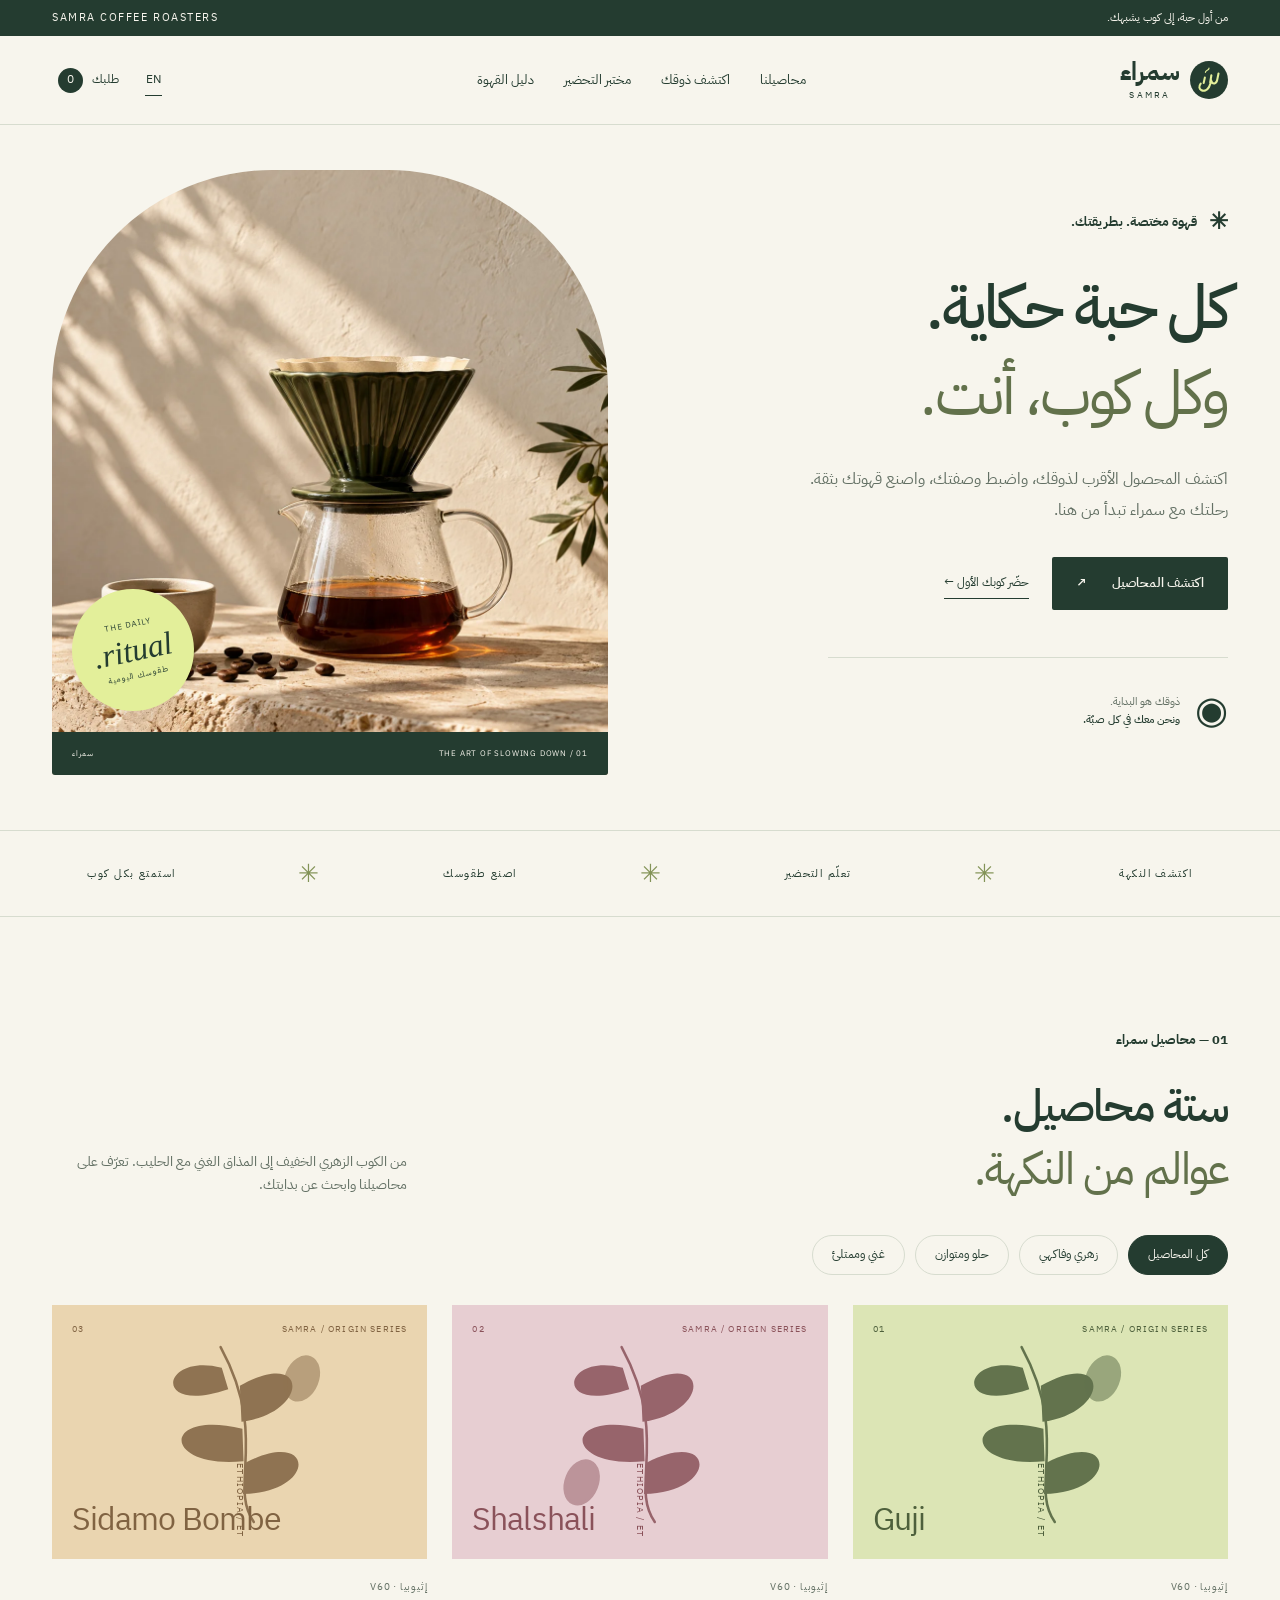
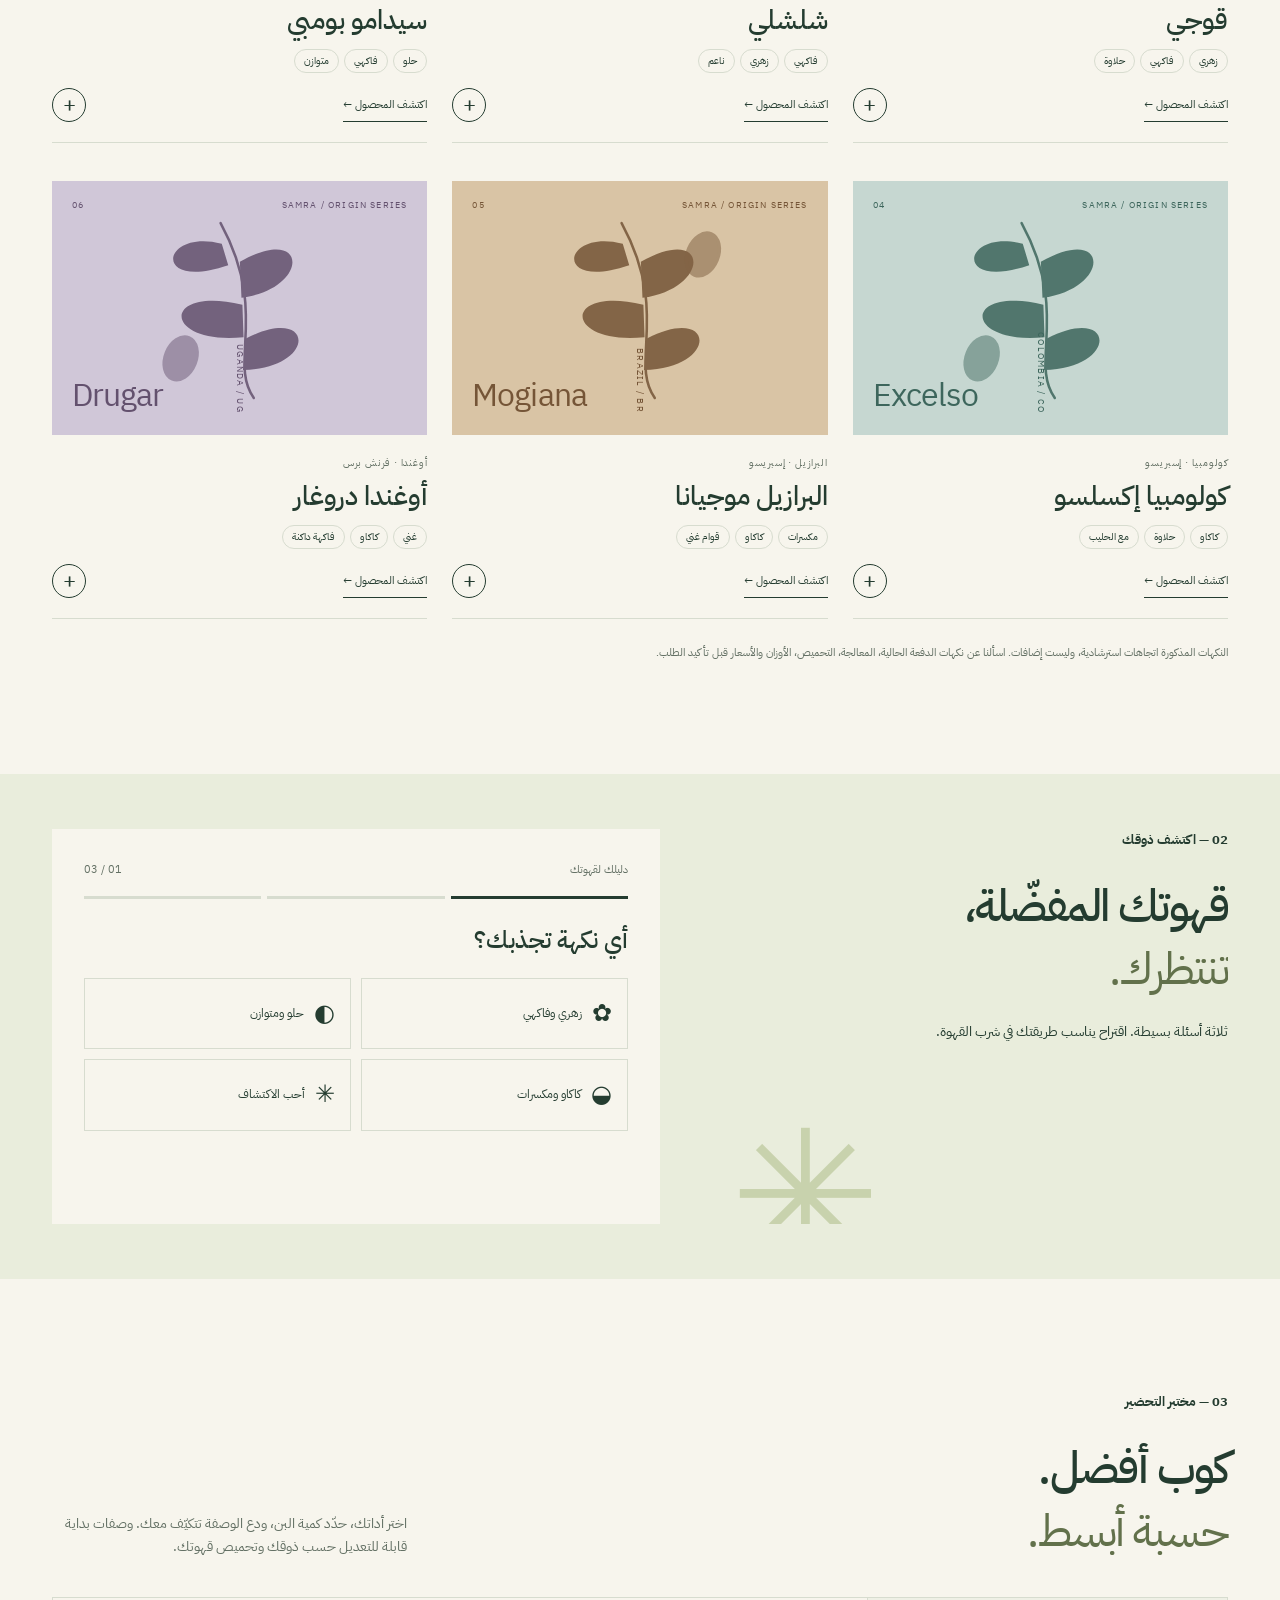
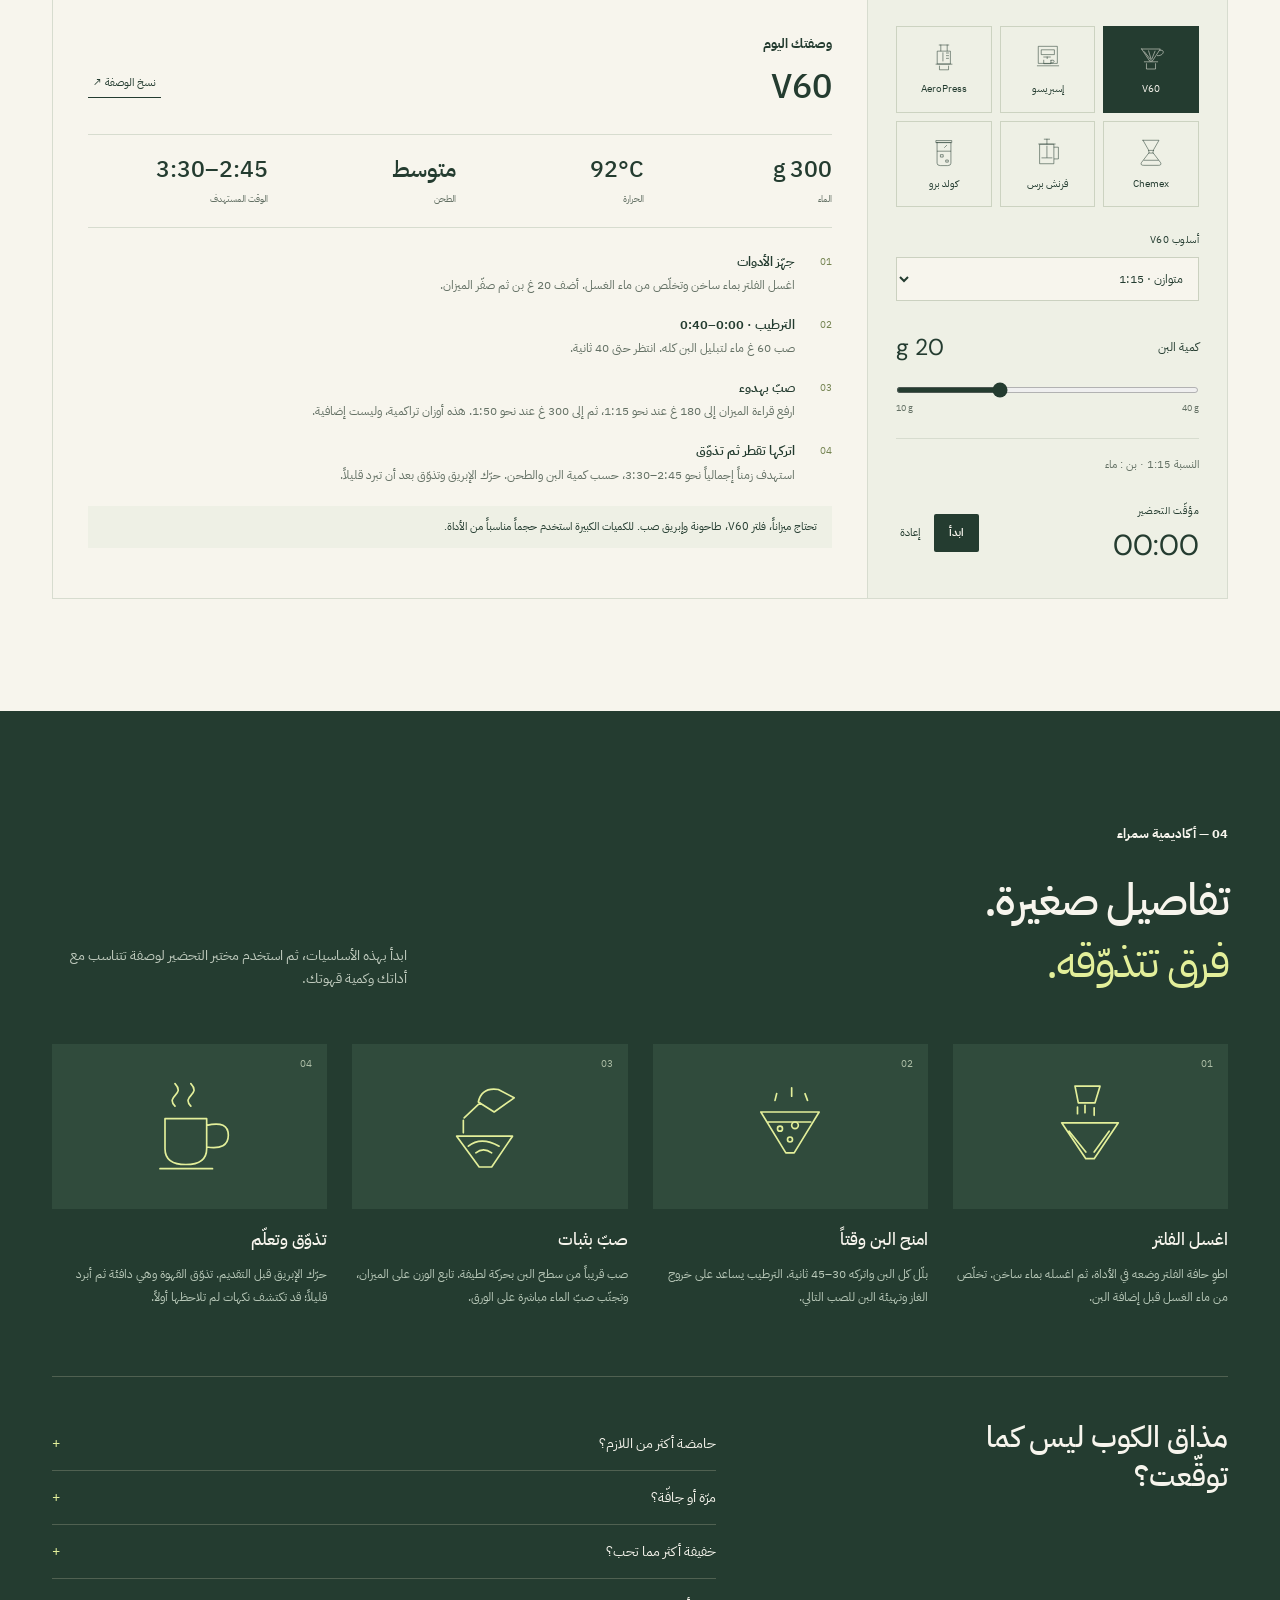
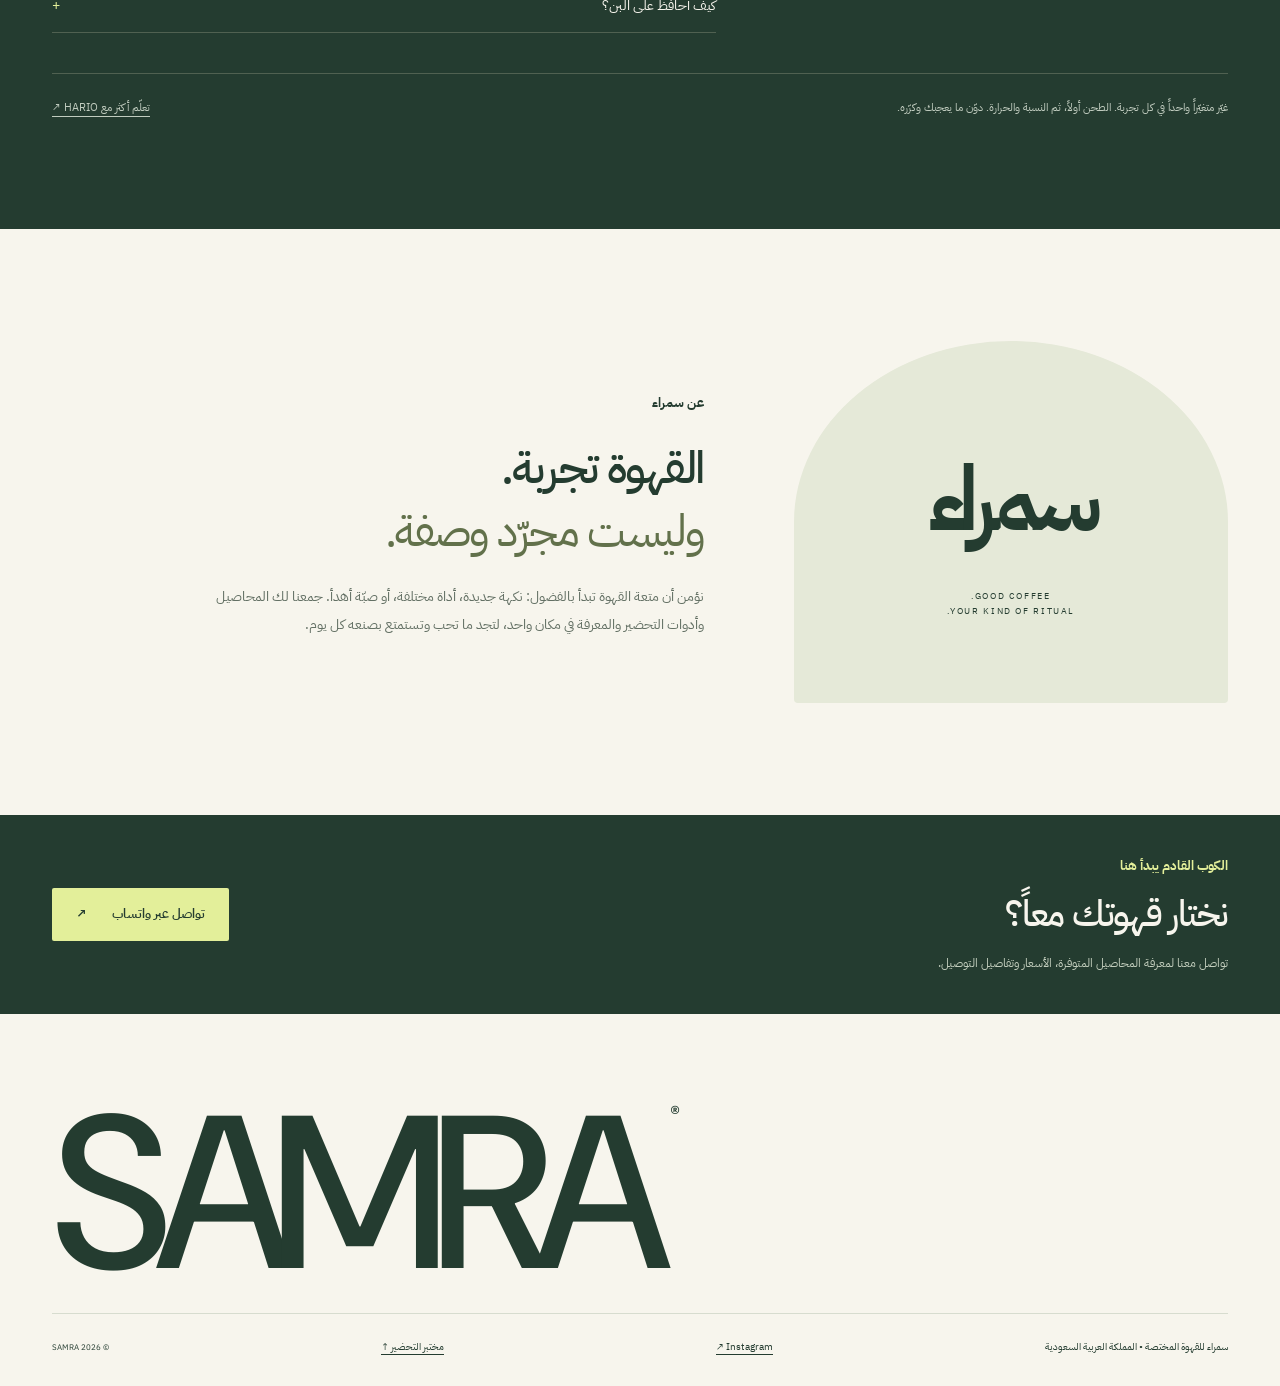
==== index.html @ c4445b1e "Rebuild SAMRA with bilingual discovery, complete brew lab and WhatsApp ordering" ====
<!doctype html>
<html lang="ar" dir="rtl">
<head>
<meta charset="utf-8"><meta name="viewport" content="width=device-width, initial-scale=1">
<meta name="theme-color" content="#243c30"><meta name="description" content="سمراء — اكتشف قهوتك، اضبط وصفتك وتعلّم التحضير. SAMRA specialty coffee, a personal brew lab and coffee discovery guide.">
<title>سمراء | SAMRA — Coffee, made yours.</title>
<link rel="icon" href="assets/mark.svg" type="image/svg+xml">
<link rel="preconnect" href="https://fonts.googleapis.com"><link rel="preconnect" href="https://fonts.gstatic.com" crossorigin>
<link href="https://fonts.googleapis.com/css2?family=DM+Sans:wght@400;500;600;700&family=IBM+Plex+Sans+Arabic:wght@400;500;600;700&family=Playfair+Display:ital,wght@0,500;0,600;1,500&display=swap" rel="stylesheet">
<link rel="stylesheet" href="style.css">
<script defer src="script.js"></script>
</head>
<body>
<a class="skip" href="#main" data-ar="انتقل للمحتوى" data-en="Skip to content">انتقل للمحتوى</a>
<div class="announcement"><span data-ar="من أول حبة، إلى كوب يشبهك." data-en="From the first bean to a cup that feels like you.">من أول حبة، إلى كوب يشبهك.</span><span class="announcement-end">SAMRA COFFEE ROASTERS</span></div>
<header class="header"><a class="brand" href="#" aria-label="SAMRA home"><img src="assets/mark.svg" width="38" height="38" alt=""><span><b>سمراء</b><small>SAMRA</small></span></a><nav aria-label="Main navigation"><a href="#collection" data-ar="محاصيلنا" data-en="The collection">محاصيلنا</a><a href="#finder" data-ar="اكتشف ذوقك" data-en="Find your coffee">اكتشف ذوقك</a><a href="#brew" data-ar="مختبر التحضير" data-en="Brew lab">مختبر التحضير</a><a href="#academy" data-ar="دليل القهوة" data-en="Coffee academy">دليل القهوة</a></nav><div class="header-actions"><button class="lang" id="language" aria-label="Switch to English">EN</button><button class="bag-button" id="openCart"><span data-ar="طلبك" data-en="Your selection">طلبك</span><span id="cartCount">0</span></button></div></header>
<main id="main">
<section class="hero wrap"><div class="hero-copy"><p class="eyebrow"><span class="spark">✳</span><span data-ar="قهوة مختصة. بطريقتك." data-en="SPECIALTY COFFEE. YOUR WAY.">قهوة مختصة. بطريقتك.</span></p><h1 data-ar="كل حبة حكاية.<br><em>وكل كوب، أنت.</em>" data-en="Every bean, a story.<br><em>Every cup, yours.</em>">كل حبة حكاية.<br><em>وكل كوب، أنت.</em></h1><p class="hero-desc" data-ar="اكتشف المحصول الأقرب لذوقك، واضبط وصفتك، واصنع قهوتك بثقة. رحلتك مع سمراء تبدأ من هنا." data-en="Find the coffee that speaks to you. Dial in your recipe. Make your next cup a little more yours. Welcome to SAMRA.">اكتشف المحصول الأقرب لذوقك، واضبط وصفتك، واصنع قهوتك بثقة. رحلتك مع سمراء تبدأ من هنا.</p><div class="hero-buttons"><a class="button dark" href="#collection"><span data-ar="اكتشف المحاصيل" data-en="Explore the collection">اكتشف المحاصيل</span><span>↗</span></a><a class="text-link" href="#brew" data-ar="حضّر كوبك الأول ←" data-en="Brew a better cup →">حضّر كوبك الأول ←</a></div><div class="hero-bottom"><span class="line-art">◉</span><p data-ar="ذوقك هو البداية.<br><strong>ونحن معك في كل صبّة.</strong>" data-en="Your taste is the starting point.<br><strong>We’re here for every pour.</strong>">ذوقك هو البداية.<br><strong>ونحن معك في كل صبّة.</strong></p></div></div><div class="hero-visual"><img src="assets/hero.webp" alt="A green pour-over dripper, glass coffee server and ceramic cup in warm sunlight" fetchpriority="high"><div class="hero-stamp"><span>THE DAILY</span><b>ritual.</b><span>طقوسك اليومية</span></div><div class="image-caption"><span>01 / THE ART OF SLOWING DOWN</span><span>سمراء</span></div></div></section>
<div class="values"><span data-ar="اكتشف النكهة" data-en="DISCOVER YOUR FLAVOUR">اكتشف النكهة</span><i>✳</i><span data-ar="تعلّم التحضير" data-en="LEARN THE CRAFT">تعلّم التحضير</span><i>✳</i><span data-ar="اصنع طقوسك" data-en="MAKE IT A RITUAL">اصنع طقوسك</span><i>✳</i><span data-ar="استمتع بكل كوب" data-en="ENJOY EVERY CUP">استمتع بكل كوب</span></div>
<section id="collection" class="section wrap"><div class="section-heading"><div><p class="eyebrow" data-ar="01 — محاصيل سمراء" data-en="01 — THE SAMRA COLLECTION">01 — محاصيل سمراء</p><h2 data-ar="ستة محاصيل.<br><em>عوالم من النكهة.</em>" data-en="Six coffees.<br><em>A world of flavour.</em>">ستة محاصيل.<br><em>عوالم من النكهة.</em></h2></div><p data-ar="من الكوب الزهري الخفيف إلى المذاق الغني مع الحليب. تعرّف على محاصيلنا وابحث عن بدايتك." data-en="From a delicate floral filter to a rich cup with milk. Explore the collection and find your starting point.">من الكوب الزهري الخفيف إلى المذاق الغني مع الحليب. تعرّف على محاصيلنا وابحث عن بدايتك.</p></div><div class="filter-row" id="filters" role="group" aria-label="Filter coffees"></div><div class="coffee-grid" id="coffeeGrid"></div><p class="collection-note" data-ar="النكهات المذكورة اتجاهات استرشادية، وليست إضافات. اسألنا عن نكهات الدفعة الحالية، المعالجة، التحميص، الأوزان والأسعار قبل تأكيد الطلب." data-en="Flavour profiles are a starting guide, not added ingredients. Ask us about the current lot’s tasting notes, process, roast, sizes and prices before confirming your order.">النكهات المذكورة اتجاهات استرشادية، وليست إضافات. اسألنا عن نكهات الدفعة الحالية، المعالجة، التحميص، الأوزان والأسعار قبل تأكيد الطلب.</p></section>
<section id="finder" class="finder wrap"><div class="finder-intro"><p class="eyebrow" data-ar="02 — اكتشف ذوقك" data-en="02 — FIND YOUR COFFEE">02 — اكتشف ذوقك</p><h2 data-ar="قهوتك المفضّلة،<br><em>تنتظرك.</em>" data-en="Your next favourite<br><em>is in here.</em>">قهوتك المفضّلة،<br><em>تنتظرك.</em></h2><p data-ar="ثلاثة أسئلة بسيطة. اقتراح يناسب طريقتك في شرب القهوة." data-en="Three small questions. A coffee suggestion for the way you like to drink.">ثلاثة أسئلة بسيطة. اقتراح يناسب طريقتك في شرب القهوة.</p><div class="finder-flower" aria-hidden="true">✳</div></div><div class="quiz" id="quiz"></div></section>
<section id="brew" class="section wrap"><div class="section-heading"><div><p class="eyebrow" data-ar="03 — مختبر التحضير" data-en="03 — YOUR PERSONAL BREW LAB">03 — مختبر التحضير</p><h2 data-ar="كوب أفضل.<br><em>حسبة أبسط.</em>" data-en="A better cup.<br><em>Less guesswork.</em>">كوب أفضل.<br><em>حسبة أبسط.</em></h2></div><p data-ar="اختر أداتك، حدّد كمية البن، ودع الوصفة تتكيّف معك. وصفات بداية قابلة للتعديل حسب ذوقك وتحميص قهوتك." data-en="Choose your brewer, set your dose, and let the recipe follow. These are starting recipes: adjust to your taste and roast.">اختر أداتك، حدّد كمية البن، ودع الوصفة تتكيّف معك. وصفات بداية قابلة للتعديل حسب ذوقك وتحميص قهوتك.</p></div><div class="brew-shell"><div class="brew-controls"><div class="method-grid" id="methods" role="group" aria-label="Brewing methods"></div><div id="styleControl"><label class="control-label" for="brewStyle" data-ar="أسلوب V60" data-en="V60 style">أسلوب V60</label><select id="brewStyle"></select></div><div class="dose-heading"><label for="dose" data-ar="كمية البن" data-en="Coffee dose">كمية البن</label><output id="doseValue" for="dose">20 g</output></div><input id="dose" type="range" min="10" max="40" step="1" value="20"><div class="range-labels"><span id="doseMin">10 g</span><span id="doseMax">40 g</span></div><div class="ratio-note" id="ratioNote"></div><div class="timer-panel"><div><span class="control-label" data-ar="مؤقّت التحضير" data-en="BREW TIMER">مؤقّت التحضير</span><output id="timer" dir="ltr">00:00</output></div><button id="timerToggle" class="button dark small" data-ar="ابدأ" data-en="Start">ابدأ</button><button id="timerReset" class="reset" data-ar="إعادة" data-en="Reset">إعادة</button></div></div><div class="brew-recipe"><div class="recipe-heading"><div><p class="eyebrow" data-ar="وصفتك اليوم" data-en="TODAY’S RECIPE">وصفتك اليوم</p><h3 id="recipeTitle"></h3></div><button class="copy-button" id="copyRecipe" data-ar="نسخ الوصفة ↗" data-en="Copy recipe ↗">نسخ الوصفة ↗</button></div><div class="metrics" id="metrics" aria-live="polite"></div><ol class="recipe-steps" id="recipeSteps"></ol><p id="recipeTip" class="recipe-tip"></p></div></div></section>
<section id="academy" class="academy"><div class="wrap section"><div class="section-heading"><div><p class="eyebrow" data-ar="04 — أكاديمية سمراء" data-en="04 — THE COFFEE ACADEMY">04 — أكاديمية سمراء</p><h2 data-ar="تفاصيل صغيرة.<br><em>فرق تتذوّقه.</em>" data-en="Small details.<br><em>A difference you taste.</em>">تفاصيل صغيرة.<br><em>فرق تتذوّقه.</em></h2></div><p data-ar="ابدأ بهذه الأساسيات، ثم استخدم مختبر التحضير لوصفة تتناسب مع أداتك وكمية قهوتك." data-en="Start with these fundamentals. Then use the brew lab for a recipe that matches your brewer and dose.">ابدأ بهذه الأساسيات، ثم استخدم مختبر التحضير لوصفة تتناسب مع أداتك وكمية قهوتك.</p></div><div class="lesson-grid" id="lessons"></div><div class="taste-fix"><h3 data-ar="مذاق الكوب ليس كما توقّعت؟" data-en="Cup not quite right?">مذاق الكوب ليس كما توقّعت؟</h3><div id="troubleshooting"></div></div><div class="academy-bottom"><p data-ar="غيّر متغيّراً واحداً في كل تجربة. الطحن أولاً، ثم النسبة والحرارة. دوّن ما يعجبك وكرّره." data-en="Change one variable at a time. Start with grind, then ratio and temperature. Note what you enjoy, and repeat it.">غيّر متغيّراً واحداً في كل تجربة. الطحن أولاً، ثم النسبة والحرارة. دوّن ما يعجبك وكرّره.</p><a href="https://www.hario-usa.com/pages/recipes-and-guides" target="_blank" rel="noopener noreferrer" data-ar="تعلّم أكثر مع HARIO ↗" data-en="Learn more with HARIO ↗">تعلّم أكثر مع HARIO ↗</a></div></div></section>
<section class="story section wrap"><div class="story-mark"><span>سمراء</span><small>GOOD COFFEE.<br>YOUR KIND OF RITUAL.</small></div><div><p class="eyebrow" data-ar="عن سمراء" data-en="THE SAMRA APPROACH">عن سمراء</p><h2 data-ar="القهوة تجربة.<br><em>وليست مجرّد وصفة.</em>" data-en="Good coffee is personal.<br><em>So make it yours.</em>">القهوة تجربة.<br><em>وليست مجرّد وصفة.</em></h2><p data-ar="نؤمن أن متعة القهوة تبدأ بالفضول: نكهة جديدة، أداة مختلفة، أو صبّة أهدأ. جمعنا لك المحاصيل وأدوات التحضير والمعرفة في مكان واحد، لتجد ما تحب وتستمتع بصنعه كل يوم." data-en="Coffee gets interesting when you get curious. A new flavour. A different brewer. A slower pour. SAMRA brings the collection, the recipes and the know-how together, so you can discover what you love and enjoy making it every day.">نؤمن أن متعة القهوة تبدأ بالفضول: نكهة جديدة، أداة مختلفة، أو صبّة أهدأ. جمعنا لك المحاصيل وأدوات التحضير والمعرفة في مكان واحد، لتجد ما تحب وتستمتع بصنعه كل يوم.</p></div></section>
<section class="order-banner wrap"><div><p class="eyebrow" data-ar="الكوب القادم يبدأ هنا" data-en="YOUR NEXT CUP STARTS HERE">الكوب القادم يبدأ هنا</p><h2 data-ar="نختار قهوتك معاً؟" data-en="Let’s find your coffee.">نختار قهوتك معاً؟</h2><p data-ar="تواصل معنا لمعرفة المحاصيل المتوفرة، الأسعار وتفاصيل التوصيل." data-en="Talk to us for current availability, prices and delivery details.">تواصل معنا لمعرفة المحاصيل المتوفرة، الأسعار وتفاصيل التوصيل.</p></div><a class="button lime" id="contactWhatsApp" target="_blank" rel="noopener noreferrer"><span data-ar="تواصل عبر واتساب" data-en="Talk to us on WhatsApp">تواصل عبر واتساب</span><span>↗</span></a></section>
</main>
<footer class="wrap"><a class="footer-wordmark" href="#">SAMRA<span>®</span></a><div class="footer-bottom"><p data-ar="سمراء للقهوة المختصة • المملكة العربية السعودية" data-en="SAMRA Specialty Coffee • Saudi Arabia">سمراء للقهوة المختصة • المملكة العربية السعودية</p><a href="https://www.instagram.com/roastery.ksa/" target="_blank" rel="noopener noreferrer">Instagram ↗</a><a href="#brew" data-ar="مختبر التحضير ↑" data-en="Back to brew lab ↑">مختبر التحضير ↑</a><small>© <span id="year"></span> SAMRA</small></div></footer>
<dialog id="coffeeDialog"><button class="close-dialog" data-close="coffeeDialog" aria-label="Close">×</button><div id="coffeeDetail"></div></dialog>
<dialog id="cartDialog"><button class="close-dialog" data-close="cartDialog" aria-label="Close">×</button><p class="eyebrow" data-ar="من اختيارك إلى كوبك" data-en="FROM YOUR SELECTION TO YOUR CUP">من اختيارك إلى كوبك</p><h2 data-ar="اختياراتك" data-en="Your selection">اختياراتك</h2><div id="cartItems"></div><p class="cart-note" data-ar="هذه قائمة استفسار وليست عملية دفع. نؤكّد معك الوزن والسعر والتوفّر عبر واتساب قبل الطلب." data-en="This is an enquiry list, not a checkout. We’ll confirm pack size, price and availability with you on WhatsApp before you order.">هذه قائمة استفسار وليست عملية دفع. نؤكّد معك الوزن والسعر والتوفّر عبر واتساب قبل الطلب.</p><a id="sendOrder" class="button dark" target="_blank" rel="noopener noreferrer" data-ar="أرسل اختياراتك عبر واتساب ↗" data-en="Send your selection on WhatsApp ↗">أرسل اختياراتك عبر واتساب ↗</a></dialog>
<div id="toast" role="status" aria-live="polite"></div>
<noscript><p style="padding:30px">فعّل JavaScript لاستخدام دليل المحاصيل ومختبر التحضير. Enable JavaScript for the collection and brew lab. <a href="https://wa.me/966599721275">WhatsApp</a></p></noscript>
</body></html>
---- style.css ----
:root{--ink:#243c30;--paper:#f7f5ed;--muted:#637064;--line:#d7dccf;--lime:#e3ef9a;--serif:'Playfair Display',Georgia,serif;--body:'DM Sans','IBM Plex Sans Arabic',sans-serif}*{box-sizing:border-box}html{scroll-behavior:smooth;scroll-padding-top:105px}body{margin:0;background:var(--paper);color:var(--ink);font-family:var(--body);line-height:1.65}html[lang=ar]{--body:'IBM Plex Sans Arabic','DM Sans',sans-serif;--serif:'IBM Plex Sans Arabic',serif}button,input,select{font:inherit}button,a,input,select{touch-action:manipulation}a{color:inherit;text-decoration:none}button{cursor:pointer}button:disabled{cursor:default;opacity:.45}button,select{color:inherit}a:focus-visible,button:focus-visible,input:focus-visible,select:focus-visible,summary:focus-visible{outline:3px solid #ae663d;outline-offset:5px}button{border:0}img{max-width:100%;display:block}h1,h2,h3,p{margin-top:0}h1,h2{font-family:var(--serif);font-weight:500;letter-spacing:-.045em;line-height:1.15}html[lang=ar] h1,html[lang=ar] h2{letter-spacing:-.035em;line-height:1.4}h1{font-size:clamp(42px,4.8vw,76px);margin-bottom:28px}h2{font-size:clamp(34px,3.5vw,52px);margin-bottom:20px}h3{font-size:25px;line-height:1.3;font-weight:500}em{font-weight:400}html[lang=ar] em{font-style:normal;color:#62714b}button,a,summary{ -webkit-tap-highlight-color:transparent}.wrap{max-width:1320px;margin-inline:auto;padding-inline:52px}.section{padding-top:112px;padding-bottom:112px}.eyebrow{font-size:11px;letter-spacing:.12em;font-weight:700;margin-bottom:24px;display:flex;align-items:center;gap:12px}html[lang=ar] .eyebrow{letter-spacing:0;font-size:13px}.announcement{background:var(--ink);color:var(--paper);padding:9px 52px;font-size:11px;display:flex;justify-content:space-between}.announcement-end{letter-spacing:.14em}.header{position:sticky;top:0;background:rgba(247,245,237,.96);backdrop-filter:blur(14px);z-index:20;min-height:89px;padding:12px 52px;display:flex;justify-content:space-between;align-items:center;border-bottom:1px solid var(--line);gap:25px}.brand{display:flex;align-items:center;gap:10px}.brand b{font-size:25px;line-height:1.1;font-family:'IBM Plex Sans Arabic',sans-serif}.brand small{display:block;font-size:9px;letter-spacing:.25em;text-align:center}.header nav{display:flex;gap:30px;font-size:13px}.header nav a:hover{text-decoration:underline;text-underline-offset:7px}.header-actions{display:flex;align-items:center;gap:20px}.lang{background:none;font-size:12px;border-bottom:1px solid;padding:5px 1px}.bag-button{background:transparent;display:flex;gap:9px;align-items:center;font-size:12px}.bag-button span:last-child{display:grid;place-items:center;background:var(--ink);color:var(--paper);height:25px;min-width:25px;border-radius:50%}.hero{display:grid;grid-template-columns:1fr 1fr;gap:64px;padding-top:45px;padding-bottom:55px;align-items:center}.hero-copy{padding-block:25px}.spark{font-size:23px}.hero-desc{font-size:16px;color:var(--muted);max-width:440px;line-height:1.9;margin-bottom:32px}.hero-buttons{display:flex;align-items:center;gap:23px;flex-wrap:wrap}.button{display:inline-flex;align-items:center;justify-content:center;gap:25px;padding:16px 24px;border-radius:2px;font-size:13px;font-weight:600;line-height:1.6;transition:background .2s,transform .2s}.button:hover{transform:translateY(-2px)}.dark{background:var(--ink);color:var(--paper)}.dark:hover{background:#40553a}.lime{background:var(--lime);color:var(--ink)}.text-link{font-size:12px;border-bottom:1px solid var(--ink);padding-block:5px}.hero-bottom{display:flex;gap:15px;align-items:center;margin-top:47px;padding-top:22px;border-top:1px solid var(--line);max-width:400px}.hero-bottom p{font-size:11px;color:var(--muted);margin:0}.hero-bottom strong{font-weight:500;color:var(--ink)}.line-art{font-size:38px}.hero-visual{position:relative;height:605px;background:#d9d7c9;border-radius:220px 220px 3px 3px;overflow:hidden}.hero-visual>img{width:100%;height:100%;object-fit:cover}.hero-stamp{position:absolute;bottom:64px;inset-inline-end:20px;border-radius:50%;background:var(--lime);width:122px;height:122px;display:flex;flex-direction:column;align-items:center;justify-content:center;transform:rotate(-12deg);color:var(--ink);box-shadow:0 5px 20px #0001}.hero-stamp span{font-size:8px;letter-spacing:.12em}.hero-stamp b{font:italic 32px var(--serif)}html[lang=ar] .hero-stamp b{font-family:Georgia,serif}.image-caption{position:absolute;bottom:0;left:0;right:0;padding:15px 20px;background:var(--ink);color:var(--paper);display:flex;justify-content:space-between;font-size:8px;letter-spacing:.1em}.values{display:flex;justify-content:space-around;align-items:center;gap:18px;border-block:1px solid var(--line);padding:22px 35px;font-size:11px;letter-spacing:.13em}.values i{font-size:25px;font-style:normal;color:#839357}.section-heading{display:flex;justify-content:space-between;align-items:flex-end;gap:60px;margin-bottom:35px}.section-heading h2{margin-bottom:0}.section-heading>p{max-width:355px;font-size:14px;color:var(--muted);margin-bottom:4px}.filter-row{display:flex;gap:10px;flex-wrap:wrap;margin-bottom:30px}.filter-row button{background:transparent;border:1px solid var(--line);border-radius:30px;padding:9px 19px;font-size:12px}.filter-row button.active{background:var(--ink);border-color:var(--ink);color:var(--paper)}.coffee-grid{display:grid;grid-template-columns:repeat(3,1fr);gap:38px 25px}.coffee-card{min-width:0}.coffee-art{height:254px;position:relative;background:var(--tone);color:var(--art-ink);overflow:hidden;display:flex;align-items:center;justify-content:center;cursor:pointer;width:100%;border:0;text-align:start}.coffee-art:hover .origin-art{transform:rotate(-8deg) scale(1.06)}.art-top{position:absolute;top:17px;inset-inline:20px;display:flex;justify-content:space-between;font-size:9px;letter-spacing:.13em}.art-bottom{position:absolute;bottom:13px;inset-inline:20px;font-size:32px;font-family:var(--serif);letter-spacing:-.03em}.origin-art{height:205px;width:205px;transition:transform .3s;transform:rotate(-8deg);opacity:.85}.art-country{position:absolute;bottom:22px;inset-inline-end:20px;font-size:9px;writing-mode:vertical-rl;letter-spacing:.14em}.coffee-info{padding:20px 0;border-bottom:1px solid var(--line)}.coffee-origin{font-size:10px;letter-spacing:.08em;color:var(--muted);margin-bottom:7px}.coffee-info h3{font-family:var(--serif);margin-bottom:11px;font-size:27px}.flavour-tags{display:flex;flex-wrap:wrap;gap:5px;margin-bottom:15px}.flavour-tags span{font-size:10px;border:1px solid var(--line);padding:3px 9px;border-radius:20px}.coffee-actions{display:flex;justify-content:space-between;align-items:center;gap:10px}.detail-link{font-size:11px;background:none;padding:7px 0;border-bottom:1px solid var(--ink)}.add-button{border:1px solid var(--ink);background:transparent;border-radius:50%;width:34px;height:34px;font-size:22px;display:grid;place-items:center;line-height:1}.add-button:hover{background:var(--ink);color:var(--paper)}.collection-note{max-width:850px;margin:25px 0 0;font-size:11px;color:var(--muted)}.finder{display:grid;grid-template-columns:.9fr 1.1fr;gap:70px;background:#e9eddc;padding-block:55px;position:relative}.finder-intro{position:relative;overflow:hidden}.finder-intro>p:not(.eyebrow){font-size:14px;max-width:310px}.finder-flower{font-size:180px;line-height:1;color:#c8d2ad;position:absolute;bottom:-65px;inset-inline-end:0;z-index:0}.quiz{background:var(--paper);padding:32px;min-height:395px;position:relative}.quiz-top{display:flex;justify-content:space-between;color:var(--muted);font-size:11px;margin-bottom:16px}.quiz-progress{display:flex;gap:6px;margin-bottom:26px}.quiz-progress span{height:3px;flex:1;background:var(--line)}.quiz-progress .done{background:var(--ink)}.quiz h3{font-size:24px;max-width:350px;margin-bottom:22px}.quiz-options{display:grid;grid-template-columns:1fr 1fr;gap:10px}.quiz-option{display:flex;align-items:center;gap:10px;padding:15px;text-align:start;border:1px solid var(--line);background:none;font-size:12px;min-height:65px}.quiz-option:hover{background:var(--lime);border-color:var(--ink)}.quiz-option .symbol{font-size:24px}.quiz-back{background:none;padding:12px 0 0;font-size:11px;text-decoration:underline}.quiz-result p{font-size:13px}.quiz-result h3{font:36px var(--serif);margin-bottom:15px}.result-label{font-size:10px;color:var(--muted);letter-spacing:.1em}.quiz-result .button{margin-bottom:8px}.brew-shell{display:grid;grid-template-columns:360px 1fr;border:1px solid var(--line)}.brew-controls{padding:28px;background:#eef0e5;border-inline-end:1px solid var(--line)}.method-grid{display:grid;grid-template-columns:repeat(3,1fr);gap:8px;margin-bottom:25px}.method{display:flex;flex-direction:column;align-items:center;gap:8px;background:transparent;border:1px solid #ccd3c1;padding:14px 4px;font-size:10px}.method svg{width:32px;height:32px}.method.active{background:var(--ink);color:var(--paper);border-color:var(--ink)}select{width:100%;background:var(--paper);padding:11px;border:1px solid #cbd1c0;font-size:12px;border-radius:0}label.control-label{display:block;margin-bottom:8px}.control-label{font-size:10px;letter-spacing:.05em}.dose-heading{display:flex;justify-content:space-between;margin-top:28px;font-size:12px;align-items:center}.dose-heading output{font-size:23px;font-family:'DM Sans',sans-serif}.range-labels{display:flex;justify-content:space-between;font-size:9px;color:var(--muted);direction:ltr}input[type=range]{width:100%;accent-color:var(--ink);margin:20px 0 7px;direction:ltr;height:6px}.ratio-note{font-size:11px;color:var(--muted);margin-top:22px;padding-top:17px;border-top:1px solid var(--line)}.timer-panel{display:flex;gap:10px;align-items:center;margin-top:22px}.timer-panel>div{margin-inline-end:auto}.timer-panel output{font-size:29px;display:block;font-family:'DM Sans',sans-serif;font-variant-numeric:tabular-nums}.small{padding:10px 15px;font-size:11px}.reset{background:none;font-size:11px;padding:4px}.brew-recipe{padding:35px}.recipe-heading{display:flex;align-items:center;justify-content:space-between;gap:10px}.recipe-heading .eyebrow{margin-bottom:10px}.recipe-heading h3{font-size:34px;font-family:var(--serif);margin-bottom:25px}.copy-button{background:none;font-size:11px;border-bottom:1px solid;padding:5px;white-space:nowrap}.metrics{display:grid;grid-template-columns:repeat(4,1fr);padding:20px 0;border-block:1px solid var(--line);gap:8px}.metric b{display:block;font-weight:500;font-size:23px;line-height:1.3}.metric small{font-size:9px;color:var(--muted);display:block;margin-top:7px}.recipe-steps{list-style:none;padding:0;margin:23px 0 0;counter-reset:step}.recipe-steps li{display:flex;gap:13px;margin-bottom:18px;font-size:12px;align-items:start}.recipe-steps li:before{counter-increment:step;content:counter(step,decimal-leading-zero);font-size:10px;min-width:24px;padding-top:3px;color:#748351}.recipe-steps strong{display:block;font-weight:600;margin-bottom:4px;font-size:13px}.recipe-steps p{margin:0;color:var(--muted)}.recipe-tip{background:#eef0e5;font-size:11px;padding:12px 15px;margin:20px 0 0}.academy{background:var(--ink);color:var(--paper)}.academy em,html[lang=ar] .academy em{color:var(--lime)}.academy .section-heading>p{color:#c1ccbf}.lesson-grid{display:grid;grid-template-columns:repeat(4,1fr);gap:25px;margin-top:50px;margin-bottom:55px}.lesson .illustration{height:165px;background:#304b3c;margin-bottom:20px;display:grid;place-items:center;position:relative}.lesson .illustration svg{width:100px;height:100px;stroke:var(--lime)}.lesson .illustration span{position:absolute;top:12px;inset-inline-start:15px;font-size:10px;color:#adbea6}.lesson h3{font-size:17px;margin-bottom:12px}.lesson p{font-size:12px;color:#b9c9b9;line-height:1.9}.taste-fix{display:grid;grid-template-columns:.8fr 1.2fr;gap:70px;border-top:1px solid #506151;padding-top:40px}.taste-fix h3{font-family:var(--serif);font-size:30px;max-width:250px}.taste-fix details{border-bottom:1px solid #506151}.taste-fix summary{padding:15px 0;font-size:14px;cursor:pointer;list-style:none;display:flex;justify-content:space-between;gap:15px}.taste-fix summary:after{content:'+';color:var(--lime)}.taste-fix details[open] summary:after{content:'−'}.taste-fix details p{font-size:12px;color:#c5d2c0;padding-bottom:13px;max-width:500px}.academy-bottom{border-top:1px solid #506151;padding-top:25px;display:flex;gap:40px;justify-content:space-between;margin-top:40px;align-items:center;font-size:11px;color:#c1ccbf}.academy-bottom p{max-width:600px;margin:0}.academy-bottom a{white-space:nowrap;text-decoration:underline;text-underline-offset:5px}.story{display:grid;grid-template-columns:.8fr 1.2fr;gap:90px;align-items:center}.story-mark{background:#e5e9d8;aspect-ratio:1.2;display:flex;flex-direction:column;align-items:center;justify-content:center;border-radius:50% 50% 4px 4px}.story-mark>span{font-size:90px;font-family:'IBM Plex Sans Arabic';font-weight:600;letter-spacing:-9px;margin-bottom:15px}.story-mark small{font-size:9px;letter-spacing:.18em;text-align:center}.story>div>p:not(.eyebrow){font-size:14px;max-width:520px;color:var(--muted);line-height:2}.order-banner{padding-block:40px;background:var(--ink);color:var(--paper);display:flex;align-items:center;justify-content:space-between;gap:35px}.order-banner .eyebrow{color:var(--lime);margin-bottom:12px}.order-banner h2{font-size:36px;margin-bottom:15px}.order-banner p:not(.eyebrow){font-size:12px;margin:0;color:#c3cebd}.order-banner .button{flex-shrink:0}footer{padding-top:60px}.footer-wordmark{font-family:'DM Sans',sans-serif;display:block;font-size:clamp(90px,17vw,220px);line-height:1.1;font-weight:500;letter-spacing:-.075em;position:relative;border-bottom:1px solid var(--line);direction:ltr}.footer-wordmark span{font-size:20px;vertical-align:top;display:inline-block;margin:28px 0 0 15px;letter-spacing:0}.footer-bottom{display:flex;justify-content:space-between;gap:20px;font-size:10px;align-items:center;padding:25px 0 30px}.footer-bottom p{margin:0}.footer-bottom a{text-decoration:underline;text-underline-offset:4px}.skip{position:fixed;top:-100px;background:var(--lime);padding:10px;z-index:100}.skip:focus{top:0}dialog{background:var(--paper);color:var(--ink);padding:45px;border:0;max-width:660px;width:calc(100% - 32px);max-height:90vh;overflow:auto}dialog::backdrop{background:#11281edd;backdrop-filter:blur(5px)}.close-dialog{position:absolute;top:12px;inset-inline-end:15px;font-size:28px;background:none;width:34px;height:34px}.detail-art{height:180px;margin:-45px -45px 30px;background:var(--tone);display:flex;align-items:center;justify-content:center;overflow:hidden;color:var(--art-ink)}.detail-art svg{width:230px;height:230px}.detail-description{font-size:14px;color:var(--muted)}.detail-facts{display:grid;grid-template-columns:1fr 1fr;gap:20px;border-block:1px solid var(--line);padding:18px 0;margin:20px 0}.detail-facts small{display:block;color:var(--muted);font-size:10px}.detail-facts b{font-size:13px;font-weight:500}.detail-actions{display:flex;gap:10px;flex-wrap:wrap}.cart-item{padding:20px 0;border-bottom:1px solid var(--line)}.cart-item-top{display:flex;justify-content:space-between;gap:10px;margin-bottom:12px}.cart-item h3{margin:0;font-size:19px}.remove-item{font-size:11px;text-decoration:underline;background:none}.cart-options{display:grid;grid-template-columns:1fr 100px;gap:15px}.cart-options label{font-size:10px;display:block}.cart-options input{width:100%;padding:11px;background:var(--paper);border:1px solid var(--line);font-size:12px}.cart-note{font-size:12px;color:var(--muted);margin:24px 0}.empty-cart{padding:30px 0;font-size:14px;color:var(--muted)}#toast{position:fixed;bottom:25px;left:50%;transform:translate(-50%,20px);padding:13px 25px;background:var(--ink);color:white;font-size:13px;opacity:0;transition:.2s;pointer-events:none;z-index:80;max-width:90%;text-align:center;box-shadow:0 6px 24px #0002}#toast.show{opacity:1;transform:translate(-50%,0)}[hidden]{display:none!important}
@media(min-width:1450px){.header,.announcement{padding-inline:calc((100vw - 1216px)/2)}}
@media(max-width:1050px){.wrap{padding-inline:32px}.header{padding-inline:25px;gap:15px}.header nav{gap:16px;font-size:11px}.header-actions{gap:12px}.hero{gap:35px}.hero-visual{height:520px}.hero-buttons{gap:16px}.brew-shell{grid-template-columns:300px 1fr}.brew-controls,.brew-recipe{padding:25px}.metrics{grid-template-columns:repeat(2,1fr);row-gap:20px}.finder{gap:35px}.story{gap:50px}}
@media(max-width:760px){html{scroll-padding-top:120px}.wrap{padding-inline:22px}.announcement{padding:8px 22px;justify-content:center;font-size:10px}.announcement-end{display:none}.header{padding:10px 20px;flex-wrap:wrap;gap:8px}.header nav{order:3;width:100%;justify-content:space-between;border-top:1px solid var(--line);padding-top:8px;font-size:10px;gap:8px}.brand img{width:30px;height:30px}.brand b{font-size:20px}.brand small{font-size:7px}.header-actions{margin-inline-start:auto}.hero{grid-template-columns:1fr;gap:25px;padding-top:32px;padding-bottom:35px}.hero-copy{padding:0}h1{font-size:46px;max-width:550px;margin-bottom:20px}.hero-desc{font-size:14px;max-width:480px;margin-bottom:25px}.hero .eyebrow{margin-bottom:20px}.hero-bottom{display:none}.hero-visual{height:430px;border-radius:180px 180px 3px 3px}.hero-visual>img{object-position:center 57%}.hero-stamp{width:105px;height:105px;bottom:53px}.values{padding:18px 20px;gap:12px;flex-wrap:wrap;font-size:9px;letter-spacing:.04em}.values span{white-space:nowrap}.values span:last-child,.values i:last-of-type{display:none}.values i{font-size:19px}.section{padding-block:65px}.section-heading{display:block;margin-bottom:27px}.section-heading h2{font-size:36px;margin-bottom:20px}.section-heading>p{max-width:470px;font-size:13px}.eyebrow{margin-bottom:16px}.coffee-grid{grid-template-columns:repeat(2,1fr);gap:27px 16px}.coffee-art{height:210px}.art-top{inset-inline:12px;top:12px;font-size:8px}.origin-art{width:155px;height:155px}.art-bottom{inset-inline:12px;font-size:25px}.art-country{inset-inline-end:10px;font-size:7px}.coffee-info h3{font-size:22px}.coffee-origin{font-size:9px}.flavour-tags{gap:4px}.flavour-tags span{font-size:9px;padding:2px 6px}.coffee-info{padding-top:15px}.coffee-actions{gap:5px}.detail-link{font-size:10px}.add-button{width:29px;height:29px;font-size:19px}.filter-row{gap:6px}.filter-row button{font-size:10px;padding:7px 13px}.finder{grid-template-columns:1fr;gap:25px;padding-block:36px}.finder-intro h2{font-size:36px}.finder-intro p:not(.eyebrow){max-width:80%;font-size:13px}.finder-flower{font-size:125px;bottom:0;opacity:.7}.quiz{padding:25px;min-height:340px}.quiz-options{gap:8px}.quiz-option{padding:12px;font-size:11px}.brew-shell{grid-template-columns:1fr}.brew-controls{border-inline-end:0;border-bottom:1px solid var(--line);padding:22px}.method-grid{grid-template-columns:repeat(3,1fr)}.method{flex-direction:row;justify-content:center;padding:11px 5px;gap:5px}.method svg{width:24px;height:24px}.brew-recipe{padding:25px 22px}.recipe-heading h3{font-size:28px}.metrics{grid-template-columns:repeat(4,1fr)}.metric b{font-size:19px}.metric small{font-size:9px}.recipe-steps li{font-size:12px}.lesson-grid{grid-template-columns:repeat(2,1fr);gap:23px 18px;margin-top:30px}.lesson .illustration{height:145px}.lesson h3{font-size:16px}.lesson p{font-size:11px}.taste-fix{grid-template-columns:1fr;gap:8px}.taste-fix h3{max-width:100%;font-size:26px}.academy-bottom{display:block}.academy-bottom a{display:inline-block;margin-top:15px}.story{grid-template-columns:1fr;gap:32px}.story-mark{max-width:340px;width:100%;margin:auto;aspect-ratio:1.4}.story-mark>span{font-size:80px}.story h2{font-size:34px}.order-banner{display:block;padding-block:35px}.order-banner h2{font-size:32px}.order-banner .button{margin-top:25px}.footer-bottom{flex-wrap:wrap;justify-content:start;gap:16px 24px}.footer-bottom p{width:100%}.footer-wordmark span{font-size:13px;margin:12px 0 0 9px}.footer-wordmark{font-size:21vw}.hero-buttons .button{padding:14px 20px;font-size:12px}.text-link{font-size:11px}dialog{padding:30px 23px}.detail-art{margin:-30px -23px 25px}.cart-options{grid-template-columns:1fr 75px}}
@media(max-width:370px){.wrap{padding-inline:17px}.coffee-art{height:180px}.origin-art{width:135px;height:135px}.art-bottom{font-size:21px}.coffee-info h3{font-size:20px}.metrics{grid-template-columns:repeat(2,1fr)}h1{font-size:40px}}
@media(prefers-reduced-motion:reduce){html{scroll-behavior:auto}*,*:before,*:after{transition:none!important;animation:none!important}}
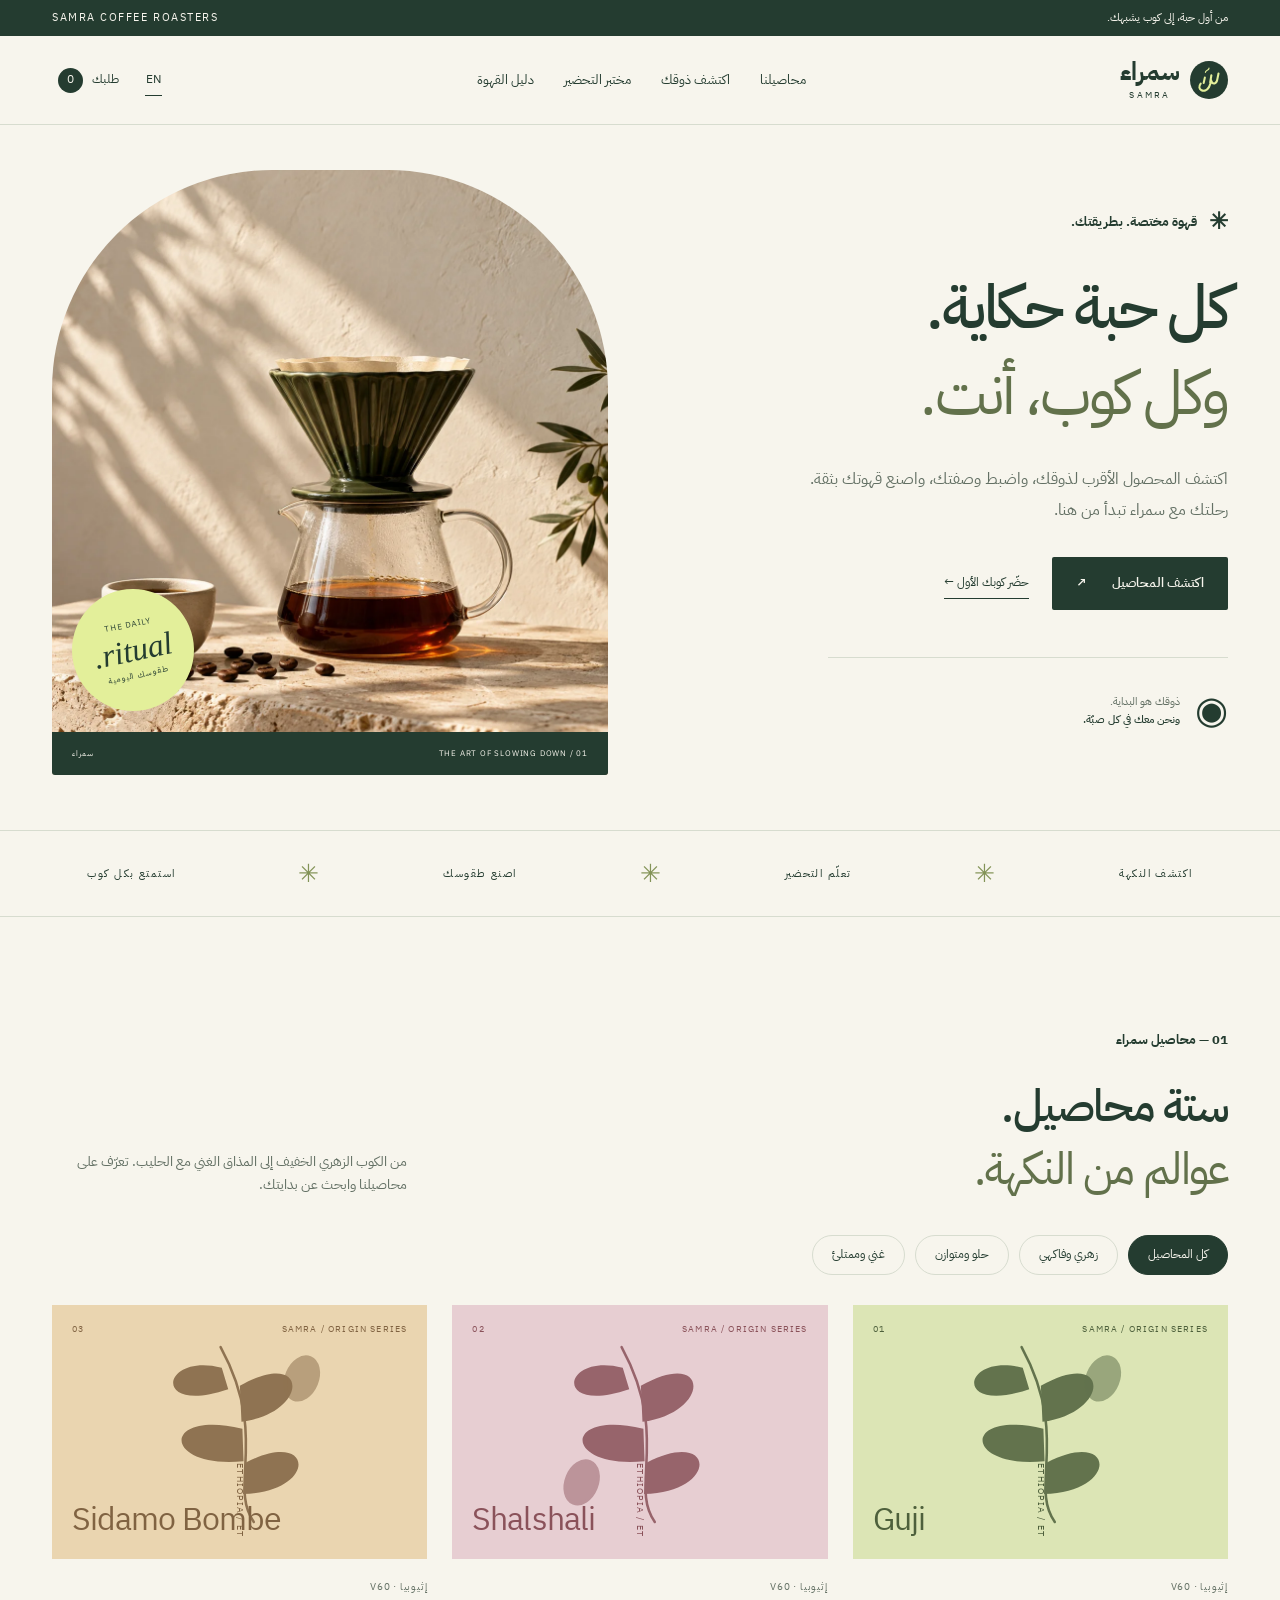
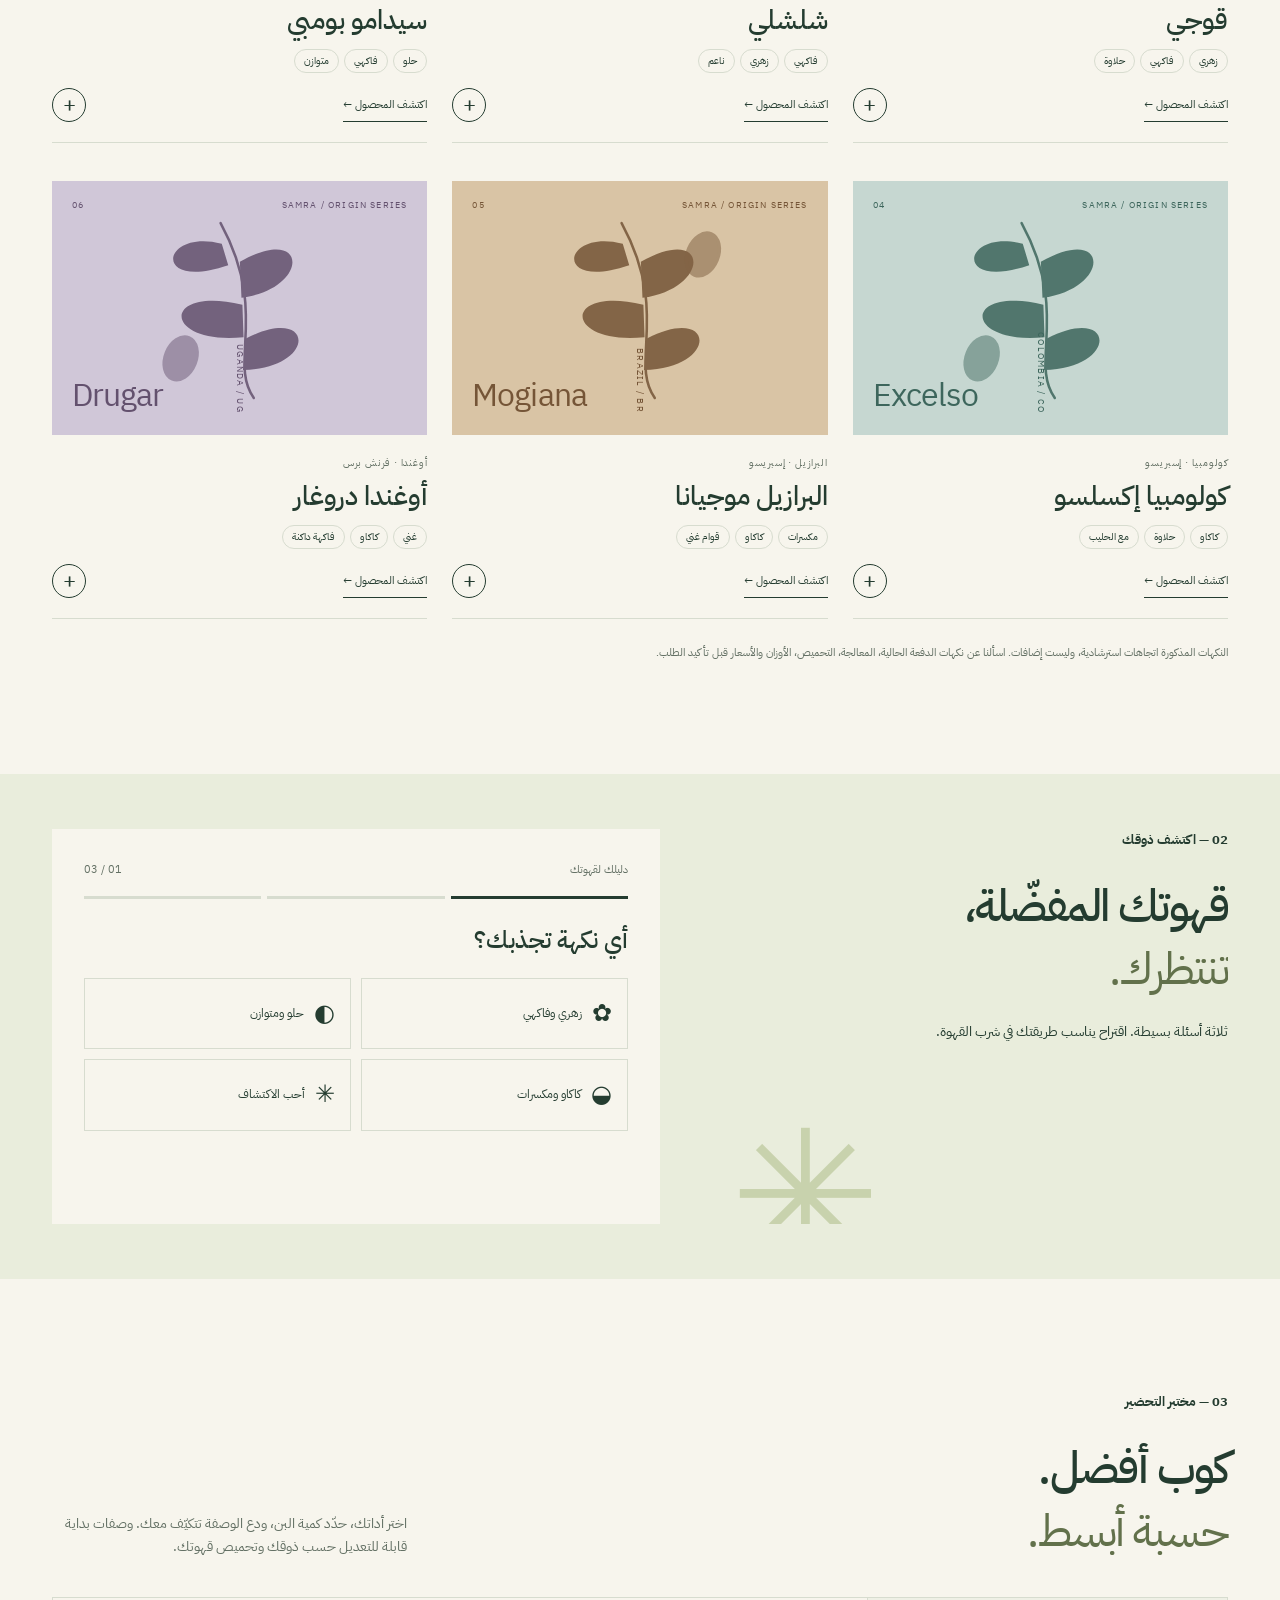
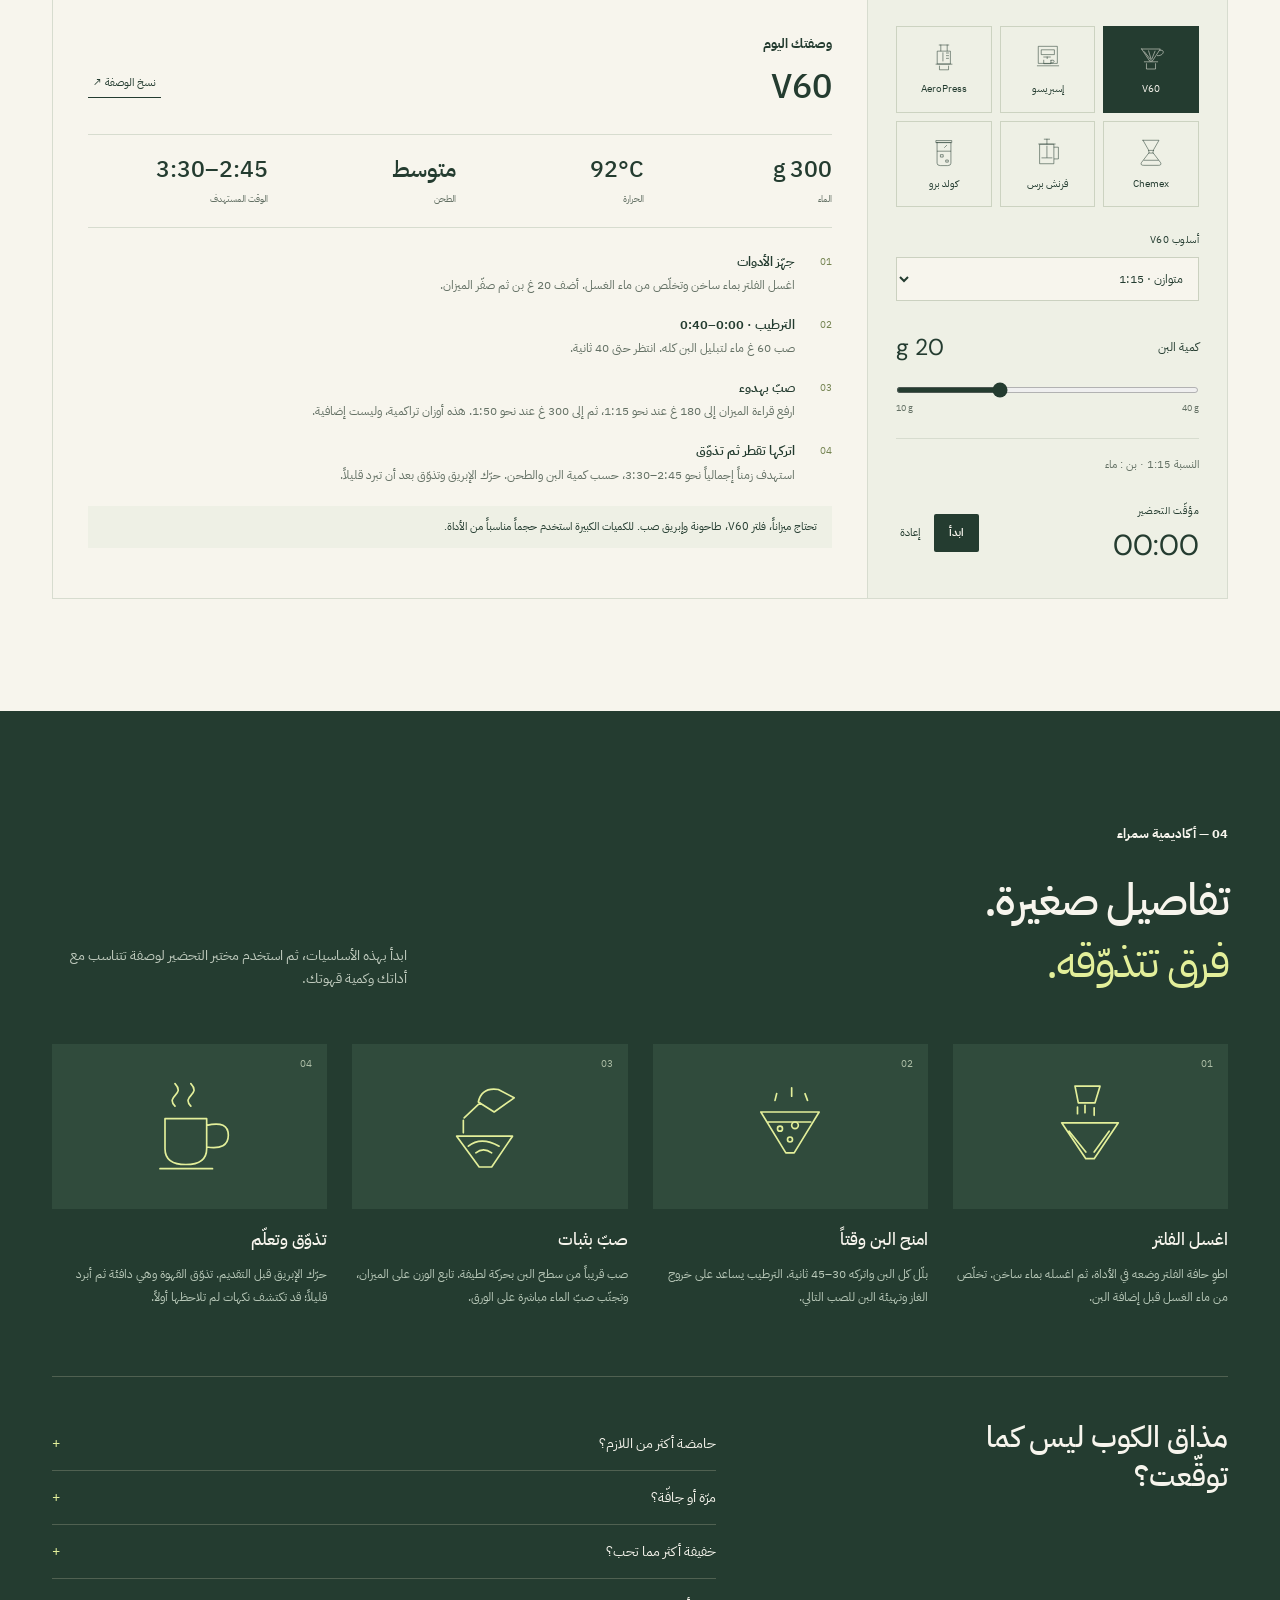
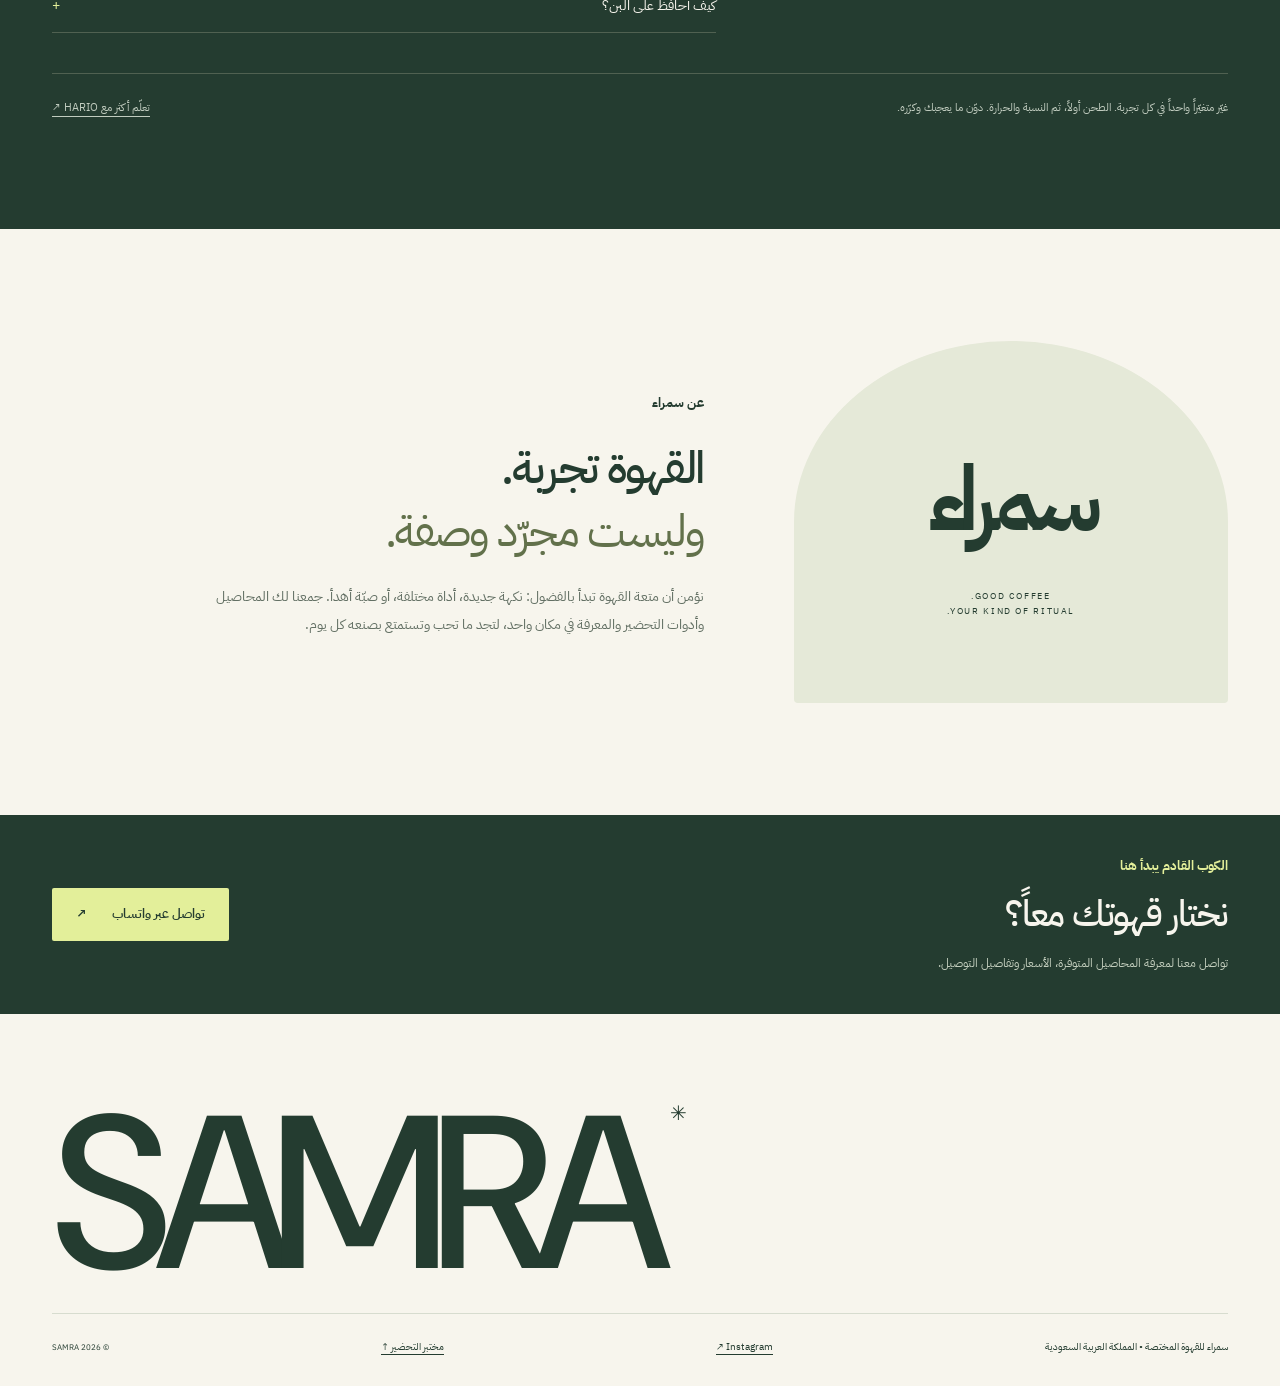
==== commit ad255ba3: "Update enquiry quantities immediately while editing" ====
--- a/index.html
+++ b/index.html
@@ -24,7 +24,7 @@
 <section class="story section wrap"><div class="story-mark"><span>سمراء</span><small>GOOD COFFEE.<br>YOUR KIND OF RITUAL.</small></div><div><p class="eyebrow" data-ar="عن سمراء" data-en="THE SAMRA APPROACH">عن سمراء</p><h2 data-ar="القهوة تجربة.<br><em>وليست مجرّد وصفة.</em>" data-en="Good coffee is personal.<br><em>So make it yours.</em>">القهوة تجربة.<br><em>وليست مجرّد وصفة.</em></h2><p data-ar="نؤمن أن متعة القهوة تبدأ بالفضول: نكهة جديدة، أداة مختلفة، أو صبّة أهدأ. جمعنا لك المحاصيل وأدوات التحضير والمعرفة في مكان واحد، لتجد ما تحب وتستمتع بصنعه كل يوم." data-en="Coffee gets interesting when you get curious. A new flavour. A different brewer. A slower pour. SAMRA brings the collection, the recipes and the know-how together, so you can discover what you love and enjoy making it every day.">نؤمن أن متعة القهوة تبدأ بالفضول: نكهة جديدة، أداة مختلفة، أو صبّة أهدأ. جمعنا لك المحاصيل وأدوات التحضير والمعرفة في مكان واحد، لتجد ما تحب وتستمتع بصنعه كل يوم.</p></div></section>
 <section class="order-banner wrap"><div><p class="eyebrow" data-ar="الكوب القادم يبدأ هنا" data-en="YOUR NEXT CUP STARTS HERE">الكوب القادم يبدأ هنا</p><h2 data-ar="نختار قهوتك معاً؟" data-en="Let’s find your coffee.">نختار قهوتك معاً؟</h2><p data-ar="تواصل معنا لمعرفة المحاصيل المتوفرة، الأسعار وتفاصيل التوصيل." data-en="Talk to us for current availability, prices and delivery details.">تواصل معنا لمعرفة المحاصيل المتوفرة، الأسعار وتفاصيل التوصيل.</p></div><a class="button lime" id="contactWhatsApp" target="_blank" rel="noopener noreferrer"><span data-ar="تواصل عبر واتساب" data-en="Talk to us on WhatsApp">تواصل عبر واتساب</span><span>↗</span></a></section>
 </main>
-<footer class="wrap"><a class="footer-wordmark" href="#">SAMRA<span>®</span></a><div class="footer-bottom"><p data-ar="سمراء للقهوة المختصة • المملكة العربية السعودية" data-en="SAMRA Specialty Coffee • Saudi Arabia">سمراء للقهوة المختصة • المملكة العربية السعودية</p><a href="https://www.instagram.com/roastery.ksa/" target="_blank" rel="noopener noreferrer">Instagram ↗</a><a href="#brew" data-ar="مختبر التحضير ↑" data-en="Back to brew lab ↑">مختبر التحضير ↑</a><small>© <span id="year"></span> SAMRA</small></div></footer>
+<footer class="wrap"><a class="footer-wordmark" href="#">SAMRA<span>✳</span></a><div class="footer-bottom"><p data-ar="سمراء للقهوة المختصة • المملكة العربية السعودية" data-en="SAMRA Specialty Coffee • Saudi Arabia">سمراء للقهوة المختصة • المملكة العربية السعودية</p><a href="https://www.instagram.com/roastery.ksa/" target="_blank" rel="noopener noreferrer">Instagram ↗</a><a href="#brew" data-ar="مختبر التحضير ↑" data-en="Back to brew lab ↑">مختبر التحضير ↑</a><small>© <span id="year"></span> SAMRA</small></div></footer>
 <dialog id="coffeeDialog"><button class="close-dialog" data-close="coffeeDialog" aria-label="Close">×</button><div id="coffeeDetail"></div></dialog>
 <dialog id="cartDialog"><button class="close-dialog" data-close="cartDialog" aria-label="Close">×</button><p class="eyebrow" data-ar="من اختيارك إلى كوبك" data-en="FROM YOUR SELECTION TO YOUR CUP">من اختيارك إلى كوبك</p><h2 data-ar="اختياراتك" data-en="Your selection">اختياراتك</h2><div id="cartItems"></div><p class="cart-note" data-ar="هذه قائمة استفسار وليست عملية دفع. نؤكّد معك الوزن والسعر والتوفّر عبر واتساب قبل الطلب." data-en="This is an enquiry list, not a checkout. We’ll confirm pack size, price and availability with you on WhatsApp before you order.">هذه قائمة استفسار وليست عملية دفع. نؤكّد معك الوزن والسعر والتوفّر عبر واتساب قبل الطلب.</p><a id="sendOrder" class="button dark" target="_blank" rel="noopener noreferrer" data-ar="أرسل اختياراتك عبر واتساب ↗" data-en="Send your selection on WhatsApp ↗">أرسل اختياراتك عبر واتساب ↗</a></dialog>
 <div id="toast" role="status" aria-live="polite"></div>
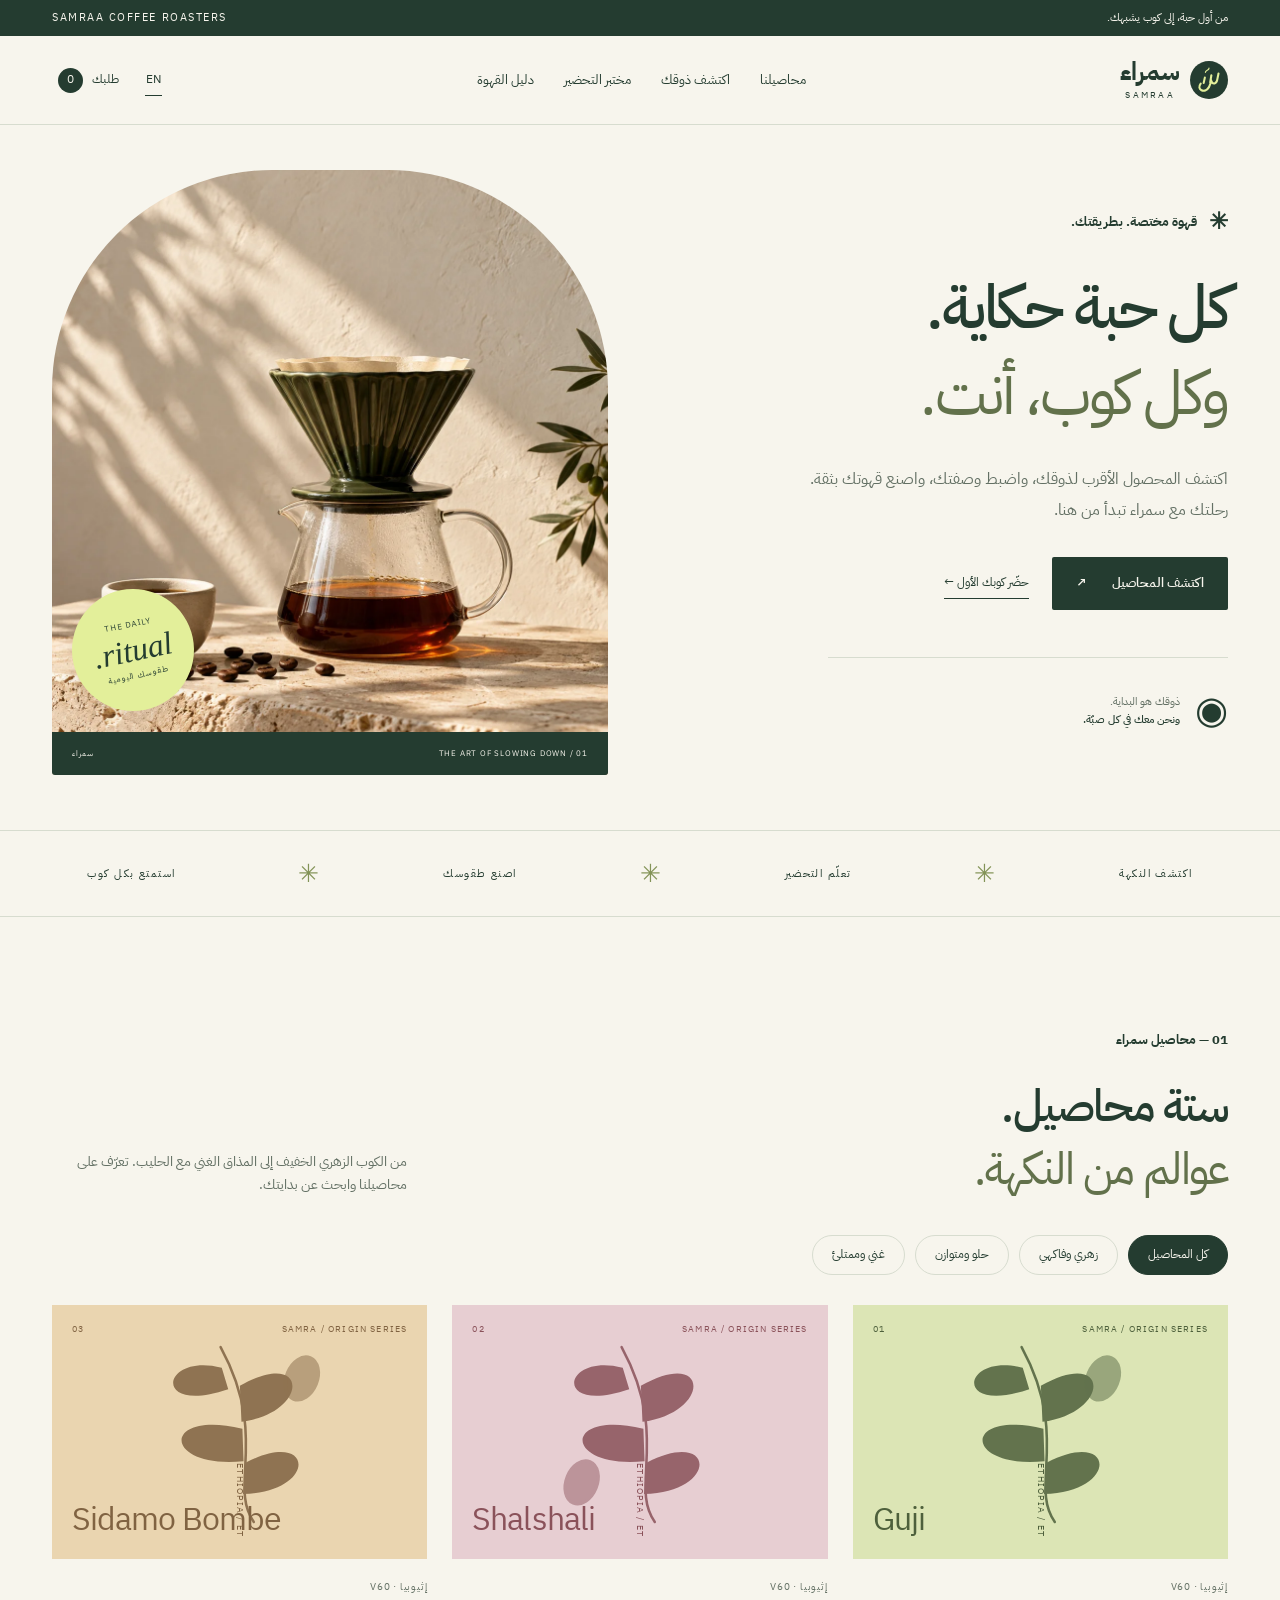
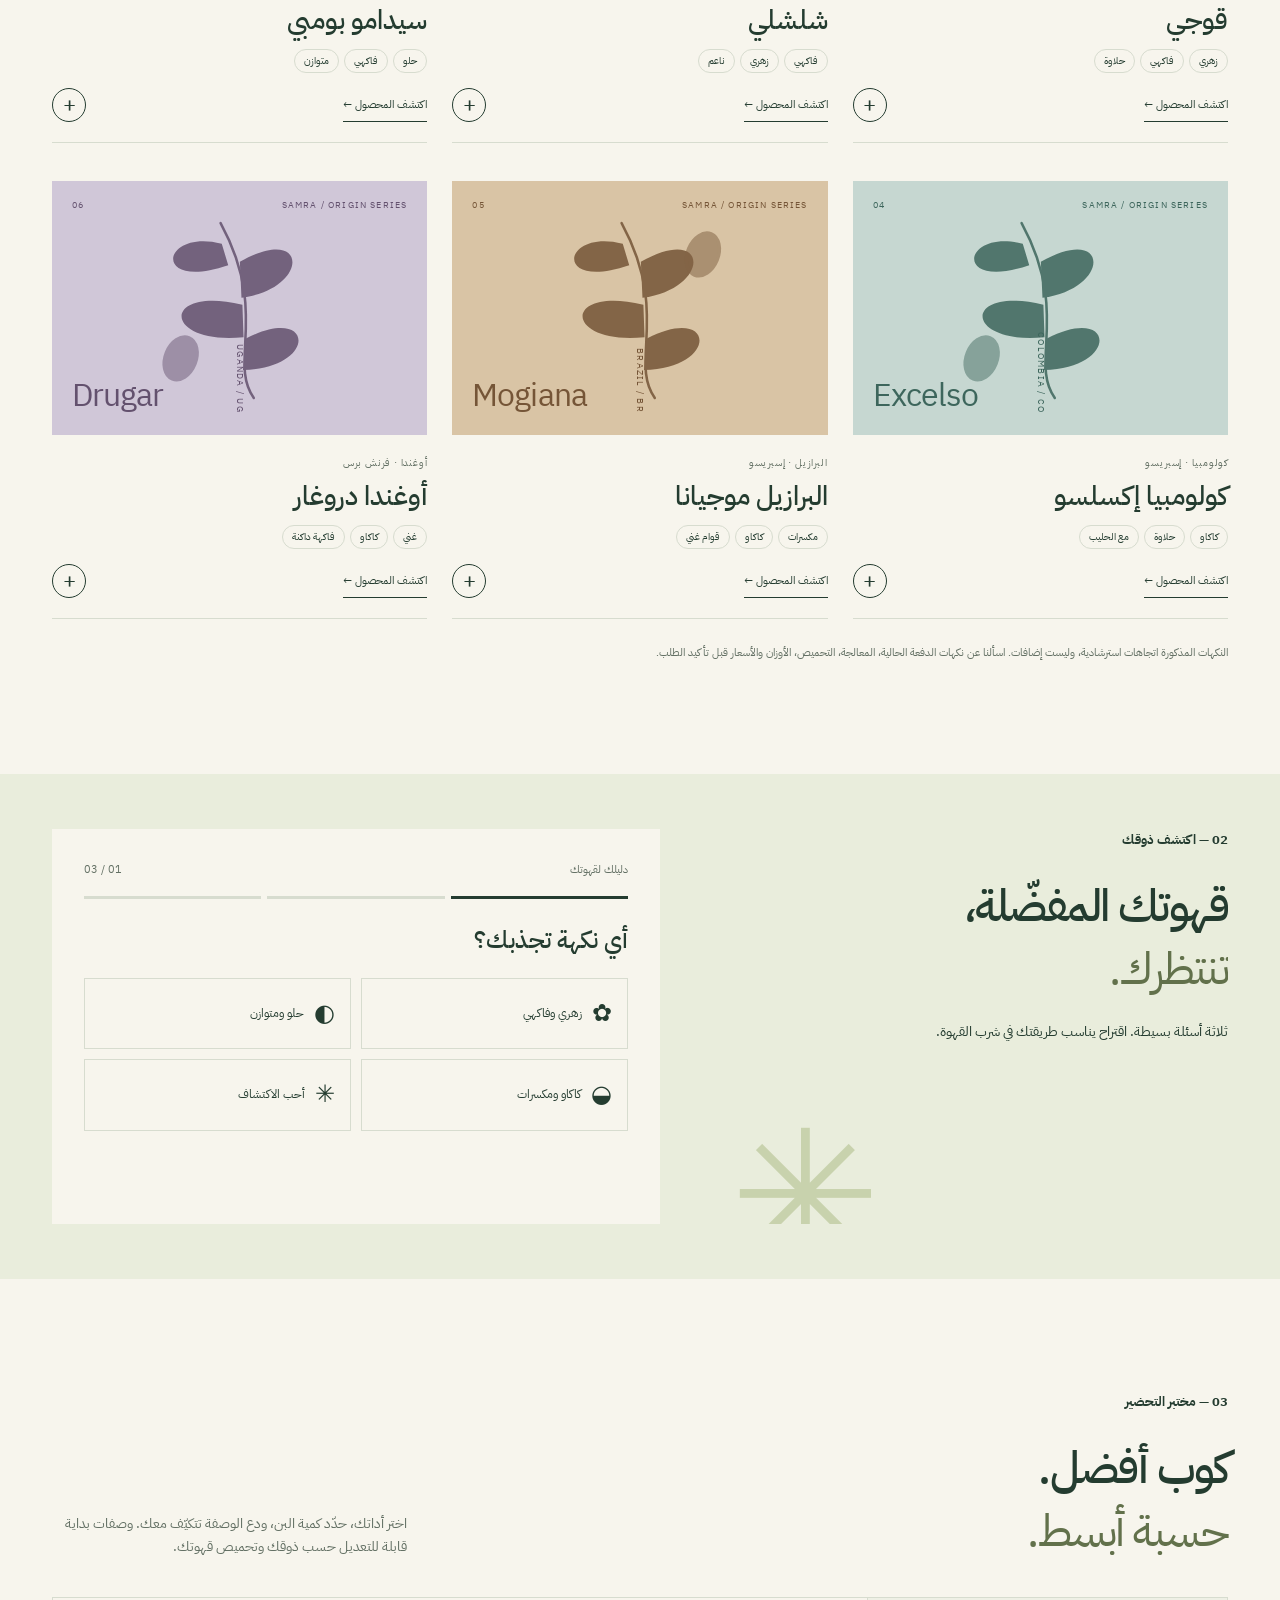
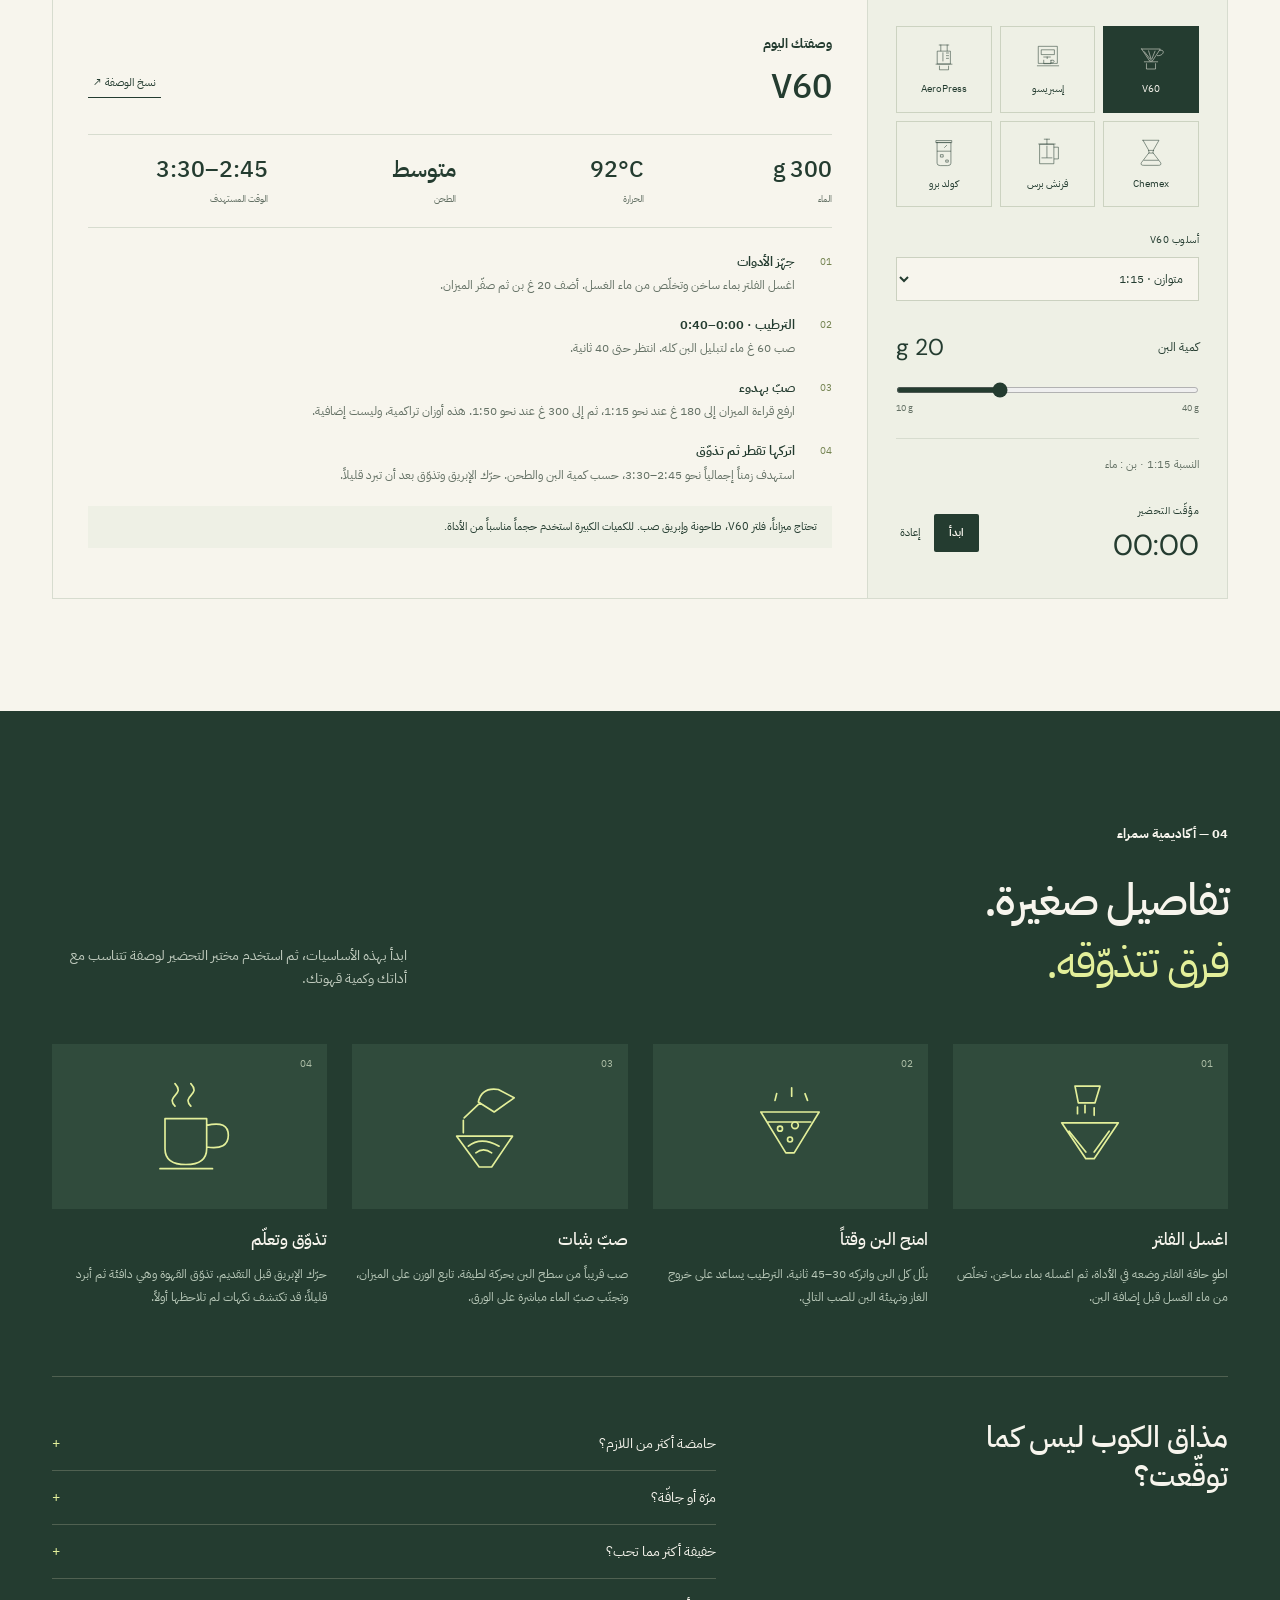
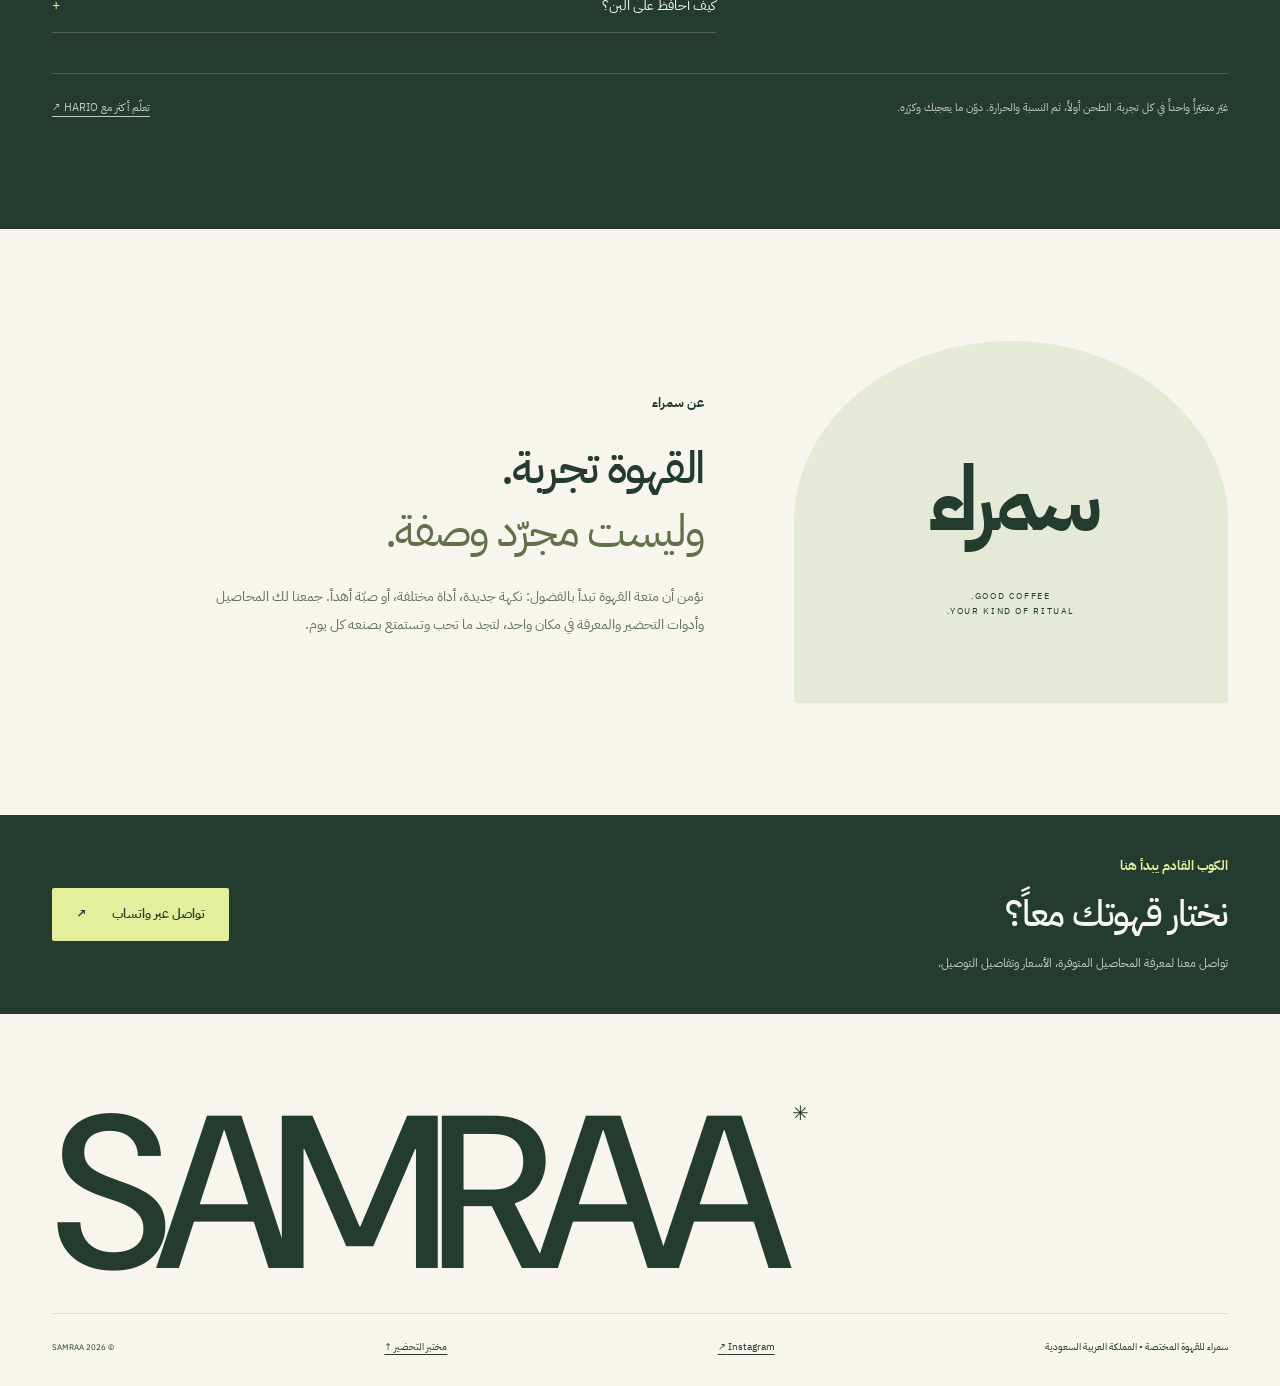
==== commit c1abd1e3: "Correct brand spelling to Samraa (سمراء)" ====
--- a/index.html
+++ b/index.html
@@ -2,29 +2,29 @@
 <html lang="ar" dir="rtl">
 <head>
 <meta charset="utf-8"><meta name="viewport" content="width=device-width, initial-scale=1">
-<meta name="theme-color" content="#243c30"><meta name="description" content="سمراء — اكتشف قهوتك، اضبط وصفتك وتعلّم التحضير. SAMRA specialty coffee, a personal brew lab and coffee discovery guide.">
-<title>سمراء | SAMRA — Coffee, made yours.</title>
+<meta name="theme-color" content="#243c30"><meta name="description" content="سمراء — اكتشف قهوتك، اضبط وصفتك وتعلّم التحضير. SAMRAA specialty coffee, a personal brew lab and coffee discovery guide.">
+<title>سمراء | SAMRAA — Coffee, made yours.</title>
 <link rel="icon" href="assets/mark.svg" type="image/svg+xml">
 <link rel="preconnect" href="https://fonts.googleapis.com"><link rel="preconnect" href="https://fonts.gstatic.com" crossorigin>
 <link href="https://fonts.googleapis.com/css2?family=DM+Sans:wght@400;500;600;700&family=IBM+Plex+Sans+Arabic:wght@400;500;600;700&family=Playfair+Display:ital,wght@0,500;0,600;1,500&display=swap" rel="stylesheet">
-<link rel="stylesheet" href="style.css">
-<script defer src="script.js"></script>
+<link rel="stylesheet" href="style.css?v=20260926">
+<script defer src="script.js?v=68d6874"></script>
 </head>
 <body>
 <a class="skip" href="#main" data-ar="انتقل للمحتوى" data-en="Skip to content">انتقل للمحتوى</a>
-<div class="announcement"><span data-ar="من أول حبة، إلى كوب يشبهك." data-en="From the first bean to a cup that feels like you.">من أول حبة، إلى كوب يشبهك.</span><span class="announcement-end">SAMRA COFFEE ROASTERS</span></div>
-<header class="header"><a class="brand" href="#" aria-label="SAMRA home"><img src="assets/mark.svg" width="38" height="38" alt=""><span><b>سمراء</b><small>SAMRA</small></span></a><nav aria-label="Main navigation"><a href="#collection" data-ar="محاصيلنا" data-en="The collection">محاصيلنا</a><a href="#finder" data-ar="اكتشف ذوقك" data-en="Find your coffee">اكتشف ذوقك</a><a href="#brew" data-ar="مختبر التحضير" data-en="Brew lab">مختبر التحضير</a><a href="#academy" data-ar="دليل القهوة" data-en="Coffee academy">دليل القهوة</a></nav><div class="header-actions"><button class="lang" id="language" aria-label="Switch to English">EN</button><button class="bag-button" id="openCart"><span data-ar="طلبك" data-en="Your selection">طلبك</span><span id="cartCount">0</span></button></div></header>
+<div class="announcement"><span data-ar="من أول حبة، إلى كوب يشبهك." data-en="From the first bean to a cup that feels like you.">من أول حبة، إلى كوب يشبهك.</span><span class="announcement-end">SAMRAA COFFEE ROASTERS</span></div>
+<header class="header"><a class="brand" href="#" aria-label="SAMRAA home"><img src="assets/mark.svg" width="38" height="38" alt=""><span><b>سمراء</b><small>SAMRAA</small></span></a><nav aria-label="Main navigation"><a href="#collection" data-ar="محاصيلنا" data-en="The collection">محاصيلنا</a><a href="#finder" data-ar="اكتشف ذوقك" data-en="Find your coffee">اكتشف ذوقك</a><a href="#brew" data-ar="مختبر التحضير" data-en="Brew lab">مختبر التحضير</a><a href="#academy" data-ar="دليل القهوة" data-en="Coffee academy">دليل القهوة</a></nav><div class="header-actions"><button class="lang" id="language" aria-label="Switch to English">EN</button><button class="bag-button" id="openCart"><span data-ar="طلبك" data-en="Your selection">طلبك</span><span id="cartCount">0</span></button></div></header>
 <main id="main">
-<section class="hero wrap"><div class="hero-copy"><p class="eyebrow"><span class="spark">✳</span><span data-ar="قهوة مختصة. بطريقتك." data-en="SPECIALTY COFFEE. YOUR WAY.">قهوة مختصة. بطريقتك.</span></p><h1 data-ar="كل حبة حكاية.<br><em>وكل كوب، أنت.</em>" data-en="Every bean, a story.<br><em>Every cup, yours.</em>">كل حبة حكاية.<br><em>وكل كوب، أنت.</em></h1><p class="hero-desc" data-ar="اكتشف المحصول الأقرب لذوقك، واضبط وصفتك، واصنع قهوتك بثقة. رحلتك مع سمراء تبدأ من هنا." data-en="Find the coffee that speaks to you. Dial in your recipe. Make your next cup a little more yours. Welcome to SAMRA.">اكتشف المحصول الأقرب لذوقك، واضبط وصفتك، واصنع قهوتك بثقة. رحلتك مع سمراء تبدأ من هنا.</p><div class="hero-buttons"><a class="button dark" href="#collection"><span data-ar="اكتشف المحاصيل" data-en="Explore the collection">اكتشف المحاصيل</span><span>↗</span></a><a class="text-link" href="#brew" data-ar="حضّر كوبك الأول ←" data-en="Brew a better cup →">حضّر كوبك الأول ←</a></div><div class="hero-bottom"><span class="line-art">◉</span><p data-ar="ذوقك هو البداية.<br><strong>ونحن معك في كل صبّة.</strong>" data-en="Your taste is the starting point.<br><strong>We’re here for every pour.</strong>">ذوقك هو البداية.<br><strong>ونحن معك في كل صبّة.</strong></p></div></div><div class="hero-visual"><img src="assets/hero.webp" alt="A green pour-over dripper, glass coffee server and ceramic cup in warm sunlight" fetchpriority="high"><div class="hero-stamp"><span>THE DAILY</span><b>ritual.</b><span>طقوسك اليومية</span></div><div class="image-caption"><span>01 / THE ART OF SLOWING DOWN</span><span>سمراء</span></div></div></section>
+<section class="hero wrap"><div class="hero-copy"><p class="eyebrow"><span class="spark">✳</span><span data-ar="قهوة مختصة. بطريقتك." data-en="SPECIALTY COFFEE. YOUR WAY.">قهوة مختصة. بطريقتك.</span></p><h1 data-ar="كل حبة حكاية.<br><em>وكل كوب، أنت.</em>" data-en="Every bean, a story.<br><em>Every cup, yours.</em>">كل حبة حكاية.<br><em>وكل كوب، أنت.</em></h1><p class="hero-desc" data-ar="اكتشف المحصول الأقرب لذوقك، واضبط وصفتك، واصنع قهوتك بثقة. رحلتك مع سمراء تبدأ من هنا." data-en="Find the coffee that speaks to you. Dial in your recipe. Make your next cup a little more yours. Welcome to SAMRAA.">اكتشف المحصول الأقرب لذوقك، واضبط وصفتك، واصنع قهوتك بثقة. رحلتك مع سمراء تبدأ من هنا.</p><div class="hero-buttons"><a class="button dark" href="#collection"><span data-ar="اكتشف المحاصيل" data-en="Explore the collection">اكتشف المحاصيل</span><span>↗</span></a><a class="text-link" href="#brew" data-ar="حضّر كوبك الأول ←" data-en="Brew a better cup →">حضّر كوبك الأول ←</a></div><div class="hero-bottom"><span class="line-art">◉</span><p data-ar="ذوقك هو البداية.<br><strong>ونحن معك في كل صبّة.</strong>" data-en="Your taste is the starting point.<br><strong>We’re here for every pour.</strong>">ذوقك هو البداية.<br><strong>ونحن معك في كل صبّة.</strong></p></div></div><div class="hero-visual"><img src="assets/hero.webp" alt="A green pour-over dripper, glass coffee server and ceramic cup in warm sunlight" fetchpriority="high"><div class="hero-stamp"><span>THE DAILY</span><b>ritual.</b><span>طقوسك اليومية</span></div><div class="image-caption"><span>01 / THE ART OF SLOWING DOWN</span><span>سمراء</span></div></div></section>
 <div class="values"><span data-ar="اكتشف النكهة" data-en="DISCOVER YOUR FLAVOUR">اكتشف النكهة</span><i>✳</i><span data-ar="تعلّم التحضير" data-en="LEARN THE CRAFT">تعلّم التحضير</span><i>✳</i><span data-ar="اصنع طقوسك" data-en="MAKE IT A RITUAL">اصنع طقوسك</span><i>✳</i><span data-ar="استمتع بكل كوب" data-en="ENJOY EVERY CUP">استمتع بكل كوب</span></div>
-<section id="collection" class="section wrap"><div class="section-heading"><div><p class="eyebrow" data-ar="01 — محاصيل سمراء" data-en="01 — THE SAMRA COLLECTION">01 — محاصيل سمراء</p><h2 data-ar="ستة محاصيل.<br><em>عوالم من النكهة.</em>" data-en="Six coffees.<br><em>A world of flavour.</em>">ستة محاصيل.<br><em>عوالم من النكهة.</em></h2></div><p data-ar="من الكوب الزهري الخفيف إلى المذاق الغني مع الحليب. تعرّف على محاصيلنا وابحث عن بدايتك." data-en="From a delicate floral filter to a rich cup with milk. Explore the collection and find your starting point.">من الكوب الزهري الخفيف إلى المذاق الغني مع الحليب. تعرّف على محاصيلنا وابحث عن بدايتك.</p></div><div class="filter-row" id="filters" role="group" aria-label="Filter coffees"></div><div class="coffee-grid" id="coffeeGrid"></div><p class="collection-note" data-ar="النكهات المذكورة اتجاهات استرشادية، وليست إضافات. اسألنا عن نكهات الدفعة الحالية، المعالجة، التحميص، الأوزان والأسعار قبل تأكيد الطلب." data-en="Flavour profiles are a starting guide, not added ingredients. Ask us about the current lot’s tasting notes, process, roast, sizes and prices before confirming your order.">النكهات المذكورة اتجاهات استرشادية، وليست إضافات. اسألنا عن نكهات الدفعة الحالية، المعالجة، التحميص، الأوزان والأسعار قبل تأكيد الطلب.</p></section>
+<section id="collection" class="section wrap"><div class="section-heading"><div><p class="eyebrow" data-ar="01 — محاصيل سمراء" data-en="01 — THE SAMRAA COLLECTION">01 — محاصيل سمراء</p><h2 data-ar="ستة محاصيل.<br><em>عوالم من النكهة.</em>" data-en="Six coffees.<br><em>A world of flavour.</em>">ستة محاصيل.<br><em>عوالم من النكهة.</em></h2></div><p data-ar="من الكوب الزهري الخفيف إلى المذاق الغني مع الحليب. تعرّف على محاصيلنا وابحث عن بدايتك." data-en="From a delicate floral filter to a rich cup with milk. Explore the collection and find your starting point.">من الكوب الزهري الخفيف إلى المذاق الغني مع الحليب. تعرّف على محاصيلنا وابحث عن بدايتك.</p></div><div class="filter-row" id="filters" role="group" aria-label="Filter coffees"></div><div class="coffee-grid" id="coffeeGrid"></div><p class="collection-note" data-ar="النكهات المذكورة اتجاهات استرشادية، وليست إضافات. اسألنا عن نكهات الدفعة الحالية، المعالجة، التحميص، الأوزان والأسعار قبل تأكيد الطلب." data-en="Flavour profiles are a starting guide, not added ingredients. Ask us about the current lot’s tasting notes, process, roast, sizes and prices before confirming your order.">النكهات المذكورة اتجاهات استرشادية، وليست إضافات. اسألنا عن نكهات الدفعة الحالية، المعالجة، التحميص، الأوزان والأسعار قبل تأكيد الطلب.</p></section>
 <section id="finder" class="finder wrap"><div class="finder-intro"><p class="eyebrow" data-ar="02 — اكتشف ذوقك" data-en="02 — FIND YOUR COFFEE">02 — اكتشف ذوقك</p><h2 data-ar="قهوتك المفضّلة،<br><em>تنتظرك.</em>" data-en="Your next favourite<br><em>is in here.</em>">قهوتك المفضّلة،<br><em>تنتظرك.</em></h2><p data-ar="ثلاثة أسئلة بسيطة. اقتراح يناسب طريقتك في شرب القهوة." data-en="Three small questions. A coffee suggestion for the way you like to drink.">ثلاثة أسئلة بسيطة. اقتراح يناسب طريقتك في شرب القهوة.</p><div class="finder-flower" aria-hidden="true">✳</div></div><div class="quiz" id="quiz"></div></section>
 <section id="brew" class="section wrap"><div class="section-heading"><div><p class="eyebrow" data-ar="03 — مختبر التحضير" data-en="03 — YOUR PERSONAL BREW LAB">03 — مختبر التحضير</p><h2 data-ar="كوب أفضل.<br><em>حسبة أبسط.</em>" data-en="A better cup.<br><em>Less guesswork.</em>">كوب أفضل.<br><em>حسبة أبسط.</em></h2></div><p data-ar="اختر أداتك، حدّد كمية البن، ودع الوصفة تتكيّف معك. وصفات بداية قابلة للتعديل حسب ذوقك وتحميص قهوتك." data-en="Choose your brewer, set your dose, and let the recipe follow. These are starting recipes: adjust to your taste and roast.">اختر أداتك، حدّد كمية البن، ودع الوصفة تتكيّف معك. وصفات بداية قابلة للتعديل حسب ذوقك وتحميص قهوتك.</p></div><div class="brew-shell"><div class="brew-controls"><div class="method-grid" id="methods" role="group" aria-label="Brewing methods"></div><div id="styleControl"><label class="control-label" for="brewStyle" data-ar="أسلوب V60" data-en="V60 style">أسلوب V60</label><select id="brewStyle"></select></div><div class="dose-heading"><label for="dose" data-ar="كمية البن" data-en="Coffee dose">كمية البن</label><output id="doseValue" for="dose">20 g</output></div><input id="dose" type="range" min="10" max="40" step="1" value="20"><div class="range-labels"><span id="doseMin">10 g</span><span id="doseMax">40 g</span></div><div class="ratio-note" id="ratioNote"></div><div class="timer-panel"><div><span class="control-label" data-ar="مؤقّت التحضير" data-en="BREW TIMER">مؤقّت التحضير</span><output id="timer" dir="ltr">00:00</output></div><button id="timerToggle" class="button dark small" data-ar="ابدأ" data-en="Start">ابدأ</button><button id="timerReset" class="reset" data-ar="إعادة" data-en="Reset">إعادة</button></div></div><div class="brew-recipe"><div class="recipe-heading"><div><p class="eyebrow" data-ar="وصفتك اليوم" data-en="TODAY’S RECIPE">وصفتك اليوم</p><h3 id="recipeTitle"></h3></div><button class="copy-button" id="copyRecipe" data-ar="نسخ الوصفة ↗" data-en="Copy recipe ↗">نسخ الوصفة ↗</button></div><div class="metrics" id="metrics" aria-live="polite"></div><ol class="recipe-steps" id="recipeSteps"></ol><p id="recipeTip" class="recipe-tip"></p></div></div></section>
 <section id="academy" class="academy"><div class="wrap section"><div class="section-heading"><div><p class="eyebrow" data-ar="04 — أكاديمية سمراء" data-en="04 — THE COFFEE ACADEMY">04 — أكاديمية سمراء</p><h2 data-ar="تفاصيل صغيرة.<br><em>فرق تتذوّقه.</em>" data-en="Small details.<br><em>A difference you taste.</em>">تفاصيل صغيرة.<br><em>فرق تتذوّقه.</em></h2></div><p data-ar="ابدأ بهذه الأساسيات، ثم استخدم مختبر التحضير لوصفة تتناسب مع أداتك وكمية قهوتك." data-en="Start with these fundamentals. Then use the brew lab for a recipe that matches your brewer and dose.">ابدأ بهذه الأساسيات، ثم استخدم مختبر التحضير لوصفة تتناسب مع أداتك وكمية قهوتك.</p></div><div class="lesson-grid" id="lessons"></div><div class="taste-fix"><h3 data-ar="مذاق الكوب ليس كما توقّعت؟" data-en="Cup not quite right?">مذاق الكوب ليس كما توقّعت؟</h3><div id="troubleshooting"></div></div><div class="academy-bottom"><p data-ar="غيّر متغيّراً واحداً في كل تجربة. الطحن أولاً، ثم النسبة والحرارة. دوّن ما يعجبك وكرّره." data-en="Change one variable at a time. Start with grind, then ratio and temperature. Note what you enjoy, and repeat it.">غيّر متغيّراً واحداً في كل تجربة. الطحن أولاً، ثم النسبة والحرارة. دوّن ما يعجبك وكرّره.</p><a href="https://www.hario-usa.com/pages/recipes-and-guides" target="_blank" rel="noopener noreferrer" data-ar="تعلّم أكثر مع HARIO ↗" data-en="Learn more with HARIO ↗">تعلّم أكثر مع HARIO ↗</a></div></div></section>
-<section class="story section wrap"><div class="story-mark"><span>سمراء</span><small>GOOD COFFEE.<br>YOUR KIND OF RITUAL.</small></div><div><p class="eyebrow" data-ar="عن سمراء" data-en="THE SAMRA APPROACH">عن سمراء</p><h2 data-ar="القهوة تجربة.<br><em>وليست مجرّد وصفة.</em>" data-en="Good coffee is personal.<br><em>So make it yours.</em>">القهوة تجربة.<br><em>وليست مجرّد وصفة.</em></h2><p data-ar="نؤمن أن متعة القهوة تبدأ بالفضول: نكهة جديدة، أداة مختلفة، أو صبّة أهدأ. جمعنا لك المحاصيل وأدوات التحضير والمعرفة في مكان واحد، لتجد ما تحب وتستمتع بصنعه كل يوم." data-en="Coffee gets interesting when you get curious. A new flavour. A different brewer. A slower pour. SAMRA brings the collection, the recipes and the know-how together, so you can discover what you love and enjoy making it every day.">نؤمن أن متعة القهوة تبدأ بالفضول: نكهة جديدة، أداة مختلفة، أو صبّة أهدأ. جمعنا لك المحاصيل وأدوات التحضير والمعرفة في مكان واحد، لتجد ما تحب وتستمتع بصنعه كل يوم.</p></div></section>
+<section class="story section wrap"><div class="story-mark"><span>سمراء</span><small>GOOD COFFEE.<br>YOUR KIND OF RITUAL.</small></div><div><p class="eyebrow" data-ar="عن سمراء" data-en="THE SAMRAA APPROACH">عن سمراء</p><h2 data-ar="القهوة تجربة.<br><em>وليست مجرّد وصفة.</em>" data-en="Good coffee is personal.<br><em>So make it yours.</em>">القهوة تجربة.<br><em>وليست مجرّد وصفة.</em></h2><p data-ar="نؤمن أن متعة القهوة تبدأ بالفضول: نكهة جديدة، أداة مختلفة، أو صبّة أهدأ. جمعنا لك المحاصيل وأدوات التحضير والمعرفة في مكان واحد، لتجد ما تحب وتستمتع بصنعه كل يوم." data-en="Coffee gets interesting when you get curious. A new flavour. A different brewer. A slower pour. SAMRAA brings the collection, the recipes and the know-how together, so you can discover what you love and enjoy making it every day.">نؤمن أن متعة القهوة تبدأ بالفضول: نكهة جديدة، أداة مختلفة، أو صبّة أهدأ. جمعنا لك المحاصيل وأدوات التحضير والمعرفة في مكان واحد، لتجد ما تحب وتستمتع بصنعه كل يوم.</p></div></section>
 <section class="order-banner wrap"><div><p class="eyebrow" data-ar="الكوب القادم يبدأ هنا" data-en="YOUR NEXT CUP STARTS HERE">الكوب القادم يبدأ هنا</p><h2 data-ar="نختار قهوتك معاً؟" data-en="Let’s find your coffee.">نختار قهوتك معاً؟</h2><p data-ar="تواصل معنا لمعرفة المحاصيل المتوفرة، الأسعار وتفاصيل التوصيل." data-en="Talk to us for current availability, prices and delivery details.">تواصل معنا لمعرفة المحاصيل المتوفرة، الأسعار وتفاصيل التوصيل.</p></div><a class="button lime" id="contactWhatsApp" target="_blank" rel="noopener noreferrer"><span data-ar="تواصل عبر واتساب" data-en="Talk to us on WhatsApp">تواصل عبر واتساب</span><span>↗</span></a></section>
 </main>
-<footer class="wrap"><a class="footer-wordmark" href="#">SAMRA<span>✳</span></a><div class="footer-bottom"><p data-ar="سمراء للقهوة المختصة • المملكة العربية السعودية" data-en="SAMRA Specialty Coffee • Saudi Arabia">سمراء للقهوة المختصة • المملكة العربية السعودية</p><a href="https://www.instagram.com/roastery.ksa/" target="_blank" rel="noopener noreferrer">Instagram ↗</a><a href="#brew" data-ar="مختبر التحضير ↑" data-en="Back to brew lab ↑">مختبر التحضير ↑</a><small>© <span id="year"></span> SAMRA</small></div></footer>
+<footer class="wrap"><a class="footer-wordmark" href="#">SAMRAA<span>✳</span></a><div class="footer-bottom"><p data-ar="سمراء للقهوة المختصة • المملكة العربية السعودية" data-en="SAMRAA Specialty Coffee • Saudi Arabia">سمراء للقهوة المختصة • المملكة العربية السعودية</p><a href="https://www.instagram.com/roastery.ksa/" target="_blank" rel="noopener noreferrer">Instagram ↗</a><a href="#brew" data-ar="مختبر التحضير ↑" data-en="Back to brew lab ↑">مختبر التحضير ↑</a><small>© <span id="year"></span> SAMRAA</small></div></footer>
 <dialog id="coffeeDialog"><button class="close-dialog" data-close="coffeeDialog" aria-label="Close">×</button><div id="coffeeDetail"></div></dialog>
 <dialog id="cartDialog"><button class="close-dialog" data-close="cartDialog" aria-label="Close">×</button><p class="eyebrow" data-ar="من اختيارك إلى كوبك" data-en="FROM YOUR SELECTION TO YOUR CUP">من اختيارك إلى كوبك</p><h2 data-ar="اختياراتك" data-en="Your selection">اختياراتك</h2><div id="cartItems"></div><p class="cart-note" data-ar="هذه قائمة استفسار وليست عملية دفع. نؤكّد معك الوزن والسعر والتوفّر عبر واتساب قبل الطلب." data-en="This is an enquiry list, not a checkout. We’ll confirm pack size, price and availability with you on WhatsApp before you order.">هذه قائمة استفسار وليست عملية دفع. نؤكّد معك الوزن والسعر والتوفّر عبر واتساب قبل الطلب.</p><a id="sendOrder" class="button dark" target="_blank" rel="noopener noreferrer" data-ar="أرسل اختياراتك عبر واتساب ↗" data-en="Send your selection on WhatsApp ↗">أرسل اختياراتك عبر واتساب ↗</a></dialog>
 <div id="toast" role="status" aria-live="polite"></div>
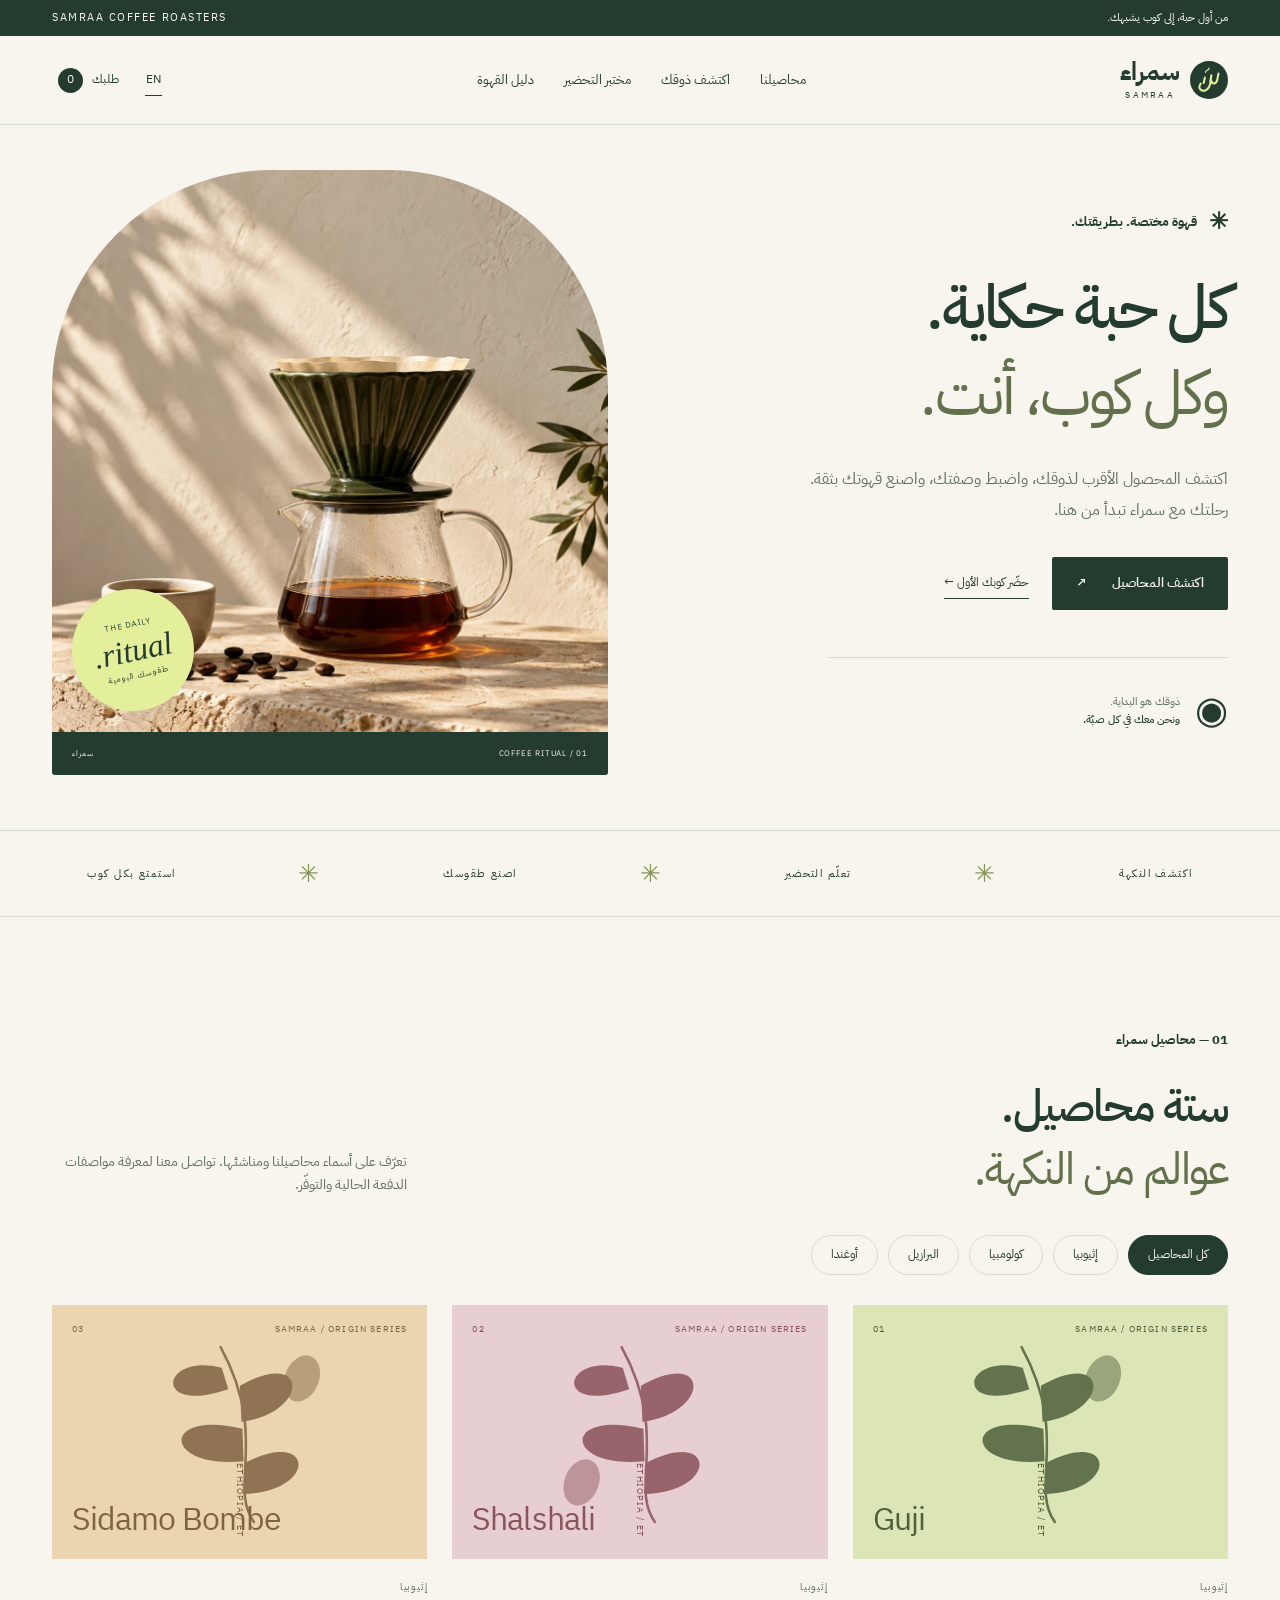
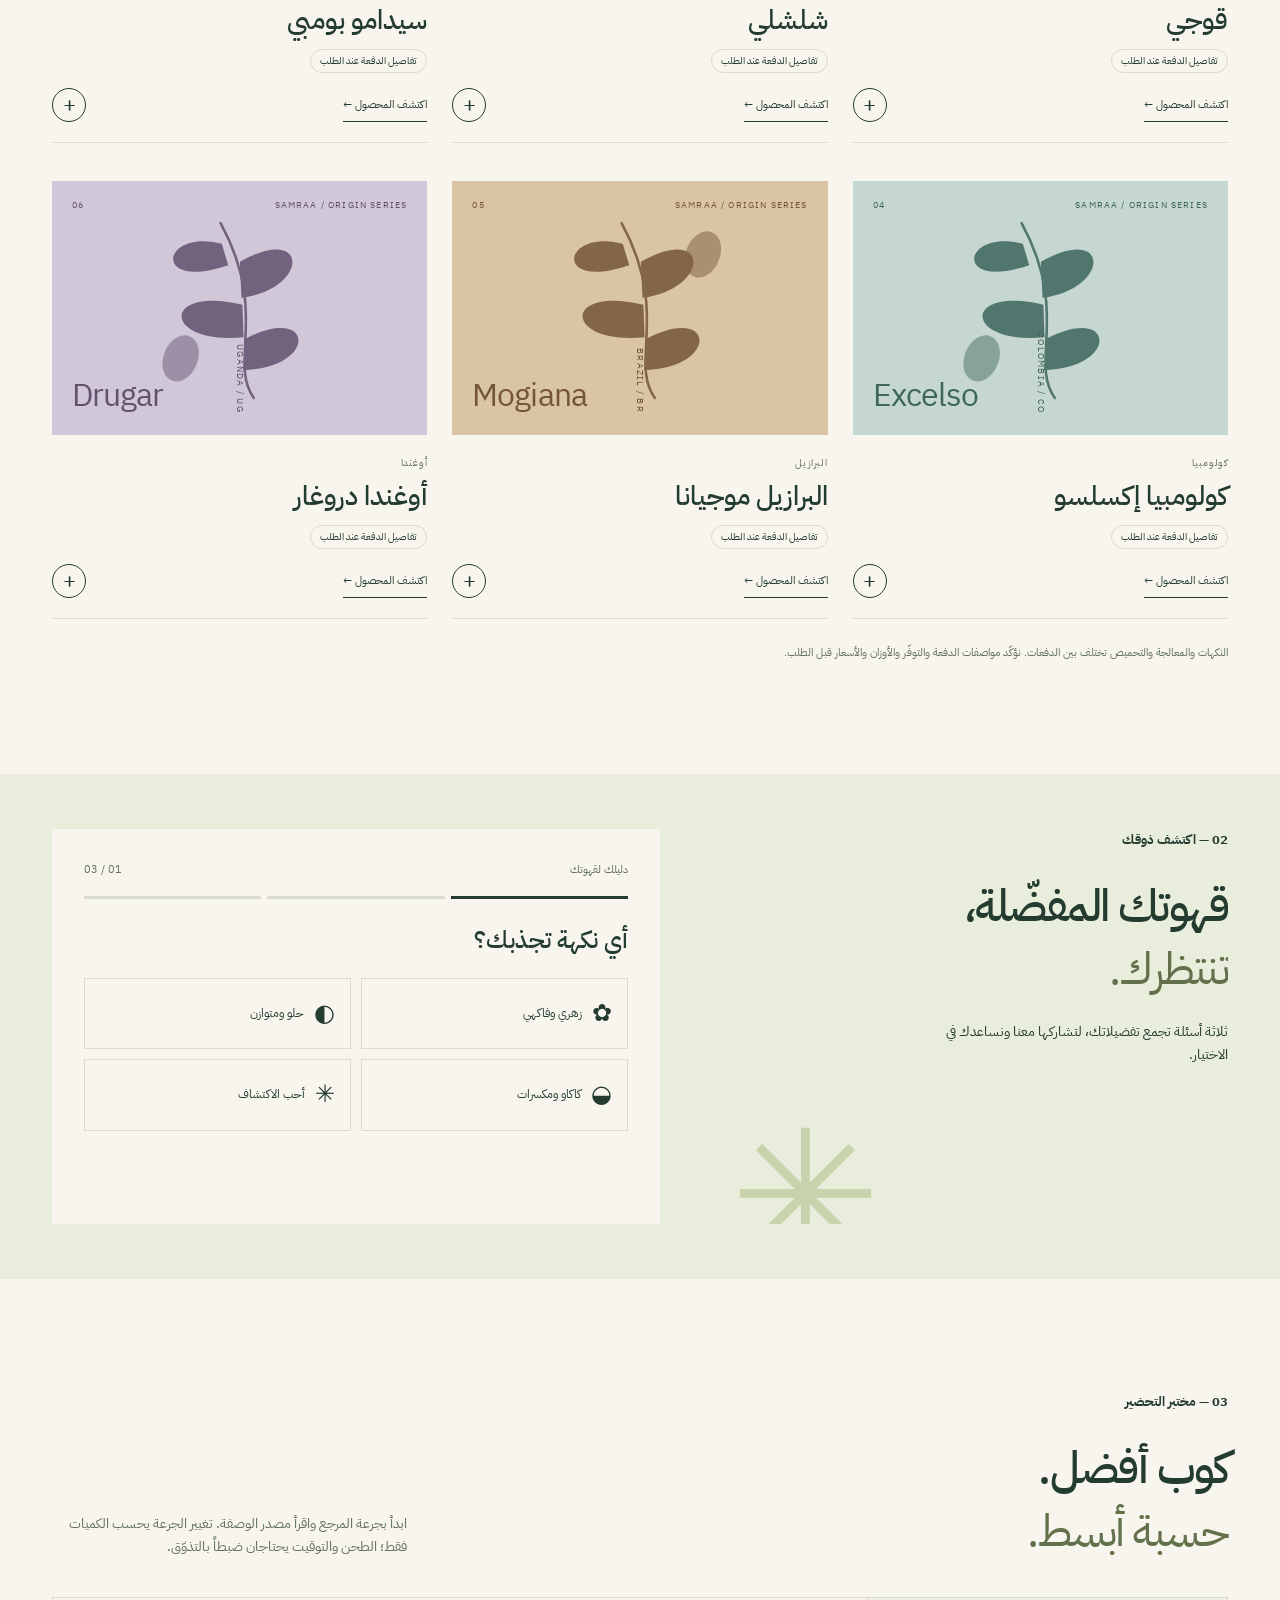
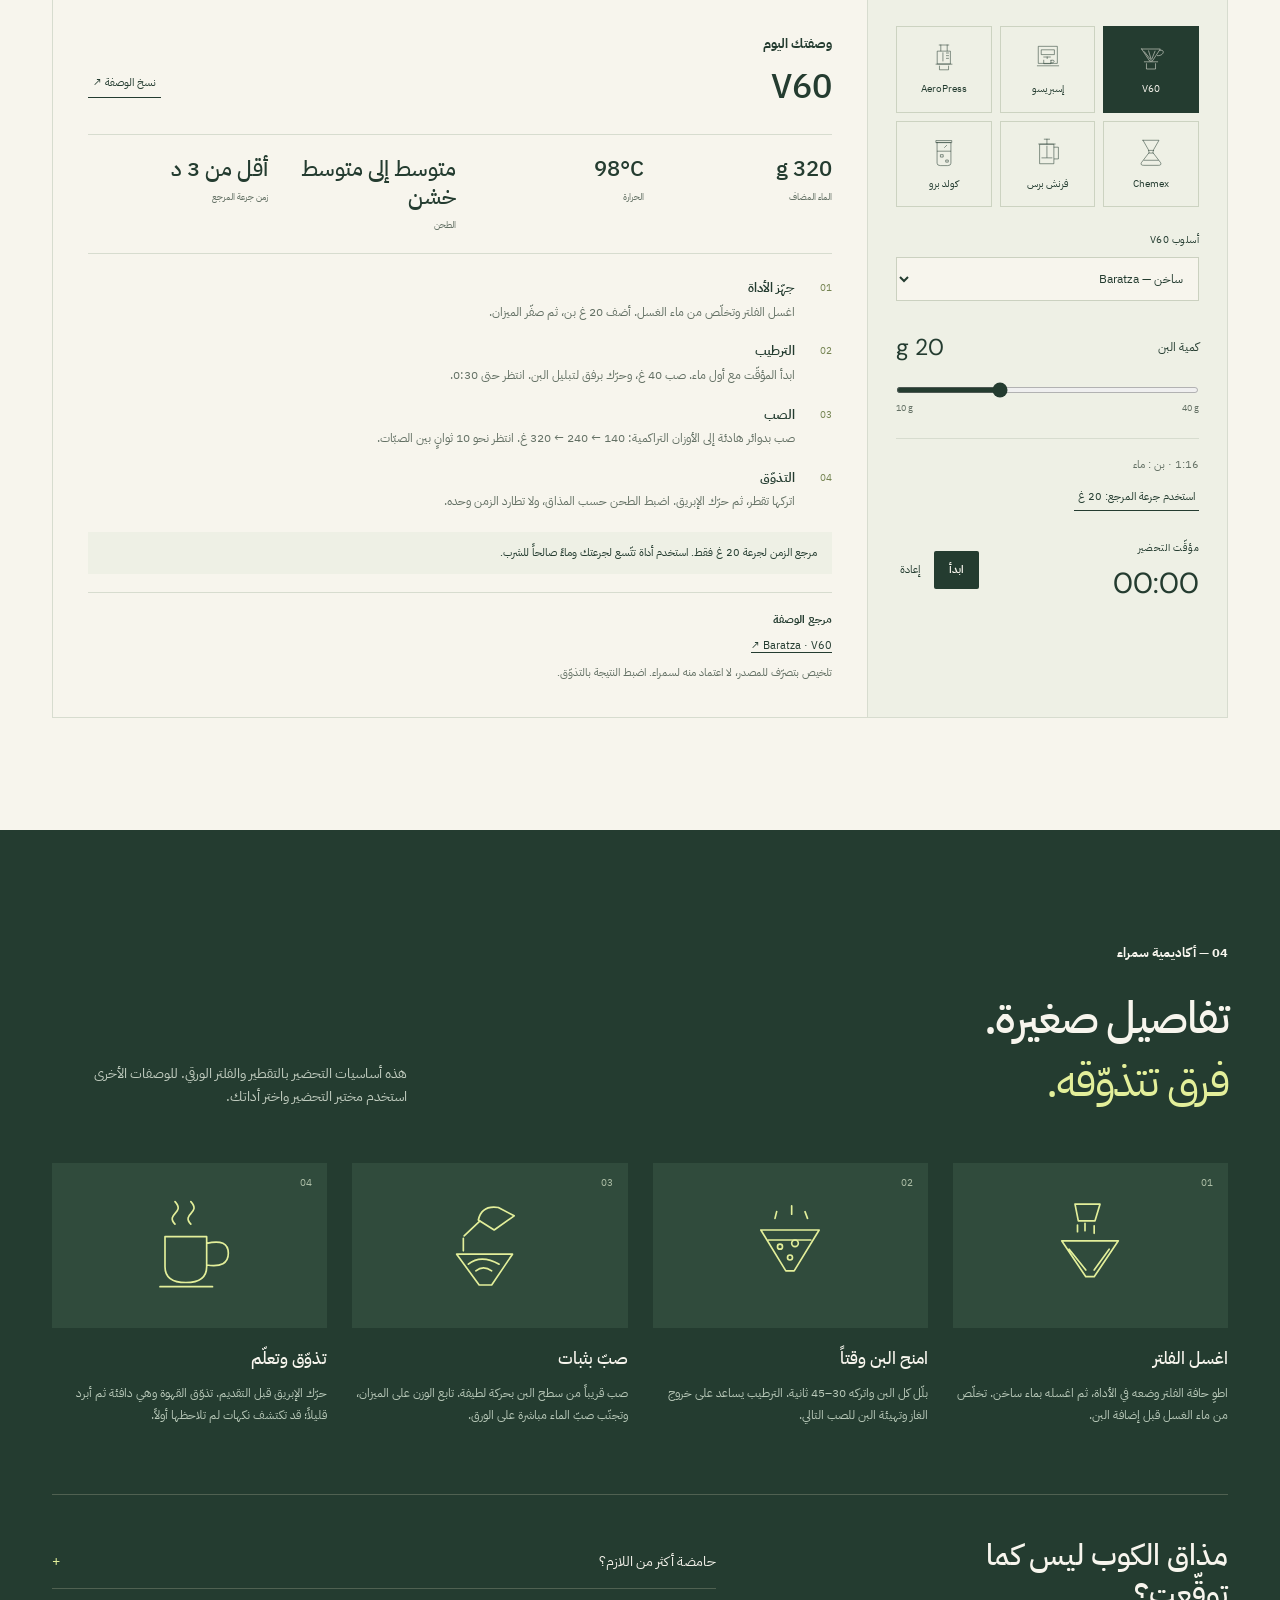
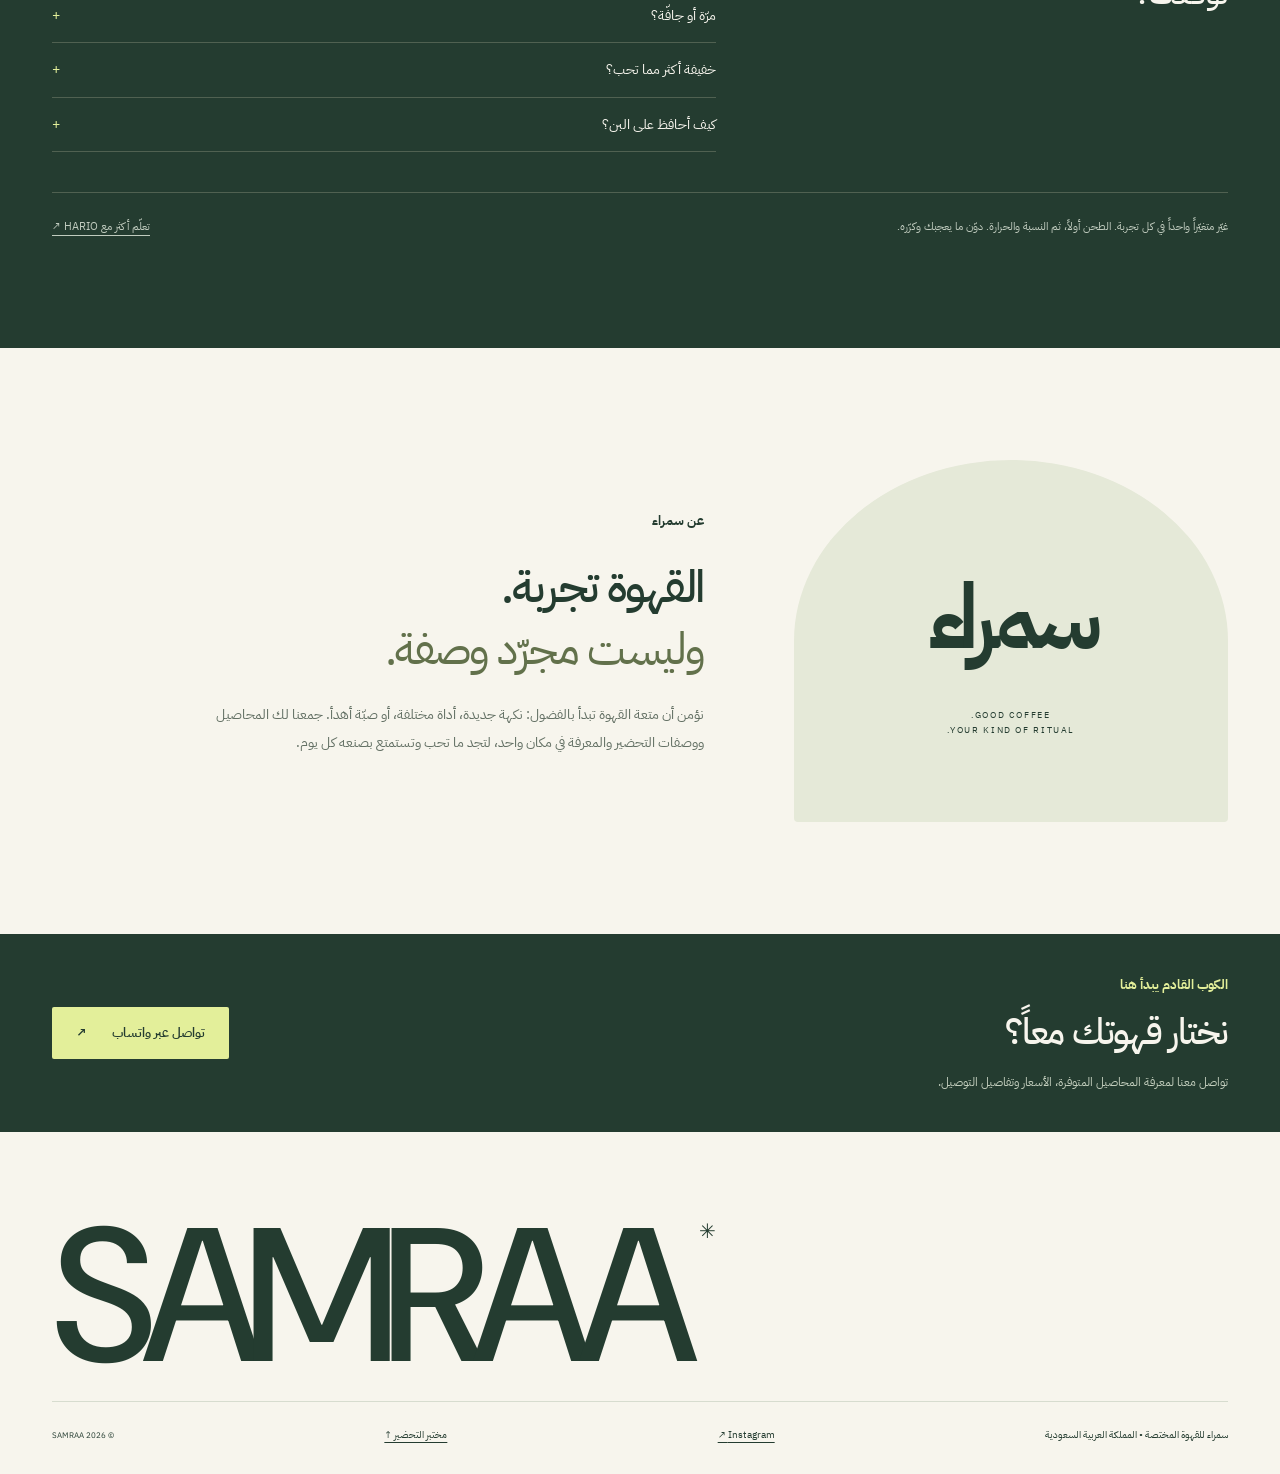
==== commit 9374eb47: "Audit brewing references, correct scaling and remove unverified lot claims" ====
--- a/index.html
+++ b/index.html
@@ -7,26 +7,27 @@
 <link rel="icon" href="assets/mark.svg" type="image/svg+xml">
 <link rel="preconnect" href="https://fonts.googleapis.com"><link rel="preconnect" href="https://fonts.gstatic.com" crossorigin>
 <link href="https://fonts.googleapis.com/css2?family=DM+Sans:wght@400;500;600;700&family=IBM+Plex+Sans+Arabic:wght@400;500;600;700&family=Playfair+Display:ital,wght@0,500;0,600;1,500&display=swap" rel="stylesheet">
-<link rel="stylesheet" href="style.css?v=20260926">
-<script defer src="script.js?v=68d6874"></script>
+<link rel="stylesheet" href="style.css?v=audit-20260927">
+<script defer src="script.js?v=audit-20260927"></script>
 </head>
 <body>
 <a class="skip" href="#main" data-ar="انتقل للمحتوى" data-en="Skip to content">انتقل للمحتوى</a>
 <div class="announcement"><span data-ar="من أول حبة، إلى كوب يشبهك." data-en="From the first bean to a cup that feels like you.">من أول حبة، إلى كوب يشبهك.</span><span class="announcement-end">SAMRAA COFFEE ROASTERS</span></div>
 <header class="header"><a class="brand" href="#" aria-label="SAMRAA home"><img src="assets/mark.svg" width="38" height="38" alt=""><span><b>سمراء</b><small>SAMRAA</small></span></a><nav aria-label="Main navigation"><a href="#collection" data-ar="محاصيلنا" data-en="The collection">محاصيلنا</a><a href="#finder" data-ar="اكتشف ذوقك" data-en="Find your coffee">اكتشف ذوقك</a><a href="#brew" data-ar="مختبر التحضير" data-en="Brew lab">مختبر التحضير</a><a href="#academy" data-ar="دليل القهوة" data-en="Coffee academy">دليل القهوة</a></nav><div class="header-actions"><button class="lang" id="language" aria-label="Switch to English">EN</button><button class="bag-button" id="openCart"><span data-ar="طلبك" data-en="Your selection">طلبك</span><span id="cartCount">0</span></button></div></header>
 <main id="main">
-<section class="hero wrap"><div class="hero-copy"><p class="eyebrow"><span class="spark">✳</span><span data-ar="قهوة مختصة. بطريقتك." data-en="SPECIALTY COFFEE. YOUR WAY.">قهوة مختصة. بطريقتك.</span></p><h1 data-ar="كل حبة حكاية.<br><em>وكل كوب، أنت.</em>" data-en="Every bean, a story.<br><em>Every cup, yours.</em>">كل حبة حكاية.<br><em>وكل كوب، أنت.</em></h1><p class="hero-desc" data-ar="اكتشف المحصول الأقرب لذوقك، واضبط وصفتك، واصنع قهوتك بثقة. رحلتك مع سمراء تبدأ من هنا." data-en="Find the coffee that speaks to you. Dial in your recipe. Make your next cup a little more yours. Welcome to SAMRAA.">اكتشف المحصول الأقرب لذوقك، واضبط وصفتك، واصنع قهوتك بثقة. رحلتك مع سمراء تبدأ من هنا.</p><div class="hero-buttons"><a class="button dark" href="#collection"><span data-ar="اكتشف المحاصيل" data-en="Explore the collection">اكتشف المحاصيل</span><span>↗</span></a><a class="text-link" href="#brew" data-ar="حضّر كوبك الأول ←" data-en="Brew a better cup →">حضّر كوبك الأول ←</a></div><div class="hero-bottom"><span class="line-art">◉</span><p data-ar="ذوقك هو البداية.<br><strong>ونحن معك في كل صبّة.</strong>" data-en="Your taste is the starting point.<br><strong>We’re here for every pour.</strong>">ذوقك هو البداية.<br><strong>ونحن معك في كل صبّة.</strong></p></div></div><div class="hero-visual"><img src="assets/hero.webp" alt="A green pour-over dripper, glass coffee server and ceramic cup in warm sunlight" fetchpriority="high"><div class="hero-stamp"><span>THE DAILY</span><b>ritual.</b><span>طقوسك اليومية</span></div><div class="image-caption"><span>01 / THE ART OF SLOWING DOWN</span><span>سمراء</span></div></div></section>
+<section class="hero wrap"><div class="hero-copy"><p class="eyebrow"><span class="spark">✳</span><span data-ar="قهوة مختصة. بطريقتك." data-en="SPECIALTY COFFEE. YOUR WAY.">قهوة مختصة. بطريقتك.</span></p><h1 data-ar="كل حبة حكاية.<br><em>وكل كوب، أنت.</em>" data-en="Every bean, a story.<br><em>Every cup, yours.</em>">كل حبة حكاية.<br><em>وكل كوب، أنت.</em></h1><p class="hero-desc" data-ar="اكتشف المحصول الأقرب لذوقك، واضبط وصفتك، واصنع قهوتك بثقة. رحلتك مع سمراء تبدأ من هنا." data-en="Find the coffee that speaks to you. Dial in your recipe. Make your next cup a little more yours. Welcome to SAMRAA.">اكتشف المحصول الأقرب لذوقك، واضبط وصفتك، واصنع قهوتك بثقة. رحلتك مع سمراء تبدأ من هنا.</p><div class="hero-buttons"><a class="button dark" href="#collection"><span data-ar="اكتشف المحاصيل" data-en="Explore the collection">اكتشف المحاصيل</span><span>↗</span></a><a class="text-link" href="#brew" data-ar="حضّر كوبك الأول ←" data-en="Brew a better cup →">حضّر كوبك الأول ←</a></div><div class="hero-bottom"><span class="line-art">◉</span><p data-ar="ذوقك هو البداية.<br><strong>ونحن معك في كل صبّة.</strong>" data-en="Your taste is the starting point.<br><strong>We’re here for every pour.</strong>">ذوقك هو البداية.<br><strong>ونحن معك في كل صبّة.</strong></p></div></div><div class="hero-visual"><img src="assets/hero.webp" alt="" data-alt-ar="صورة توضيحية مولّدة: أداة ترشيح خضراء وإبريق قهوة وكوب" data-alt-en="AI-created illustrative coffee still life with a green dripper, server and cup" fetchpriority="high"><div class="hero-stamp"><span>THE DAILY</span><b>ritual.</b><span>طقوسك اليومية</span></div><div class="image-caption"><span>01 / COFFEE RITUAL</span><span>سمراء</span></div></div></section>
 <div class="values"><span data-ar="اكتشف النكهة" data-en="DISCOVER YOUR FLAVOUR">اكتشف النكهة</span><i>✳</i><span data-ar="تعلّم التحضير" data-en="LEARN THE CRAFT">تعلّم التحضير</span><i>✳</i><span data-ar="اصنع طقوسك" data-en="MAKE IT A RITUAL">اصنع طقوسك</span><i>✳</i><span data-ar="استمتع بكل كوب" data-en="ENJOY EVERY CUP">استمتع بكل كوب</span></div>
-<section id="collection" class="section wrap"><div class="section-heading"><div><p class="eyebrow" data-ar="01 — محاصيل سمراء" data-en="01 — THE SAMRAA COLLECTION">01 — محاصيل سمراء</p><h2 data-ar="ستة محاصيل.<br><em>عوالم من النكهة.</em>" data-en="Six coffees.<br><em>A world of flavour.</em>">ستة محاصيل.<br><em>عوالم من النكهة.</em></h2></div><p data-ar="من الكوب الزهري الخفيف إلى المذاق الغني مع الحليب. تعرّف على محاصيلنا وابحث عن بدايتك." data-en="From a delicate floral filter to a rich cup with milk. Explore the collection and find your starting point.">من الكوب الزهري الخفيف إلى المذاق الغني مع الحليب. تعرّف على محاصيلنا وابحث عن بدايتك.</p></div><div class="filter-row" id="filters" role="group" aria-label="Filter coffees"></div><div class="coffee-grid" id="coffeeGrid"></div><p class="collection-note" data-ar="النكهات المذكورة اتجاهات استرشادية، وليست إضافات. اسألنا عن نكهات الدفعة الحالية، المعالجة، التحميص، الأوزان والأسعار قبل تأكيد الطلب." data-en="Flavour profiles are a starting guide, not added ingredients. Ask us about the current lot’s tasting notes, process, roast, sizes and prices before confirming your order.">النكهات المذكورة اتجاهات استرشادية، وليست إضافات. اسألنا عن نكهات الدفعة الحالية، المعالجة، التحميص، الأوزان والأسعار قبل تأكيد الطلب.</p></section>
-<section id="finder" class="finder wrap"><div class="finder-intro"><p class="eyebrow" data-ar="02 — اكتشف ذوقك" data-en="02 — FIND YOUR COFFEE">02 — اكتشف ذوقك</p><h2 data-ar="قهوتك المفضّلة،<br><em>تنتظرك.</em>" data-en="Your next favourite<br><em>is in here.</em>">قهوتك المفضّلة،<br><em>تنتظرك.</em></h2><p data-ar="ثلاثة أسئلة بسيطة. اقتراح يناسب طريقتك في شرب القهوة." data-en="Three small questions. A coffee suggestion for the way you like to drink.">ثلاثة أسئلة بسيطة. اقتراح يناسب طريقتك في شرب القهوة.</p><div class="finder-flower" aria-hidden="true">✳</div></div><div class="quiz" id="quiz"></div></section>
-<section id="brew" class="section wrap"><div class="section-heading"><div><p class="eyebrow" data-ar="03 — مختبر التحضير" data-en="03 — YOUR PERSONAL BREW LAB">03 — مختبر التحضير</p><h2 data-ar="كوب أفضل.<br><em>حسبة أبسط.</em>" data-en="A better cup.<br><em>Less guesswork.</em>">كوب أفضل.<br><em>حسبة أبسط.</em></h2></div><p data-ar="اختر أداتك، حدّد كمية البن، ودع الوصفة تتكيّف معك. وصفات بداية قابلة للتعديل حسب ذوقك وتحميص قهوتك." data-en="Choose your brewer, set your dose, and let the recipe follow. These are starting recipes: adjust to your taste and roast.">اختر أداتك، حدّد كمية البن، ودع الوصفة تتكيّف معك. وصفات بداية قابلة للتعديل حسب ذوقك وتحميص قهوتك.</p></div><div class="brew-shell"><div class="brew-controls"><div class="method-grid" id="methods" role="group" aria-label="Brewing methods"></div><div id="styleControl"><label class="control-label" for="brewStyle" data-ar="أسلوب V60" data-en="V60 style">أسلوب V60</label><select id="brewStyle"></select></div><div class="dose-heading"><label for="dose" data-ar="كمية البن" data-en="Coffee dose">كمية البن</label><output id="doseValue" for="dose">20 g</output></div><input id="dose" type="range" min="10" max="40" step="1" value="20"><div class="range-labels"><span id="doseMin">10 g</span><span id="doseMax">40 g</span></div><div class="ratio-note" id="ratioNote"></div><div class="timer-panel"><div><span class="control-label" data-ar="مؤقّت التحضير" data-en="BREW TIMER">مؤقّت التحضير</span><output id="timer" dir="ltr">00:00</output></div><button id="timerToggle" class="button dark small" data-ar="ابدأ" data-en="Start">ابدأ</button><button id="timerReset" class="reset" data-ar="إعادة" data-en="Reset">إعادة</button></div></div><div class="brew-recipe"><div class="recipe-heading"><div><p class="eyebrow" data-ar="وصفتك اليوم" data-en="TODAY’S RECIPE">وصفتك اليوم</p><h3 id="recipeTitle"></h3></div><button class="copy-button" id="copyRecipe" data-ar="نسخ الوصفة ↗" data-en="Copy recipe ↗">نسخ الوصفة ↗</button></div><div class="metrics" id="metrics" aria-live="polite"></div><ol class="recipe-steps" id="recipeSteps"></ol><p id="recipeTip" class="recipe-tip"></p></div></div></section>
-<section id="academy" class="academy"><div class="wrap section"><div class="section-heading"><div><p class="eyebrow" data-ar="04 — أكاديمية سمراء" data-en="04 — THE COFFEE ACADEMY">04 — أكاديمية سمراء</p><h2 data-ar="تفاصيل صغيرة.<br><em>فرق تتذوّقه.</em>" data-en="Small details.<br><em>A difference you taste.</em>">تفاصيل صغيرة.<br><em>فرق تتذوّقه.</em></h2></div><p data-ar="ابدأ بهذه الأساسيات، ثم استخدم مختبر التحضير لوصفة تتناسب مع أداتك وكمية قهوتك." data-en="Start with these fundamentals. Then use the brew lab for a recipe that matches your brewer and dose.">ابدأ بهذه الأساسيات، ثم استخدم مختبر التحضير لوصفة تتناسب مع أداتك وكمية قهوتك.</p></div><div class="lesson-grid" id="lessons"></div><div class="taste-fix"><h3 data-ar="مذاق الكوب ليس كما توقّعت؟" data-en="Cup not quite right?">مذاق الكوب ليس كما توقّعت؟</h3><div id="troubleshooting"></div></div><div class="academy-bottom"><p data-ar="غيّر متغيّراً واحداً في كل تجربة. الطحن أولاً، ثم النسبة والحرارة. دوّن ما يعجبك وكرّره." data-en="Change one variable at a time. Start with grind, then ratio and temperature. Note what you enjoy, and repeat it.">غيّر متغيّراً واحداً في كل تجربة. الطحن أولاً، ثم النسبة والحرارة. دوّن ما يعجبك وكرّره.</p><a href="https://www.hario-usa.com/pages/recipes-and-guides" target="_blank" rel="noopener noreferrer" data-ar="تعلّم أكثر مع HARIO ↗" data-en="Learn more with HARIO ↗">تعلّم أكثر مع HARIO ↗</a></div></div></section>
-<section class="story section wrap"><div class="story-mark"><span>سمراء</span><small>GOOD COFFEE.<br>YOUR KIND OF RITUAL.</small></div><div><p class="eyebrow" data-ar="عن سمراء" data-en="THE SAMRAA APPROACH">عن سمراء</p><h2 data-ar="القهوة تجربة.<br><em>وليست مجرّد وصفة.</em>" data-en="Good coffee is personal.<br><em>So make it yours.</em>">القهوة تجربة.<br><em>وليست مجرّد وصفة.</em></h2><p data-ar="نؤمن أن متعة القهوة تبدأ بالفضول: نكهة جديدة، أداة مختلفة، أو صبّة أهدأ. جمعنا لك المحاصيل وأدوات التحضير والمعرفة في مكان واحد، لتجد ما تحب وتستمتع بصنعه كل يوم." data-en="Coffee gets interesting when you get curious. A new flavour. A different brewer. A slower pour. SAMRAA brings the collection, the recipes and the know-how together, so you can discover what you love and enjoy making it every day.">نؤمن أن متعة القهوة تبدأ بالفضول: نكهة جديدة، أداة مختلفة، أو صبّة أهدأ. جمعنا لك المحاصيل وأدوات التحضير والمعرفة في مكان واحد، لتجد ما تحب وتستمتع بصنعه كل يوم.</p></div></section>
+<section id="collection" class="section wrap"><div class="section-heading"><div><p class="eyebrow" data-ar="01 — محاصيل سمراء" data-en="01 — THE SAMRAA COLLECTION">01 — محاصيل سمراء</p><h2 data-ar="ستة محاصيل.<br><em>عوالم من النكهة.</em>" data-en="Six coffees.<br><em>A world of flavour.</em>">ستة محاصيل.<br><em>عوالم من النكهة.</em></h2></div><p data-ar="تعرّف على أسماء محاصيلنا ومناشئها. تواصل معنا لمعرفة مواصفات الدفعة الحالية والتوفّر." data-en="Explore our coffee names and origins. Contact us for current lot specifications and availability.">تعرّف على أسماء محاصيلنا ومناشئها. تواصل معنا لمعرفة مواصفات الدفعة الحالية والتوفّر.</p></div><div class="filter-row" id="filters" role="group" aria-label="Filter coffees"></div><div class="coffee-grid" id="coffeeGrid"></div><p class="collection-note" data-ar="النكهات والمعالجة والتحميص تختلف بين الدفعات. نؤكّد مواصفات الدفعة والتوفّر والأوزان والأسعار قبل الطلب." data-en="Tasting notes, processing and roasting vary by lot. We confirm current specifications, availability, pack sizes and prices before you order.">النكهات والمعالجة والتحميص تختلف بين الدفعات. نؤكّد مواصفات الدفعة والتوفّر والأوزان والأسعار قبل الطلب.</p></section>
+<section id="finder" class="finder wrap"><div class="finder-intro"><p class="eyebrow" data-ar="02 — اكتشف ذوقك" data-en="02 — FIND YOUR COFFEE">02 — اكتشف ذوقك</p><h2 data-ar="قهوتك المفضّلة،<br><em>تنتظرك.</em>" data-en="Your next favourite<br><em>is in here.</em>">قهوتك المفضّلة،<br><em>تنتظرك.</em></h2><p data-ar="ثلاثة أسئلة تجمع تفضيلاتك، لتشاركها معنا ونساعدك في الاختيار." data-en="Three questions to collect your preferences, so we can help you choose from current lots.">ثلاثة أسئلة تجمع تفضيلاتك، لتشاركها معنا ونساعدك في الاختيار.</p><div class="finder-flower" aria-hidden="true">✳</div></div><div class="quiz" id="quiz"></div></section>
+<section id="brew" class="section wrap"><div class="section-heading"><div><p class="eyebrow" data-ar="03 — مختبر التحضير" data-en="03 — YOUR PERSONAL BREW LAB">03 — مختبر التحضير</p><h2 data-ar="كوب أفضل.<br><em>حسبة أبسط.</em>" data-en="A better cup.<br><em>Less guesswork.</em>">كوب أفضل.<br><em>حسبة أبسط.</em></h2></div><p data-ar="ابدأ بجرعة المرجع واقرأ مصدر الوصفة. تغيير الجرعة يحسب الكميات فقط؛ الطحن والتوقيت يحتاجان ضبطاً بالتذوّق." data-en="Start at the reference dose and read the linked source. Changing dose scales amounts only; grind and timing still need adjustment by taste.">ابدأ بجرعة المرجع واقرأ مصدر الوصفة. تغيير الجرعة يحسب الكميات فقط؛ الطحن والتوقيت يحتاجان ضبطاً بالتذوّق.</p></div><div class="brew-shell"><div class="brew-controls"><div class="method-grid" id="methods" role="group" aria-label="Brewing methods"></div><div id="styleControl"><label class="control-label" for="brewStyle" data-ar="أسلوب V60" data-en="V60 style">أسلوب V60</label><select id="brewStyle"></select></div><div class="dose-heading"><label for="dose" data-ar="كمية البن" data-en="Coffee dose">كمية البن</label><output id="doseValue" for="dose">20 g</output></div><input id="dose" type="range" min="10" max="40" step="1" value="20"><div class="range-labels"><span id="doseMin">10 g</span><span id="doseMax">40 g</span></div><div class="ratio-note" id="ratioNote"></div><button id="referenceDose" class="text-link reset" type="button"></button><div class="timer-panel"><div><span class="control-label" data-ar="مؤقّت التحضير" data-en="BREW TIMER">مؤقّت التحضير</span><output id="timer" dir="ltr">00:00</output></div><button id="timerToggle" class="button dark small" data-ar="ابدأ" data-en="Start">ابدأ</button><button id="timerReset" class="reset" data-ar="إعادة" data-en="Reset">إعادة</button></div></div><div class="brew-recipe"><div class="recipe-heading"><div><p class="eyebrow" data-ar="وصفتك اليوم" data-en="TODAY’S RECIPE">وصفتك اليوم</p><h3 id="recipeTitle"></h3></div><button class="copy-button" id="copyRecipe" data-ar="نسخ الوصفة ↗" data-en="Copy recipe ↗">نسخ الوصفة ↗</button></div><div class="metrics" id="metrics" aria-live="polite"></div><ol class="recipe-steps" id="recipeSteps"></ol><p id="recipeTip" class="recipe-tip"></p><div id="recipeSource" class="recipe-source"></div></div></div></section>
+<section id="academy" class="academy"><div class="wrap section"><div class="section-heading"><div><p class="eyebrow" data-ar="04 — أكاديمية سمراء" data-en="04 — THE COFFEE ACADEMY">04 — أكاديمية سمراء</p><h2 data-ar="تفاصيل صغيرة.<br><em>فرق تتذوّقه.</em>" data-en="Small details.<br><em>A difference you taste.</em>">تفاصيل صغيرة.<br><em>فرق تتذوّقه.</em></h2></div><p data-ar="هذه أساسيات التحضير بالتقطير والفلتر الورقي. للوصفات الأخرى استخدم مختبر التحضير واختر أداتك." data-en="These are paper-filter pour-over basics. For other methods, choose your brewer in the brew lab.">هذه أساسيات التحضير بالتقطير والفلتر الورقي. للوصفات الأخرى استخدم مختبر التحضير واختر أداتك.</p></div><div class="lesson-grid" id="lessons"></div><div class="taste-fix"><h3 data-ar="مذاق الكوب ليس كما توقّعت؟" data-en="Cup not quite right?">مذاق الكوب ليس كما توقّعت؟</h3><div id="troubleshooting"></div></div><div class="academy-bottom"><p data-ar="غيّر متغيّراً واحداً في كل تجربة. الطحن أولاً، ثم النسبة والحرارة. دوّن ما يعجبك وكرّره." data-en="Change one variable at a time. Start with grind, then ratio and temperature. Note what you enjoy, and repeat it.">غيّر متغيّراً واحداً في كل تجربة. الطحن أولاً، ثم النسبة والحرارة. دوّن ما يعجبك وكرّره.</p><a href="https://www.hario-usa.com/pages/recipes-and-guides" target="_blank" rel="noopener noreferrer" data-ar="تعلّم أكثر مع HARIO ↗" data-en="Learn more with HARIO ↗">تعلّم أكثر مع HARIO ↗</a></div></div></section>
+<section class="story section wrap"><div class="story-mark"><span>سمراء</span><small>GOOD COFFEE.<br>YOUR KIND OF RITUAL.</small></div><div><p class="eyebrow" data-ar="عن سمراء" data-en="THE SAMRAA APPROACH">عن سمراء</p><h2 data-ar="القهوة تجربة.<br><em>وليست مجرّد وصفة.</em>" data-en="Good coffee is personal.<br><em>So make it yours.</em>">القهوة تجربة.<br><em>وليست مجرّد وصفة.</em></h2><p data-ar="نؤمن أن متعة القهوة تبدأ بالفضول: نكهة جديدة، أداة مختلفة، أو صبّة أهدأ. جمعنا لك المحاصيل ووصفات التحضير والمعرفة في مكان واحد، لتجد ما تحب وتستمتع بصنعه كل يوم." data-en="Coffee gets interesting when you get curious. A new flavour. A different brewer. A slower pour. SAMRAA brings the collection, the recipes and the know-how together, so you can discover what you love and enjoy making it every day.">نؤمن أن متعة القهوة تبدأ بالفضول: نكهة جديدة، أداة مختلفة، أو صبّة أهدأ. جمعنا لك المحاصيل ووصفات التحضير والمعرفة في مكان واحد، لتجد ما تحب وتستمتع بصنعه كل يوم.</p></div></section>
 <section class="order-banner wrap"><div><p class="eyebrow" data-ar="الكوب القادم يبدأ هنا" data-en="YOUR NEXT CUP STARTS HERE">الكوب القادم يبدأ هنا</p><h2 data-ar="نختار قهوتك معاً؟" data-en="Let’s find your coffee.">نختار قهوتك معاً؟</h2><p data-ar="تواصل معنا لمعرفة المحاصيل المتوفرة، الأسعار وتفاصيل التوصيل." data-en="Talk to us for current availability, prices and delivery details.">تواصل معنا لمعرفة المحاصيل المتوفرة، الأسعار وتفاصيل التوصيل.</p></div><a class="button lime" id="contactWhatsApp" target="_blank" rel="noopener noreferrer"><span data-ar="تواصل عبر واتساب" data-en="Talk to us on WhatsApp">تواصل عبر واتساب</span><span>↗</span></a></section>
 </main>
 <footer class="wrap"><a class="footer-wordmark" href="#">SAMRAA<span>✳</span></a><div class="footer-bottom"><p data-ar="سمراء للقهوة المختصة • المملكة العربية السعودية" data-en="SAMRAA Specialty Coffee • Saudi Arabia">سمراء للقهوة المختصة • المملكة العربية السعودية</p><a href="https://www.instagram.com/roastery.ksa/" target="_blank" rel="noopener noreferrer">Instagram ↗</a><a href="#brew" data-ar="مختبر التحضير ↑" data-en="Back to brew lab ↑">مختبر التحضير ↑</a><small>© <span id="year"></span> SAMRAA</small></div></footer>
-<dialog id="coffeeDialog"><button class="close-dialog" data-close="coffeeDialog" aria-label="Close">×</button><div id="coffeeDetail"></div></dialog>
-<dialog id="cartDialog"><button class="close-dialog" data-close="cartDialog" aria-label="Close">×</button><p class="eyebrow" data-ar="من اختيارك إلى كوبك" data-en="FROM YOUR SELECTION TO YOUR CUP">من اختيارك إلى كوبك</p><h2 data-ar="اختياراتك" data-en="Your selection">اختياراتك</h2><div id="cartItems"></div><p class="cart-note" data-ar="هذه قائمة استفسار وليست عملية دفع. نؤكّد معك الوزن والسعر والتوفّر عبر واتساب قبل الطلب." data-en="This is an enquiry list, not a checkout. We’ll confirm pack size, price and availability with you on WhatsApp before you order.">هذه قائمة استفسار وليست عملية دفع. نؤكّد معك الوزن والسعر والتوفّر عبر واتساب قبل الطلب.</p><a id="sendOrder" class="button dark" target="_blank" rel="noopener noreferrer" data-ar="أرسل اختياراتك عبر واتساب ↗" data-en="Send your selection on WhatsApp ↗">أرسل اختياراتك عبر واتساب ↗</a></dialog>
+<dialog id="coffeeDialog" aria-label="Coffee details"><button class="close-dialog" data-close="coffeeDialog" aria-label="Close">×</button><div id="coffeeDetail"></div></dialog>
+<dialog id="cartDialog" aria-label="Order enquiry"><button class="close-dialog" data-close="cartDialog" aria-label="Close">×</button><p class="eyebrow" data-ar="من اختيارك إلى كوبك" data-en="FROM YOUR SELECTION TO YOUR CUP">من اختيارك إلى كوبك</p><h2 data-ar="اختياراتك" data-en="Your selection">اختياراتك</h2><div id="cartItems"></div><p class="cart-note" data-ar="هذه قائمة استفسار وليست عملية دفع. نؤكّد معك الوزن والسعر والتوفّر عبر واتساب قبل الطلب." data-en="This is an enquiry list, not a checkout. We’ll confirm pack size, price and availability with you on WhatsApp before you order.">هذه قائمة استفسار وليست عملية دفع. نؤكّد معك الوزن والسعر والتوفّر عبر واتساب قبل الطلب.</p><a id="sendOrder" class="button dark" target="_blank" rel="noopener noreferrer" data-ar="أرسل اختياراتك عبر واتساب ↗" data-en="Send your selection on WhatsApp ↗">أرسل اختياراتك عبر واتساب ↗</a></dialog>
 <div id="toast" role="status" aria-live="polite"></div>
 <noscript><p style="padding:30px">فعّل JavaScript لاستخدام دليل المحاصيل ومختبر التحضير. Enable JavaScript for the collection and brew lab. <a href="https://wa.me/966599721275">WhatsApp</a></p></noscript>
 </body></html>
+
--- a/style.css
+++ b/style.css
@@ -4,3 +4,6 @@
 @media(max-width:760px){html{scroll-padding-top:120px}.wrap{padding-inline:22px}.announcement{padding:8px 22px;justify-content:center;font-size:10px}.announcement-end{display:none}.header{padding:10px 20px;flex-wrap:wrap;gap:8px}.header nav{order:3;width:100%;justify-content:space-between;border-top:1px solid var(--line);padding-top:8px;font-size:10px;gap:8px}.brand img{width:30px;height:30px}.brand b{font-size:20px}.brand small{font-size:7px}.header-actions{margin-inline-start:auto}.hero{grid-template-columns:1fr;gap:25px;padding-top:32px;padding-bottom:35px}.hero-copy{padding:0}h1{font-size:46px;max-width:550px;margin-bottom:20px}.hero-desc{font-size:14px;max-width:480px;margin-bottom:25px}.hero .eyebrow{margin-bottom:20px}.hero-bottom{display:none}.hero-visual{height:430px;border-radius:180px 180px 3px 3px}.hero-visual>img{object-position:center 57%}.hero-stamp{width:105px;height:105px;bottom:53px}.values{padding:18px 20px;gap:12px;flex-wrap:wrap;font-size:9px;letter-spacing:.04em}.values span{white-space:nowrap}.values span:last-child,.values i:last-of-type{display:none}.values i{font-size:19px}.section{padding-block:65px}.section-heading{display:block;margin-bottom:27px}.section-heading h2{font-size:36px;margin-bottom:20px}.section-heading>p{max-width:470px;font-size:13px}.eyebrow{margin-bottom:16px}.coffee-grid{grid-template-columns:repeat(2,1fr);gap:27px 16px}.coffee-art{height:210px}.art-top{inset-inline:12px;top:12px;font-size:8px}.origin-art{width:155px;height:155px}.art-bottom{inset-inline:12px;font-size:25px}.art-country{inset-inline-end:10px;font-size:7px}.coffee-info h3{font-size:22px}.coffee-origin{font-size:9px}.flavour-tags{gap:4px}.flavour-tags span{font-size:9px;padding:2px 6px}.coffee-info{padding-top:15px}.coffee-actions{gap:5px}.detail-link{font-size:10px}.add-button{width:29px;height:29px;font-size:19px}.filter-row{gap:6px}.filter-row button{font-size:10px;padding:7px 13px}.finder{grid-template-columns:1fr;gap:25px;padding-block:36px}.finder-intro h2{font-size:36px}.finder-intro p:not(.eyebrow){max-width:80%;font-size:13px}.finder-flower{font-size:125px;bottom:0;opacity:.7}.quiz{padding:25px;min-height:340px}.quiz-options{gap:8px}.quiz-option{padding:12px;font-size:11px}.brew-shell{grid-template-columns:1fr}.brew-controls{border-inline-end:0;border-bottom:1px solid var(--line);padding:22px}.method-grid{grid-template-columns:repeat(3,1fr)}.method{flex-direction:row;justify-content:center;padding:11px 5px;gap:5px}.method svg{width:24px;height:24px}.brew-recipe{padding:25px 22px}.recipe-heading h3{font-size:28px}.metrics{grid-template-columns:repeat(4,1fr)}.metric b{font-size:19px}.metric small{font-size:9px}.recipe-steps li{font-size:12px}.lesson-grid{grid-template-columns:repeat(2,1fr);gap:23px 18px;margin-top:30px}.lesson .illustration{height:145px}.lesson h3{font-size:16px}.lesson p{font-size:11px}.taste-fix{grid-template-columns:1fr;gap:8px}.taste-fix h3{max-width:100%;font-size:26px}.academy-bottom{display:block}.academy-bottom a{display:inline-block;margin-top:15px}.story{grid-template-columns:1fr;gap:32px}.story-mark{max-width:340px;width:100%;margin:auto;aspect-ratio:1.4}.story-mark>span{font-size:80px}.story h2{font-size:34px}.order-banner{display:block;padding-block:35px}.order-banner h2{font-size:32px}.order-banner .button{margin-top:25px}.footer-bottom{flex-wrap:wrap;justify-content:start;gap:16px 24px}.footer-bottom p{width:100%}.footer-wordmark span{font-size:13px;margin:12px 0 0 9px}.footer-wordmark{font-size:21vw}.hero-buttons .button{padding:14px 20px;font-size:12px}.text-link{font-size:11px}dialog{padding:30px 23px}.detail-art{margin:-30px -23px 25px}.cart-options{grid-template-columns:1fr 75px}}
 @media(max-width:370px){.wrap{padding-inline:17px}.coffee-art{height:180px}.origin-art{width:135px;height:135px}.art-bottom{font-size:21px}.coffee-info h3{font-size:20px}.metrics{grid-template-columns:repeat(2,1fr)}h1{font-size:40px}}
 @media(prefers-reduced-motion:reduce){html{scroll-behavior:auto}*,*:before,*:after{transition:none!important;animation:none!important}}
+
+
+.recipe-source{margin-top:18px;padding-top:18px;border-top:1px solid var(--line);font-size:11px;overflow-wrap:anywhere}.recipe-source strong,.recipe-source a{display:block;margin-bottom:8px}.recipe-source a{text-decoration:underline;text-underline-offset:3px}.recipe-source p{color:var(--muted);margin-bottom:0}.metric b{font-size:clamp(15px,1.7vw,22px);overflow-wrap:anywhere}.metric{min-width:0}#referenceDose{font-size:11px;margin-top:10px}.footer-wordmark{font-size:clamp(80px,15vw,190px)}@media(max-width:760px){.footer-wordmark{font-size:18vw}.metrics{grid-template-columns:repeat(2,minmax(0,1fr))}.coffee-art .art-top{letter-spacing:0}.recipe-heading{align-items:start}.quiz-option{min-height:66px}}
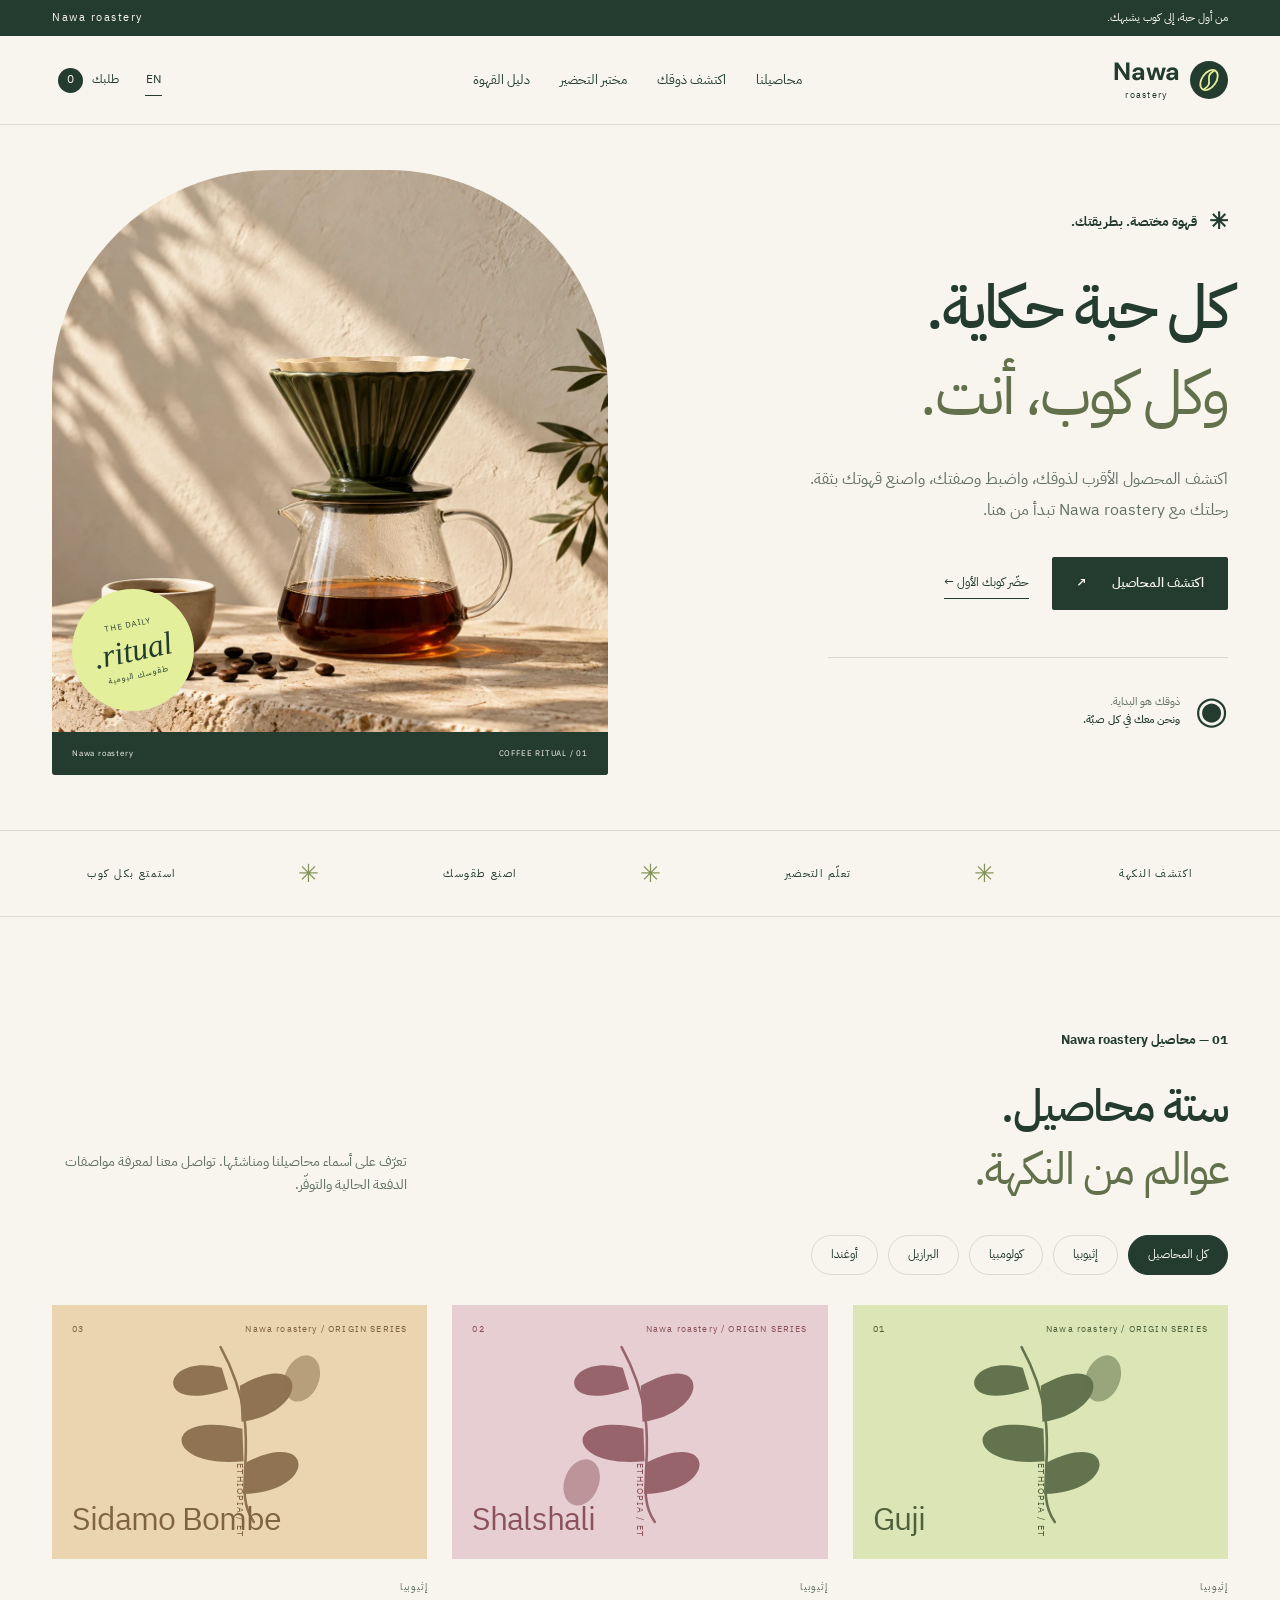
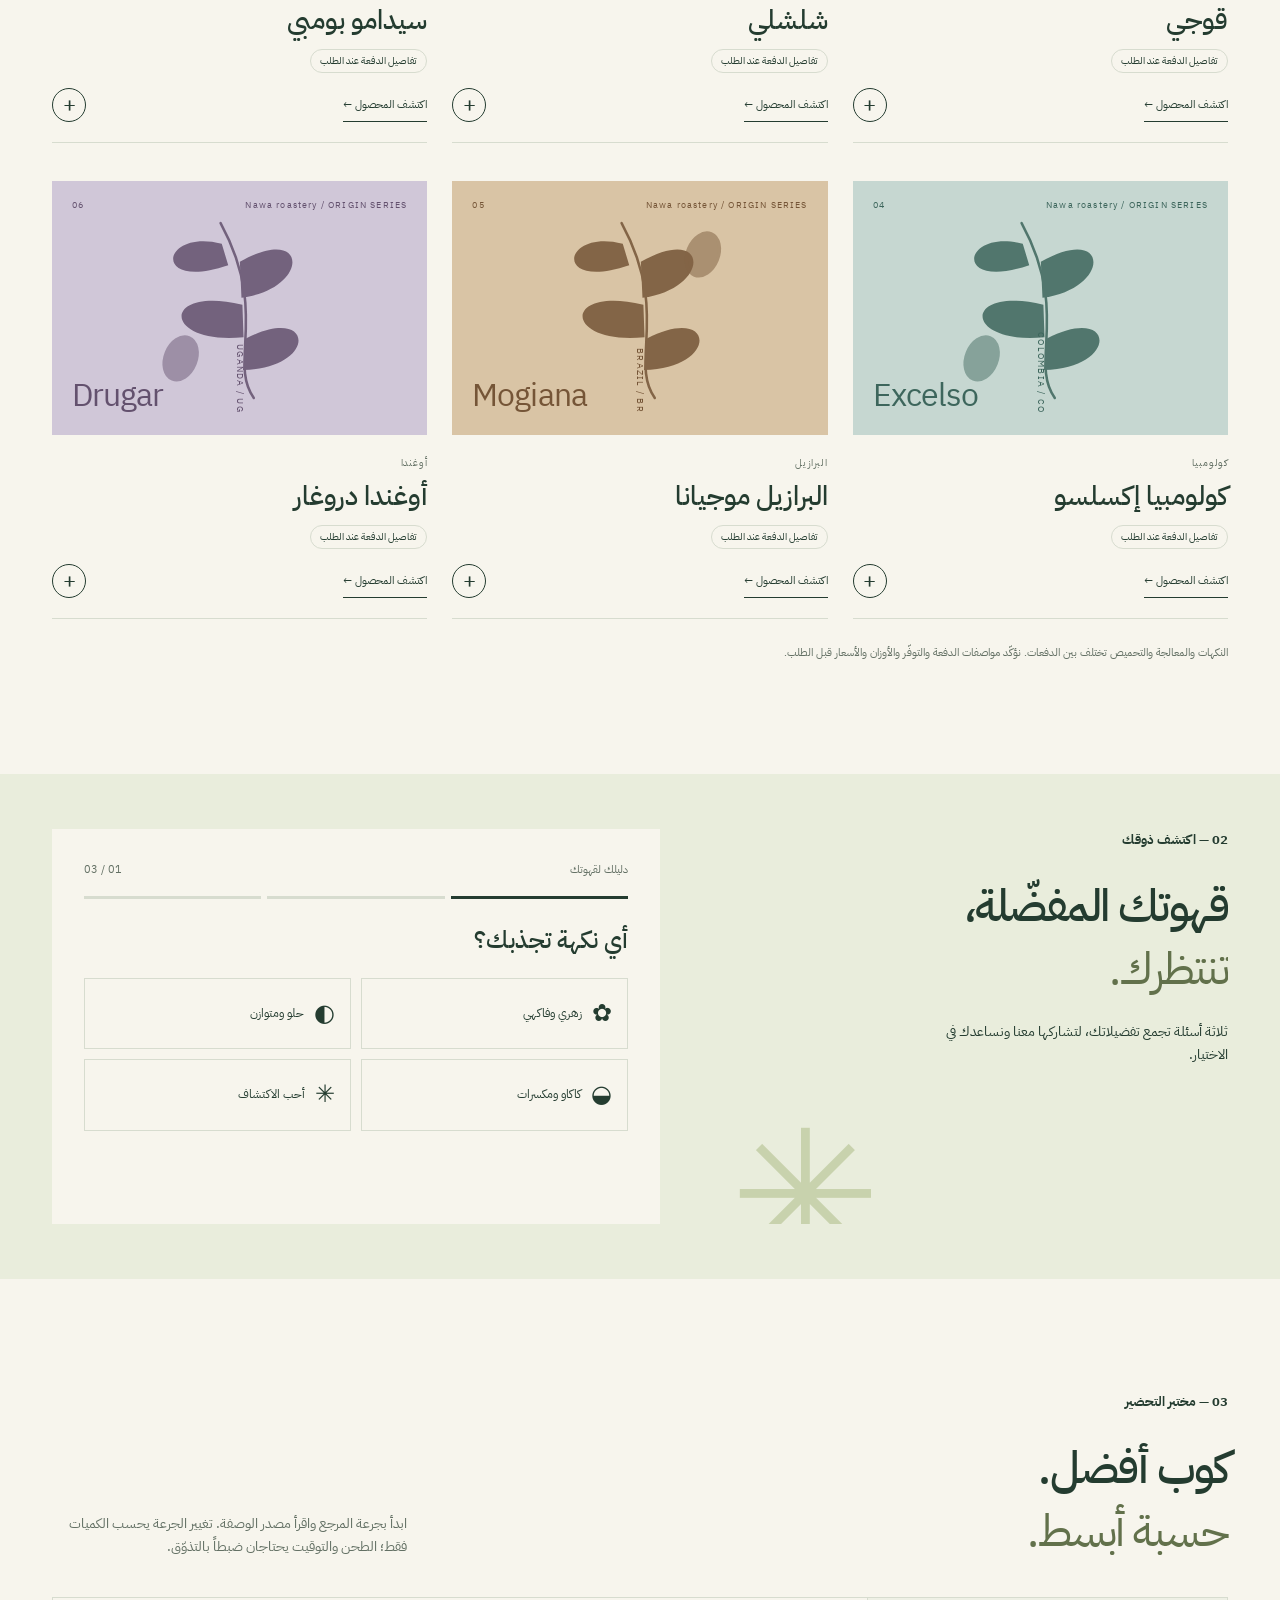
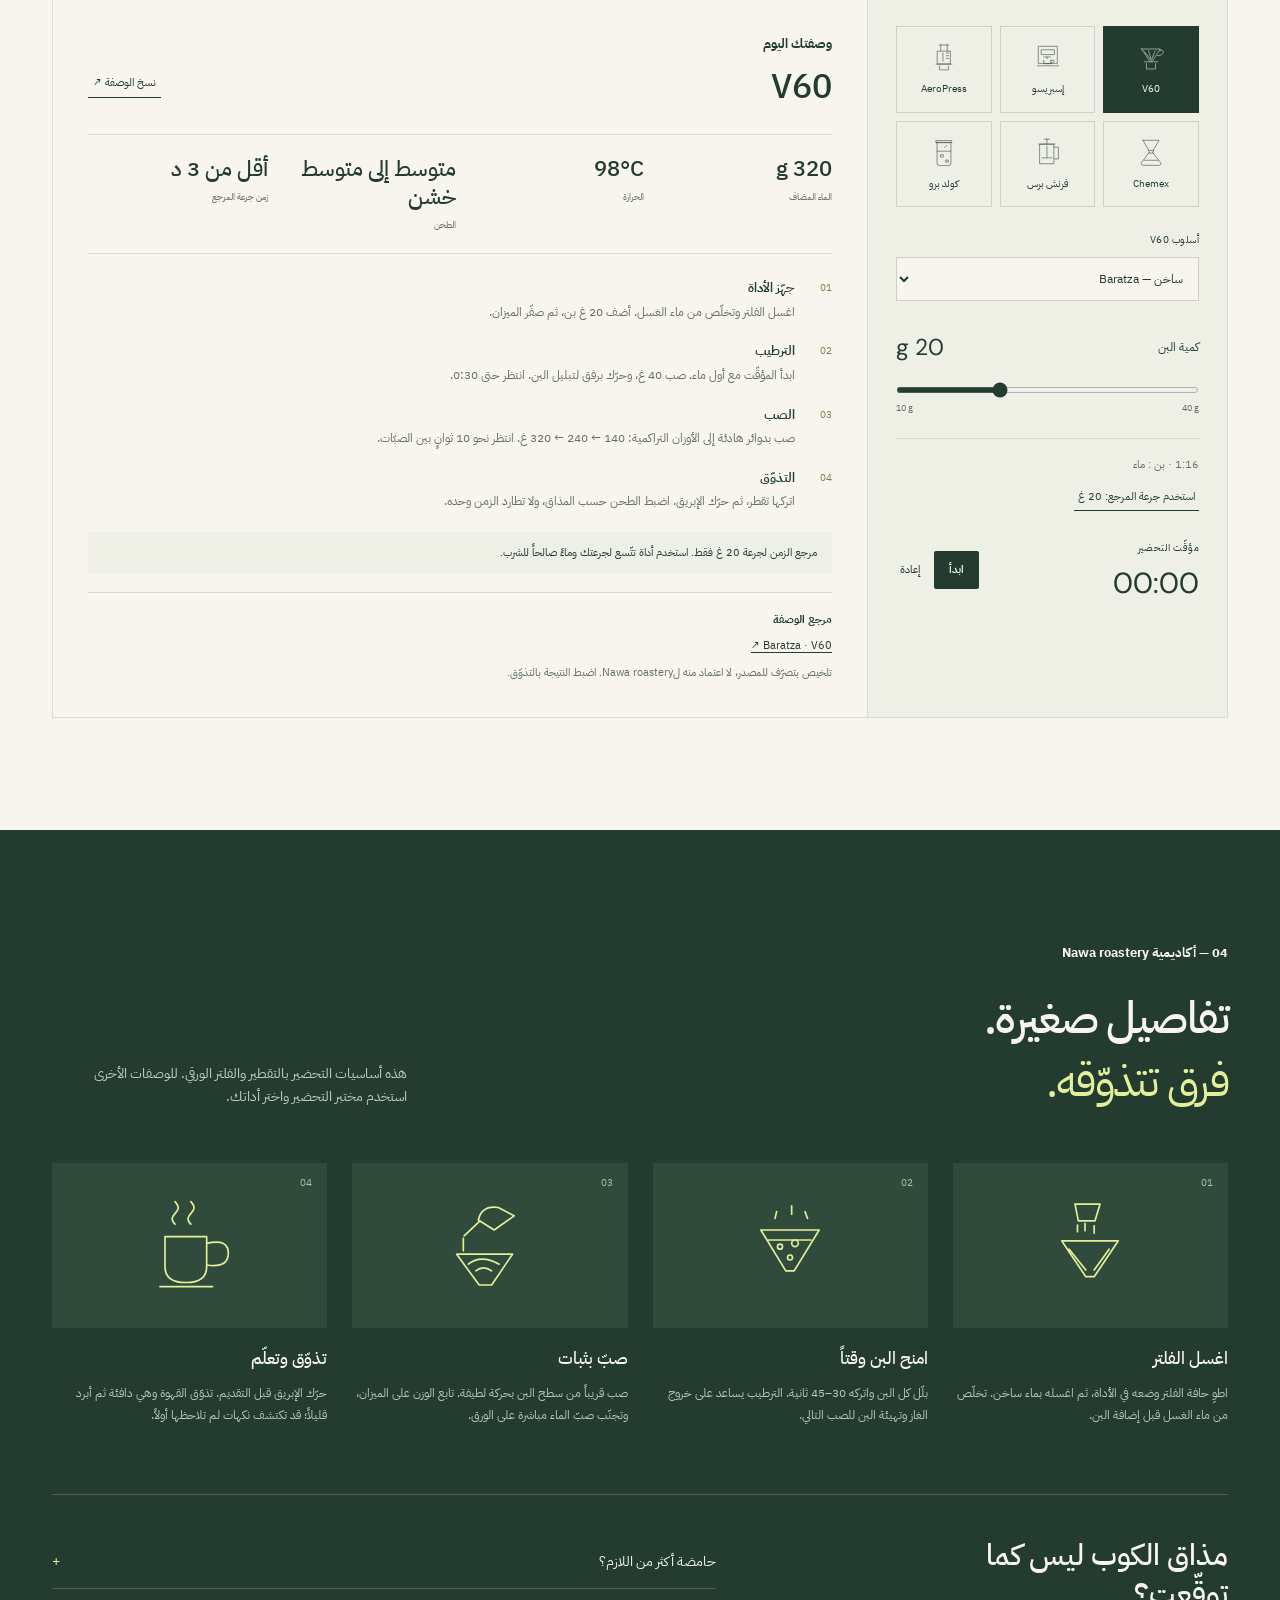
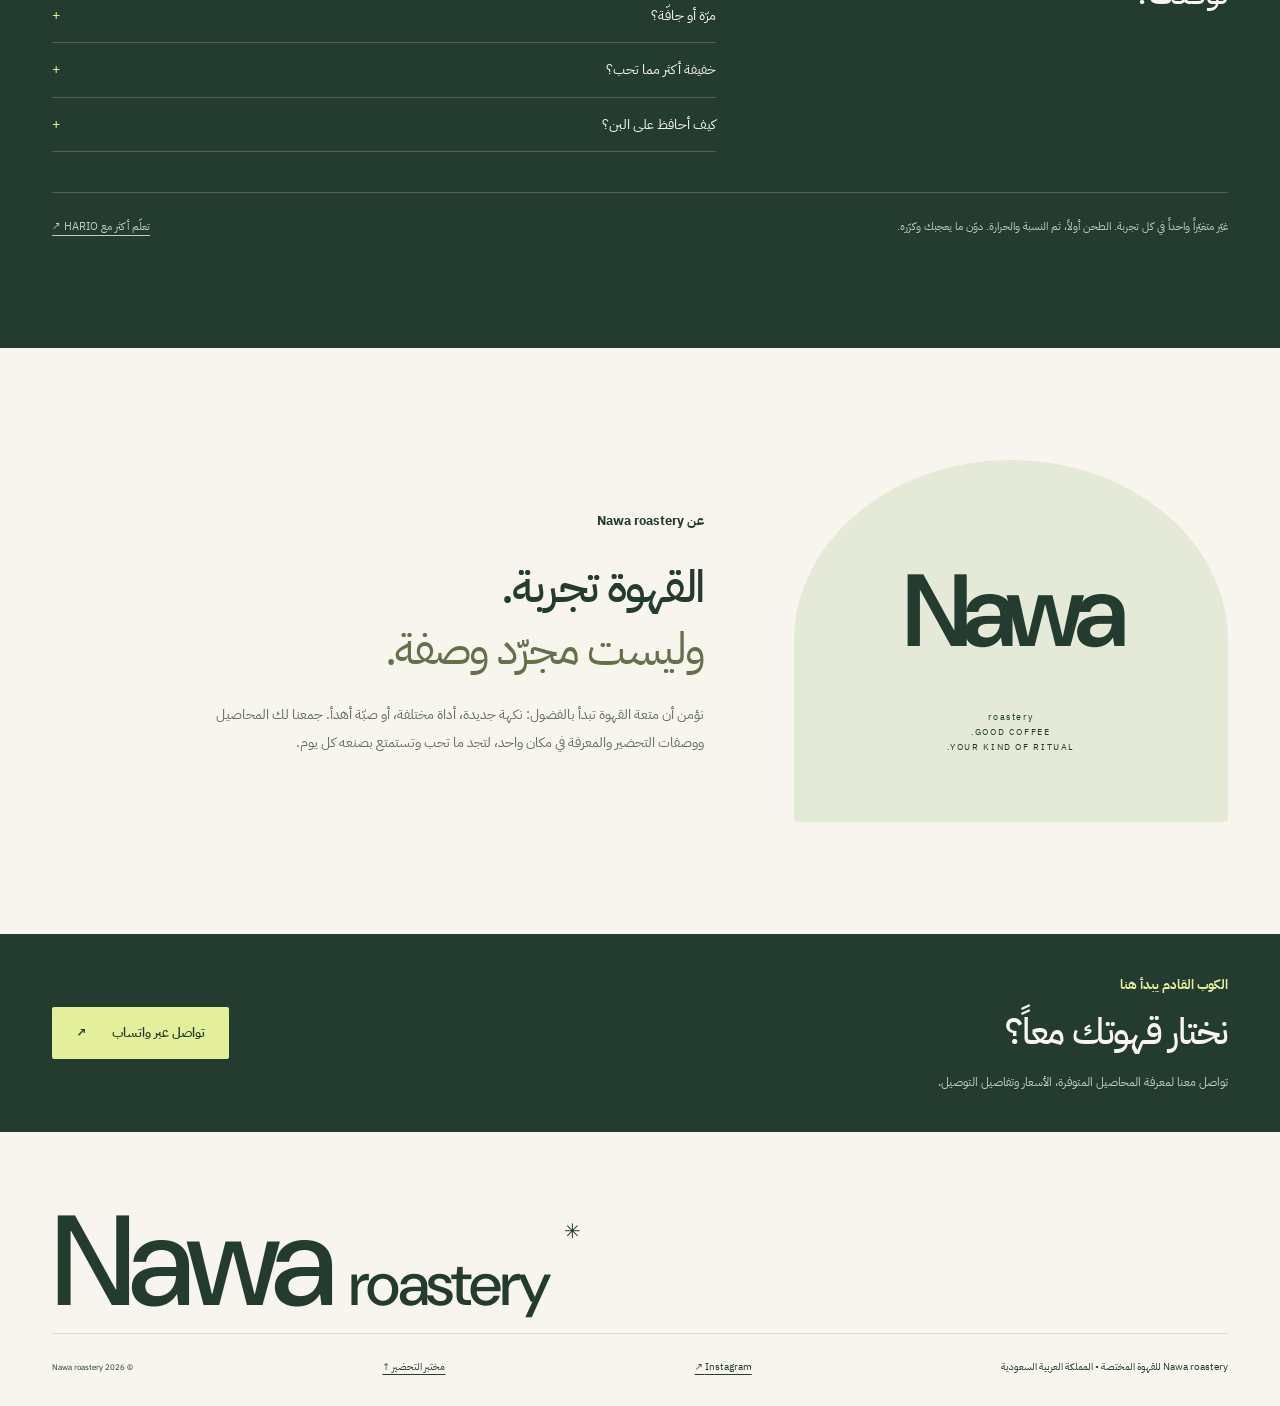
==== commit 51d6df5c: "Rename company website branding to Nawa roastery" ====
--- a/index.html
+++ b/index.html
@@ -2,29 +2,29 @@
 <html lang="ar" dir="rtl">
 <head>
 <meta charset="utf-8"><meta name="viewport" content="width=device-width, initial-scale=1">
-<meta name="theme-color" content="#243c30"><meta name="description" content="سمراء — اكتشف قهوتك، اضبط وصفتك وتعلّم التحضير. SAMRAA specialty coffee, a personal brew lab and coffee discovery guide.">
-<title>سمراء | SAMRAA — Coffee, made yours.</title>
-<link rel="icon" href="assets/mark.svg" type="image/svg+xml">
+<meta name="theme-color" content="#243c30"><meta name="description" content="Nawa roastery — اكتشف قهوتك، اضبط وصفتك وتعلّم التحضير. Nawa roastery specialty coffee, a personal brew lab and coffee discovery guide.">
+<title>Nawa roastery</title>
+<link rel="icon" href="assets/mark.svg?v=nawa" type="image/svg+xml">
 <link rel="preconnect" href="https://fonts.googleapis.com"><link rel="preconnect" href="https://fonts.gstatic.com" crossorigin>
 <link href="https://fonts.googleapis.com/css2?family=DM+Sans:wght@400;500;600;700&family=IBM+Plex+Sans+Arabic:wght@400;500;600;700&family=Playfair+Display:ital,wght@0,500;0,600;1,500&display=swap" rel="stylesheet">
-<link rel="stylesheet" href="style.css?v=audit-20260927">
-<script defer src="script.js?v=audit-20260927"></script>
+<link rel="stylesheet" href="style.css?v=nawa-20260927">
+<script defer src="script.js?v=nawa-20260927"></script>
 </head>
 <body>
 <a class="skip" href="#main" data-ar="انتقل للمحتوى" data-en="Skip to content">انتقل للمحتوى</a>
-<div class="announcement"><span data-ar="من أول حبة، إلى كوب يشبهك." data-en="From the first bean to a cup that feels like you.">من أول حبة، إلى كوب يشبهك.</span><span class="announcement-end">SAMRAA COFFEE ROASTERS</span></div>
-<header class="header"><a class="brand" href="#" aria-label="SAMRAA home"><img src="assets/mark.svg" width="38" height="38" alt=""><span><b>سمراء</b><small>SAMRAA</small></span></a><nav aria-label="Main navigation"><a href="#collection" data-ar="محاصيلنا" data-en="The collection">محاصيلنا</a><a href="#finder" data-ar="اكتشف ذوقك" data-en="Find your coffee">اكتشف ذوقك</a><a href="#brew" data-ar="مختبر التحضير" data-en="Brew lab">مختبر التحضير</a><a href="#academy" data-ar="دليل القهوة" data-en="Coffee academy">دليل القهوة</a></nav><div class="header-actions"><button class="lang" id="language" aria-label="Switch to English">EN</button><button class="bag-button" id="openCart"><span data-ar="طلبك" data-en="Your selection">طلبك</span><span id="cartCount">0</span></button></div></header>
+<div class="announcement"><span data-ar="من أول حبة، إلى كوب يشبهك." data-en="From the first bean to a cup that feels like you.">من أول حبة، إلى كوب يشبهك.</span><span class="announcement-end">Nawa roastery</span></div>
+<header class="header"><a class="brand" href="#" aria-label="Nawa roastery home"><img src="assets/mark.svg?v=nawa" width="38" height="38" alt=""><span dir="ltr"><b>Nawa</b><small>roastery</small></span></a><nav aria-label="Main navigation"><a href="#collection" data-ar="محاصيلنا" data-en="The collection">محاصيلنا</a><a href="#finder" data-ar="اكتشف ذوقك" data-en="Find your coffee">اكتشف ذوقك</a><a href="#brew" data-ar="مختبر التحضير" data-en="Brew lab">مختبر التحضير</a><a href="#academy" data-ar="دليل القهوة" data-en="Coffee academy">دليل القهوة</a></nav><div class="header-actions"><button class="lang" id="language" aria-label="Switch to English">EN</button><button class="bag-button" id="openCart"><span data-ar="طلبك" data-en="Your selection">طلبك</span><span id="cartCount">0</span></button></div></header>
 <main id="main">
-<section class="hero wrap"><div class="hero-copy"><p class="eyebrow"><span class="spark">✳</span><span data-ar="قهوة مختصة. بطريقتك." data-en="SPECIALTY COFFEE. YOUR WAY.">قهوة مختصة. بطريقتك.</span></p><h1 data-ar="كل حبة حكاية.<br><em>وكل كوب، أنت.</em>" data-en="Every bean, a story.<br><em>Every cup, yours.</em>">كل حبة حكاية.<br><em>وكل كوب، أنت.</em></h1><p class="hero-desc" data-ar="اكتشف المحصول الأقرب لذوقك، واضبط وصفتك، واصنع قهوتك بثقة. رحلتك مع سمراء تبدأ من هنا." data-en="Find the coffee that speaks to you. Dial in your recipe. Make your next cup a little more yours. Welcome to SAMRAA.">اكتشف المحصول الأقرب لذوقك، واضبط وصفتك، واصنع قهوتك بثقة. رحلتك مع سمراء تبدأ من هنا.</p><div class="hero-buttons"><a class="button dark" href="#collection"><span data-ar="اكتشف المحاصيل" data-en="Explore the collection">اكتشف المحاصيل</span><span>↗</span></a><a class="text-link" href="#brew" data-ar="حضّر كوبك الأول ←" data-en="Brew a better cup →">حضّر كوبك الأول ←</a></div><div class="hero-bottom"><span class="line-art">◉</span><p data-ar="ذوقك هو البداية.<br><strong>ونحن معك في كل صبّة.</strong>" data-en="Your taste is the starting point.<br><strong>We’re here for every pour.</strong>">ذوقك هو البداية.<br><strong>ونحن معك في كل صبّة.</strong></p></div></div><div class="hero-visual"><img src="assets/hero.webp" alt="" data-alt-ar="صورة توضيحية مولّدة: أداة ترشيح خضراء وإبريق قهوة وكوب" data-alt-en="AI-created illustrative coffee still life with a green dripper, server and cup" fetchpriority="high"><div class="hero-stamp"><span>THE DAILY</span><b>ritual.</b><span>طقوسك اليومية</span></div><div class="image-caption"><span>01 / COFFEE RITUAL</span><span>سمراء</span></div></div></section>
+<section class="hero wrap"><div class="hero-copy"><p class="eyebrow"><span class="spark">✳</span><span data-ar="قهوة مختصة. بطريقتك." data-en="SPECIALTY COFFEE. YOUR WAY.">قهوة مختصة. بطريقتك.</span></p><h1 data-ar="كل حبة حكاية.<br><em>وكل كوب، أنت.</em>" data-en="Every bean, a story.<br><em>Every cup, yours.</em>">كل حبة حكاية.<br><em>وكل كوب، أنت.</em></h1><p class="hero-desc" data-ar="اكتشف المحصول الأقرب لذوقك، واضبط وصفتك، واصنع قهوتك بثقة. رحلتك مع Nawa roastery تبدأ من هنا." data-en="Find the coffee that speaks to you. Dial in your recipe. Make your next cup a little more yours. Welcome to Nawa roastery.">اكتشف المحصول الأقرب لذوقك، واضبط وصفتك، واصنع قهوتك بثقة. رحلتك مع Nawa roastery تبدأ من هنا.</p><div class="hero-buttons"><a class="button dark" href="#collection"><span data-ar="اكتشف المحاصيل" data-en="Explore the collection">اكتشف المحاصيل</span><span>↗</span></a><a class="text-link" href="#brew" data-ar="حضّر كوبك الأول ←" data-en="Brew a better cup →">حضّر كوبك الأول ←</a></div><div class="hero-bottom"><span class="line-art">◉</span><p data-ar="ذوقك هو البداية.<br><strong>ونحن معك في كل صبّة.</strong>" data-en="Your taste is the starting point.<br><strong>We’re here for every pour.</strong>">ذوقك هو البداية.<br><strong>ونحن معك في كل صبّة.</strong></p></div></div><div class="hero-visual"><img src="assets/hero.webp" alt="" data-alt-ar="صورة توضيحية مولّدة: أداة ترشيح خضراء وإبريق قهوة وكوب" data-alt-en="AI-created illustrative coffee still life with a green dripper, server and cup" fetchpriority="high"><div class="hero-stamp"><span>THE DAILY</span><b>ritual.</b><span>طقوسك اليومية</span></div><div class="image-caption"><span>01 / COFFEE RITUAL</span><span>Nawa roastery</span></div></div></section>
 <div class="values"><span data-ar="اكتشف النكهة" data-en="DISCOVER YOUR FLAVOUR">اكتشف النكهة</span><i>✳</i><span data-ar="تعلّم التحضير" data-en="LEARN THE CRAFT">تعلّم التحضير</span><i>✳</i><span data-ar="اصنع طقوسك" data-en="MAKE IT A RITUAL">اصنع طقوسك</span><i>✳</i><span data-ar="استمتع بكل كوب" data-en="ENJOY EVERY CUP">استمتع بكل كوب</span></div>
-<section id="collection" class="section wrap"><div class="section-heading"><div><p class="eyebrow" data-ar="01 — محاصيل سمراء" data-en="01 — THE SAMRAA COLLECTION">01 — محاصيل سمراء</p><h2 data-ar="ستة محاصيل.<br><em>عوالم من النكهة.</em>" data-en="Six coffees.<br><em>A world of flavour.</em>">ستة محاصيل.<br><em>عوالم من النكهة.</em></h2></div><p data-ar="تعرّف على أسماء محاصيلنا ومناشئها. تواصل معنا لمعرفة مواصفات الدفعة الحالية والتوفّر." data-en="Explore our coffee names and origins. Contact us for current lot specifications and availability.">تعرّف على أسماء محاصيلنا ومناشئها. تواصل معنا لمعرفة مواصفات الدفعة الحالية والتوفّر.</p></div><div class="filter-row" id="filters" role="group" aria-label="Filter coffees"></div><div class="coffee-grid" id="coffeeGrid"></div><p class="collection-note" data-ar="النكهات والمعالجة والتحميص تختلف بين الدفعات. نؤكّد مواصفات الدفعة والتوفّر والأوزان والأسعار قبل الطلب." data-en="Tasting notes, processing and roasting vary by lot. We confirm current specifications, availability, pack sizes and prices before you order.">النكهات والمعالجة والتحميص تختلف بين الدفعات. نؤكّد مواصفات الدفعة والتوفّر والأوزان والأسعار قبل الطلب.</p></section>
+<section id="collection" class="section wrap"><div class="section-heading"><div><p class="eyebrow" data-ar="01 — محاصيل Nawa roastery" data-en="01 — THE Nawa roastery COLLECTION">01 — محاصيل Nawa roastery</p><h2 data-ar="ستة محاصيل.<br><em>عوالم من النكهة.</em>" data-en="Six coffees.<br><em>A world of flavour.</em>">ستة محاصيل.<br><em>عوالم من النكهة.</em></h2></div><p data-ar="تعرّف على أسماء محاصيلنا ومناشئها. تواصل معنا لمعرفة مواصفات الدفعة الحالية والتوفّر." data-en="Explore our coffee names and origins. Contact us for current lot specifications and availability.">تعرّف على أسماء محاصيلنا ومناشئها. تواصل معنا لمعرفة مواصفات الدفعة الحالية والتوفّر.</p></div><div class="filter-row" id="filters" role="group" aria-label="Filter coffees"></div><div class="coffee-grid" id="coffeeGrid"></div><p class="collection-note" data-ar="النكهات والمعالجة والتحميص تختلف بين الدفعات. نؤكّد مواصفات الدفعة والتوفّر والأوزان والأسعار قبل الطلب." data-en="Tasting notes, processing and roasting vary by lot. We confirm current specifications, availability, pack sizes and prices before you order.">النكهات والمعالجة والتحميص تختلف بين الدفعات. نؤكّد مواصفات الدفعة والتوفّر والأوزان والأسعار قبل الطلب.</p></section>
 <section id="finder" class="finder wrap"><div class="finder-intro"><p class="eyebrow" data-ar="02 — اكتشف ذوقك" data-en="02 — FIND YOUR COFFEE">02 — اكتشف ذوقك</p><h2 data-ar="قهوتك المفضّلة،<br><em>تنتظرك.</em>" data-en="Your next favourite<br><em>is in here.</em>">قهوتك المفضّلة،<br><em>تنتظرك.</em></h2><p data-ar="ثلاثة أسئلة تجمع تفضيلاتك، لتشاركها معنا ونساعدك في الاختيار." data-en="Three questions to collect your preferences, so we can help you choose from current lots.">ثلاثة أسئلة تجمع تفضيلاتك، لتشاركها معنا ونساعدك في الاختيار.</p><div class="finder-flower" aria-hidden="true">✳</div></div><div class="quiz" id="quiz"></div></section>
 <section id="brew" class="section wrap"><div class="section-heading"><div><p class="eyebrow" data-ar="03 — مختبر التحضير" data-en="03 — YOUR PERSONAL BREW LAB">03 — مختبر التحضير</p><h2 data-ar="كوب أفضل.<br><em>حسبة أبسط.</em>" data-en="A better cup.<br><em>Less guesswork.</em>">كوب أفضل.<br><em>حسبة أبسط.</em></h2></div><p data-ar="ابدأ بجرعة المرجع واقرأ مصدر الوصفة. تغيير الجرعة يحسب الكميات فقط؛ الطحن والتوقيت يحتاجان ضبطاً بالتذوّق." data-en="Start at the reference dose and read the linked source. Changing dose scales amounts only; grind and timing still need adjustment by taste.">ابدأ بجرعة المرجع واقرأ مصدر الوصفة. تغيير الجرعة يحسب الكميات فقط؛ الطحن والتوقيت يحتاجان ضبطاً بالتذوّق.</p></div><div class="brew-shell"><div class="brew-controls"><div class="method-grid" id="methods" role="group" aria-label="Brewing methods"></div><div id="styleControl"><label class="control-label" for="brewStyle" data-ar="أسلوب V60" data-en="V60 style">أسلوب V60</label><select id="brewStyle"></select></div><div class="dose-heading"><label for="dose" data-ar="كمية البن" data-en="Coffee dose">كمية البن</label><output id="doseValue" for="dose">20 g</output></div><input id="dose" type="range" min="10" max="40" step="1" value="20"><div class="range-labels"><span id="doseMin">10 g</span><span id="doseMax">40 g</span></div><div class="ratio-note" id="ratioNote"></div><button id="referenceDose" class="text-link reset" type="button"></button><div class="timer-panel"><div><span class="control-label" data-ar="مؤقّت التحضير" data-en="BREW TIMER">مؤقّت التحضير</span><output id="timer" dir="ltr">00:00</output></div><button id="timerToggle" class="button dark small" data-ar="ابدأ" data-en="Start">ابدأ</button><button id="timerReset" class="reset" data-ar="إعادة" data-en="Reset">إعادة</button></div></div><div class="brew-recipe"><div class="recipe-heading"><div><p class="eyebrow" data-ar="وصفتك اليوم" data-en="TODAY’S RECIPE">وصفتك اليوم</p><h3 id="recipeTitle"></h3></div><button class="copy-button" id="copyRecipe" data-ar="نسخ الوصفة ↗" data-en="Copy recipe ↗">نسخ الوصفة ↗</button></div><div class="metrics" id="metrics" aria-live="polite"></div><ol class="recipe-steps" id="recipeSteps"></ol><p id="recipeTip" class="recipe-tip"></p><div id="recipeSource" class="recipe-source"></div></div></div></section>
-<section id="academy" class="academy"><div class="wrap section"><div class="section-heading"><div><p class="eyebrow" data-ar="04 — أكاديمية سمراء" data-en="04 — THE COFFEE ACADEMY">04 — أكاديمية سمراء</p><h2 data-ar="تفاصيل صغيرة.<br><em>فرق تتذوّقه.</em>" data-en="Small details.<br><em>A difference you taste.</em>">تفاصيل صغيرة.<br><em>فرق تتذوّقه.</em></h2></div><p data-ar="هذه أساسيات التحضير بالتقطير والفلتر الورقي. للوصفات الأخرى استخدم مختبر التحضير واختر أداتك." data-en="These are paper-filter pour-over basics. For other methods, choose your brewer in the brew lab.">هذه أساسيات التحضير بالتقطير والفلتر الورقي. للوصفات الأخرى استخدم مختبر التحضير واختر أداتك.</p></div><div class="lesson-grid" id="lessons"></div><div class="taste-fix"><h3 data-ar="مذاق الكوب ليس كما توقّعت؟" data-en="Cup not quite right?">مذاق الكوب ليس كما توقّعت؟</h3><div id="troubleshooting"></div></div><div class="academy-bottom"><p data-ar="غيّر متغيّراً واحداً في كل تجربة. الطحن أولاً، ثم النسبة والحرارة. دوّن ما يعجبك وكرّره." data-en="Change one variable at a time. Start with grind, then ratio and temperature. Note what you enjoy, and repeat it.">غيّر متغيّراً واحداً في كل تجربة. الطحن أولاً، ثم النسبة والحرارة. دوّن ما يعجبك وكرّره.</p><a href="https://www.hario-usa.com/pages/recipes-and-guides" target="_blank" rel="noopener noreferrer" data-ar="تعلّم أكثر مع HARIO ↗" data-en="Learn more with HARIO ↗">تعلّم أكثر مع HARIO ↗</a></div></div></section>
-<section class="story section wrap"><div class="story-mark"><span>سمراء</span><small>GOOD COFFEE.<br>YOUR KIND OF RITUAL.</small></div><div><p class="eyebrow" data-ar="عن سمراء" data-en="THE SAMRAA APPROACH">عن سمراء</p><h2 data-ar="القهوة تجربة.<br><em>وليست مجرّد وصفة.</em>" data-en="Good coffee is personal.<br><em>So make it yours.</em>">القهوة تجربة.<br><em>وليست مجرّد وصفة.</em></h2><p data-ar="نؤمن أن متعة القهوة تبدأ بالفضول: نكهة جديدة، أداة مختلفة، أو صبّة أهدأ. جمعنا لك المحاصيل ووصفات التحضير والمعرفة في مكان واحد، لتجد ما تحب وتستمتع بصنعه كل يوم." data-en="Coffee gets interesting when you get curious. A new flavour. A different brewer. A slower pour. SAMRAA brings the collection, the recipes and the know-how together, so you can discover what you love and enjoy making it every day.">نؤمن أن متعة القهوة تبدأ بالفضول: نكهة جديدة، أداة مختلفة، أو صبّة أهدأ. جمعنا لك المحاصيل ووصفات التحضير والمعرفة في مكان واحد، لتجد ما تحب وتستمتع بصنعه كل يوم.</p></div></section>
+<section id="academy" class="academy"><div class="wrap section"><div class="section-heading"><div><p class="eyebrow" data-ar="04 — أكاديمية Nawa roastery" data-en="04 — THE COFFEE ACADEMY">04 — أكاديمية Nawa roastery</p><h2 data-ar="تفاصيل صغيرة.<br><em>فرق تتذوّقه.</em>" data-en="Small details.<br><em>A difference you taste.</em>">تفاصيل صغيرة.<br><em>فرق تتذوّقه.</em></h2></div><p data-ar="هذه أساسيات التحضير بالتقطير والفلتر الورقي. للوصفات الأخرى استخدم مختبر التحضير واختر أداتك." data-en="These are paper-filter pour-over basics. For other methods, choose your brewer in the brew lab.">هذه أساسيات التحضير بالتقطير والفلتر الورقي. للوصفات الأخرى استخدم مختبر التحضير واختر أداتك.</p></div><div class="lesson-grid" id="lessons"></div><div class="taste-fix"><h3 data-ar="مذاق الكوب ليس كما توقّعت؟" data-en="Cup not quite right?">مذاق الكوب ليس كما توقّعت؟</h3><div id="troubleshooting"></div></div><div class="academy-bottom"><p data-ar="غيّر متغيّراً واحداً في كل تجربة. الطحن أولاً، ثم النسبة والحرارة. دوّن ما يعجبك وكرّره." data-en="Change one variable at a time. Start with grind, then ratio and temperature. Note what you enjoy, and repeat it.">غيّر متغيّراً واحداً في كل تجربة. الطحن أولاً، ثم النسبة والحرارة. دوّن ما يعجبك وكرّره.</p><a href="https://www.hario-usa.com/pages/recipes-and-guides" target="_blank" rel="noopener noreferrer" data-ar="تعلّم أكثر مع HARIO ↗" data-en="Learn more with HARIO ↗">تعلّم أكثر مع HARIO ↗</a></div></div></section>
+<section class="story section wrap"><div class="story-mark"><span dir="ltr">Nawa</span><small>roastery</small><small>GOOD COFFEE.<br>YOUR KIND OF RITUAL.</small></div><div><p class="eyebrow" data-ar="عن Nawa roastery" data-en="THE Nawa roastery APPROACH">عن Nawa roastery</p><h2 data-ar="القهوة تجربة.<br><em>وليست مجرّد وصفة.</em>" data-en="Good coffee is personal.<br><em>So make it yours.</em>">القهوة تجربة.<br><em>وليست مجرّد وصفة.</em></h2><p data-ar="نؤمن أن متعة القهوة تبدأ بالفضول: نكهة جديدة، أداة مختلفة، أو صبّة أهدأ. جمعنا لك المحاصيل ووصفات التحضير والمعرفة في مكان واحد، لتجد ما تحب وتستمتع بصنعه كل يوم." data-en="Coffee gets interesting when you get curious. A new flavour. A different brewer. A slower pour. Nawa roastery brings the collection, the recipes and the know-how together, so you can discover what you love and enjoy making it every day.">نؤمن أن متعة القهوة تبدأ بالفضول: نكهة جديدة، أداة مختلفة، أو صبّة أهدأ. جمعنا لك المحاصيل ووصفات التحضير والمعرفة في مكان واحد، لتجد ما تحب وتستمتع بصنعه كل يوم.</p></div></section>
 <section class="order-banner wrap"><div><p class="eyebrow" data-ar="الكوب القادم يبدأ هنا" data-en="YOUR NEXT CUP STARTS HERE">الكوب القادم يبدأ هنا</p><h2 data-ar="نختار قهوتك معاً؟" data-en="Let’s find your coffee.">نختار قهوتك معاً؟</h2><p data-ar="تواصل معنا لمعرفة المحاصيل المتوفرة، الأسعار وتفاصيل التوصيل." data-en="Talk to us for current availability, prices and delivery details.">تواصل معنا لمعرفة المحاصيل المتوفرة، الأسعار وتفاصيل التوصيل.</p></div><a class="button lime" id="contactWhatsApp" target="_blank" rel="noopener noreferrer"><span data-ar="تواصل عبر واتساب" data-en="Talk to us on WhatsApp">تواصل عبر واتساب</span><span>↗</span></a></section>
 </main>
-<footer class="wrap"><a class="footer-wordmark" href="#">SAMRAA<span>✳</span></a><div class="footer-bottom"><p data-ar="سمراء للقهوة المختصة • المملكة العربية السعودية" data-en="SAMRAA Specialty Coffee • Saudi Arabia">سمراء للقهوة المختصة • المملكة العربية السعودية</p><a href="https://www.instagram.com/roastery.ksa/" target="_blank" rel="noopener noreferrer">Instagram ↗</a><a href="#brew" data-ar="مختبر التحضير ↑" data-en="Back to brew lab ↑">مختبر التحضير ↑</a><small>© <span id="year"></span> SAMRAA</small></div></footer>
+<footer class="wrap"><a class="footer-wordmark" href="#">Nawa <span class="roastery-label">roastery</span><span>✳</span></a><div class="footer-bottom"><p data-ar="Nawa roastery للقهوة المختصة • المملكة العربية السعودية" data-en="Nawa roastery • Saudi Arabia">Nawa roastery للقهوة المختصة • المملكة العربية السعودية</p><a href="https://www.instagram.com/roastery.ksa/" target="_blank" rel="noopener noreferrer">Instagram ↗</a><a href="#brew" data-ar="مختبر التحضير ↑" data-en="Back to brew lab ↑">مختبر التحضير ↑</a><small>© <span id="year"></span> Nawa roastery</small></div></footer>
 <dialog id="coffeeDialog" aria-label="Coffee details"><button class="close-dialog" data-close="coffeeDialog" aria-label="Close">×</button><div id="coffeeDetail"></div></dialog>
 <dialog id="cartDialog" aria-label="Order enquiry"><button class="close-dialog" data-close="cartDialog" aria-label="Close">×</button><p class="eyebrow" data-ar="من اختيارك إلى كوبك" data-en="FROM YOUR SELECTION TO YOUR CUP">من اختيارك إلى كوبك</p><h2 data-ar="اختياراتك" data-en="Your selection">اختياراتك</h2><div id="cartItems"></div><p class="cart-note" data-ar="هذه قائمة استفسار وليست عملية دفع. نؤكّد معك الوزن والسعر والتوفّر عبر واتساب قبل الطلب." data-en="This is an enquiry list, not a checkout. We’ll confirm pack size, price and availability with you on WhatsApp before you order.">هذه قائمة استفسار وليست عملية دفع. نؤكّد معك الوزن والسعر والتوفّر عبر واتساب قبل الطلب.</p><a id="sendOrder" class="button dark" target="_blank" rel="noopener noreferrer" data-ar="أرسل اختياراتك عبر واتساب ↗" data-en="Send your selection on WhatsApp ↗">أرسل اختياراتك عبر واتساب ↗</a></dialog>
 <div id="toast" role="status" aria-live="polite"></div>
--- a/style.css
+++ b/style.css
@@ -7,3 +7,9 @@
 
 
 .recipe-source{margin-top:18px;padding-top:18px;border-top:1px solid var(--line);font-size:11px;overflow-wrap:anywhere}.recipe-source strong,.recipe-source a{display:block;margin-bottom:8px}.recipe-source a{text-decoration:underline;text-underline-offset:3px}.recipe-source p{color:var(--muted);margin-bottom:0}.metric b{font-size:clamp(15px,1.7vw,22px);overflow-wrap:anywhere}.metric{min-width:0}#referenceDose{font-size:11px;margin-top:10px}.footer-wordmark{font-size:clamp(80px,15vw,190px)}@media(max-width:760px){.footer-wordmark{font-size:18vw}.metrics{grid-template-columns:repeat(2,minmax(0,1fr))}.coffee-art .art-top{letter-spacing:0}.recipe-heading{align-items:start}.quiz-option{min-height:66px}}
+/* Allow long translated recipe controls to shrink within narrow screens. */
+.brew-controls,.brew-recipe{min-width:0}.brew-controls select{width:100%;min-width:0}.recipe-source a{overflow-wrap:anywhere}.recipe-heading>div{min-width:0}
+@media(max-width:360px){.brew-controls,.brew-recipe{padding:18px 14px}.timer-panel{gap:6px;flex-wrap:wrap}.method{font-size:10px}.recipe-heading{flex-wrap:wrap}}
+
+/* Nawa roastery wordmark */
+.brand b,.story-mark>span{font-family:"DM Sans",sans-serif}.brand small{letter-spacing:.14em}.footer-wordmark{font-size:clamp(54px,10vw,135px);letter-spacing:-.055em}.footer-wordmark .roastery-label{font-size:.48em;vertical-align:baseline;margin:0;letter-spacing:-.035em}.story-mark>span{font-size:clamp(60px,8vw,110px)}
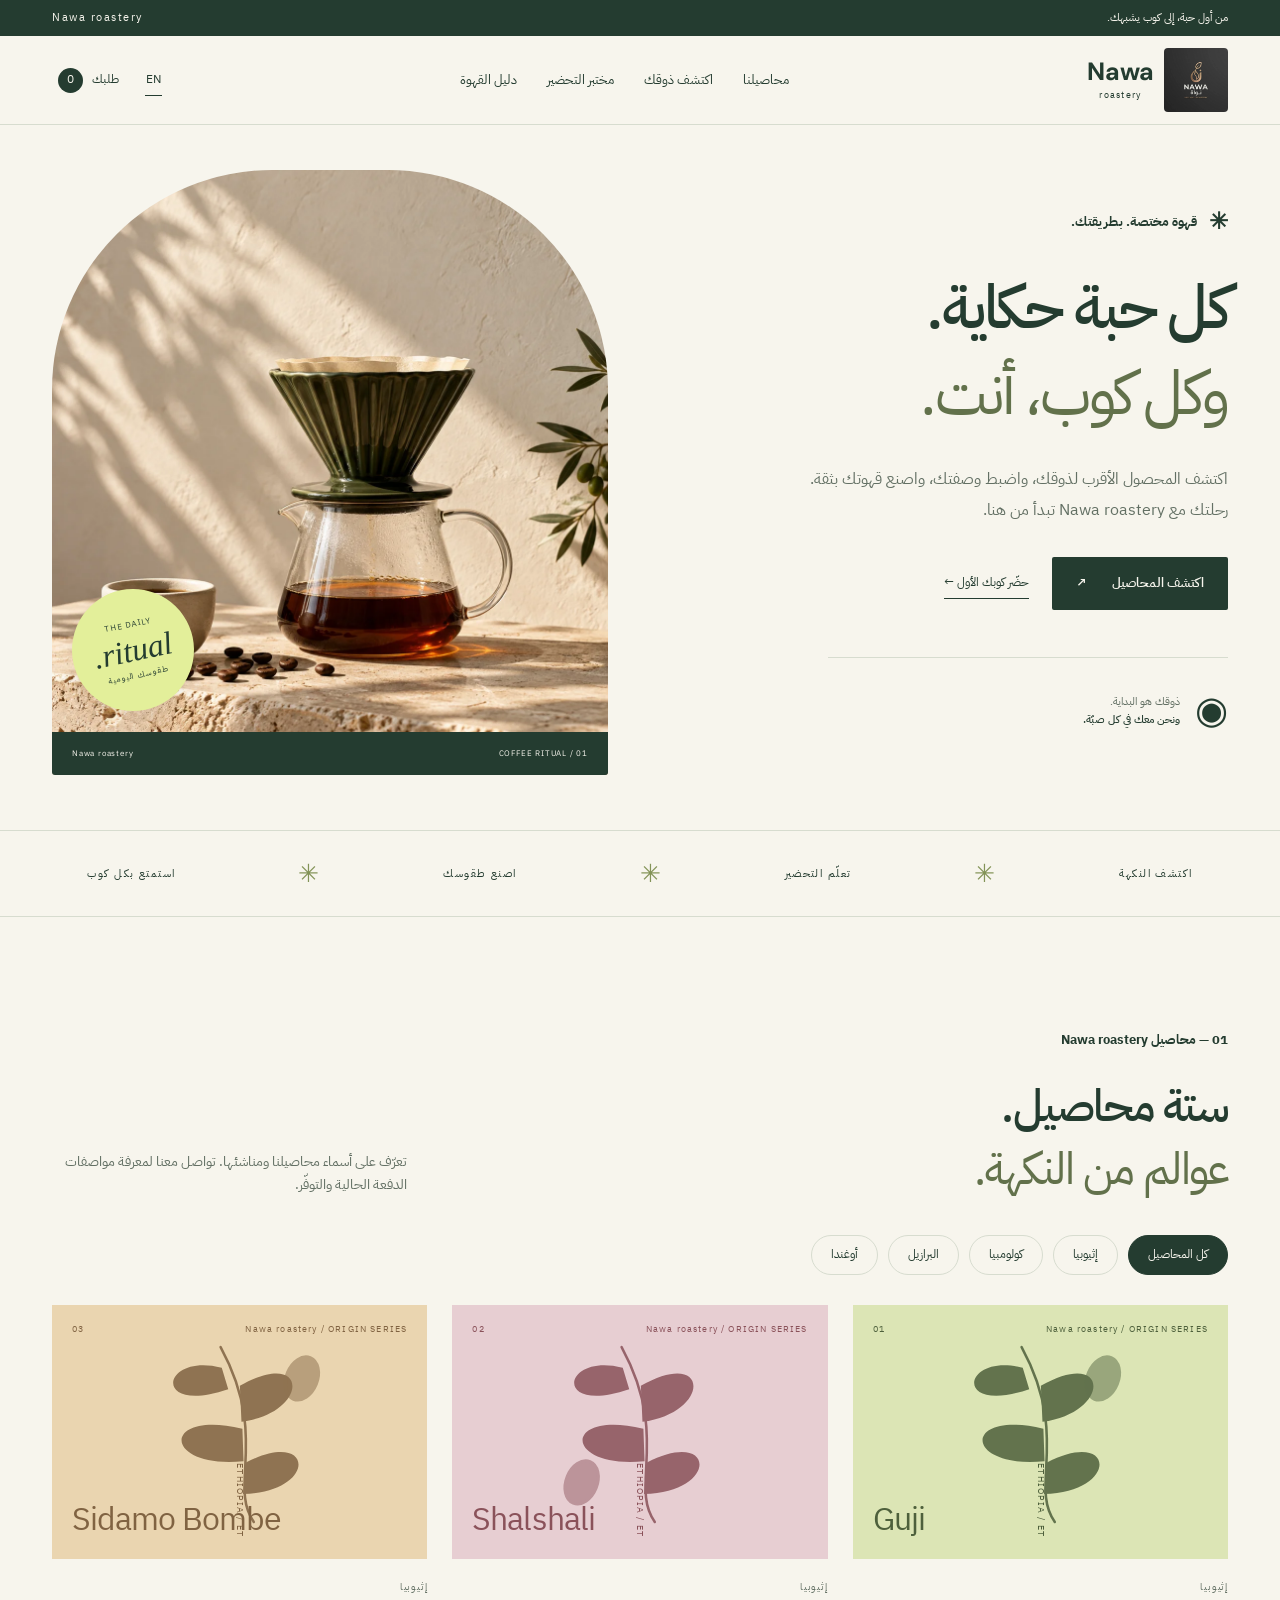
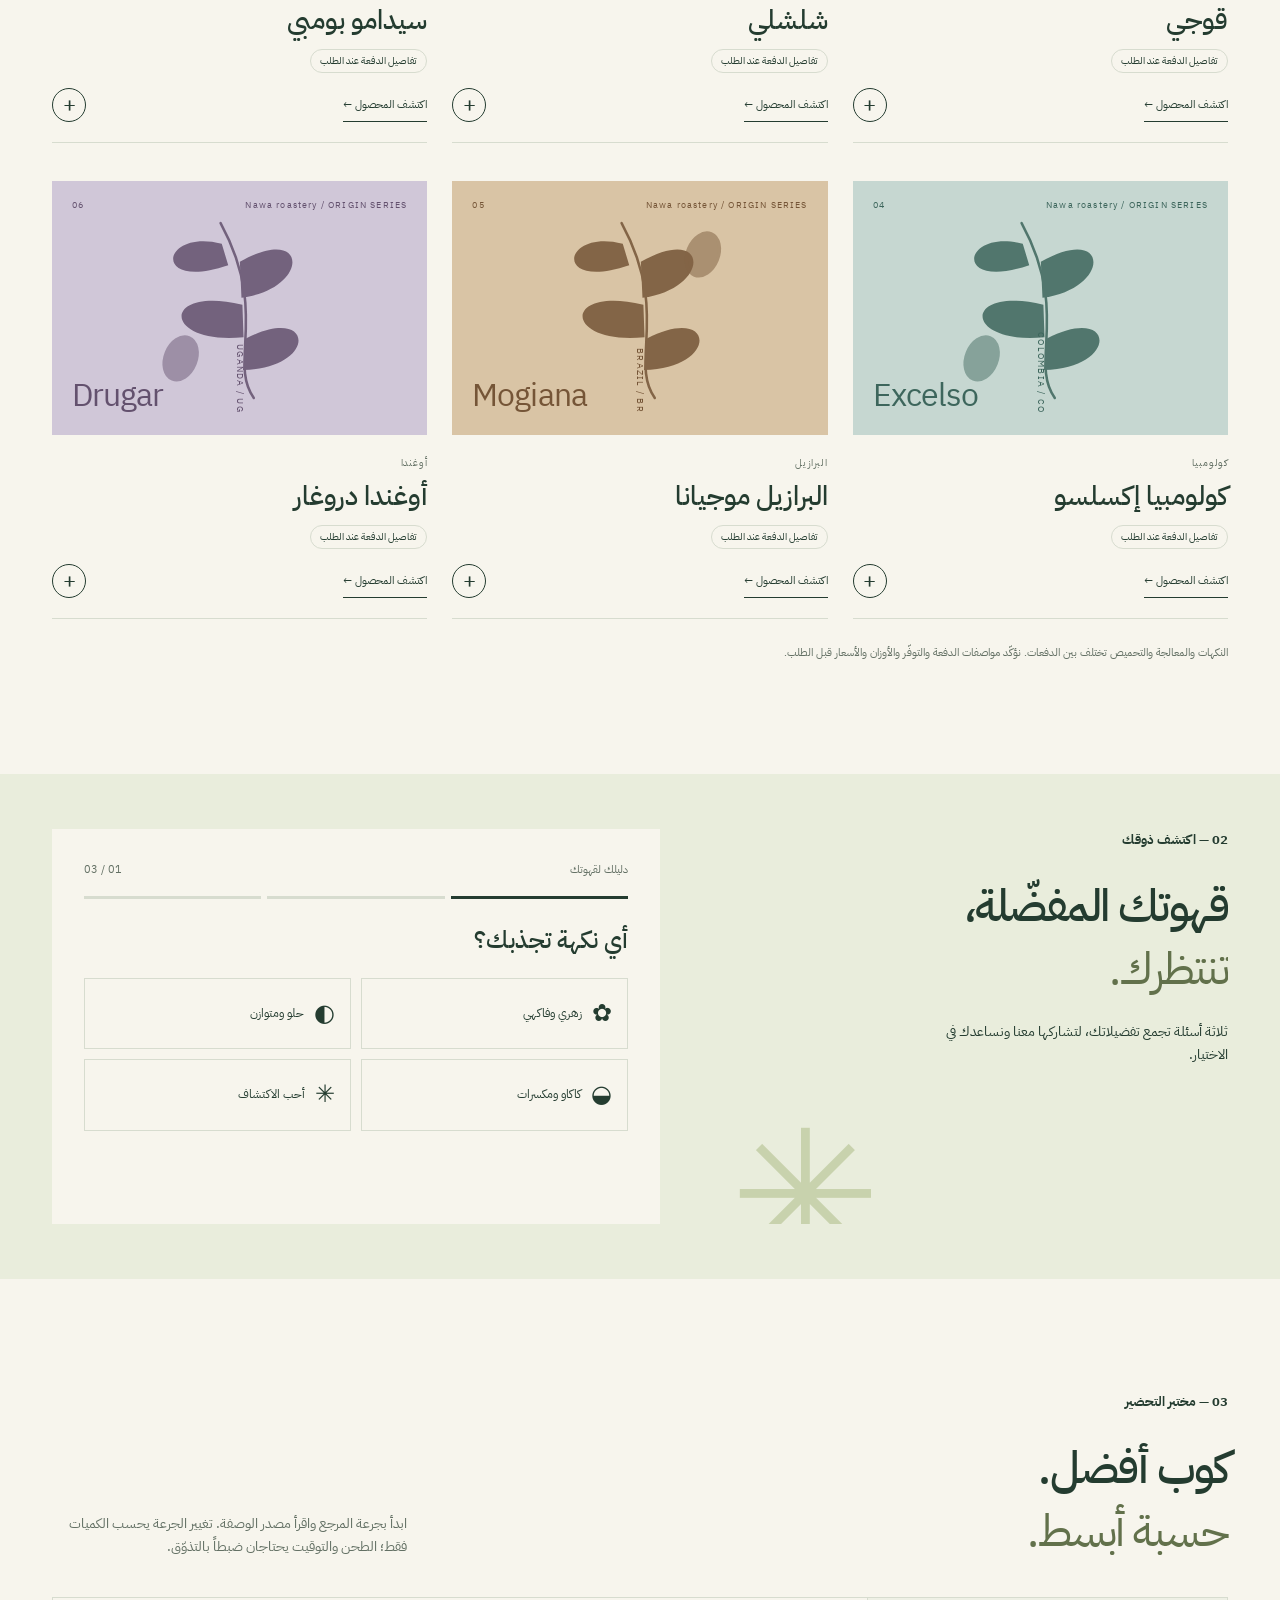
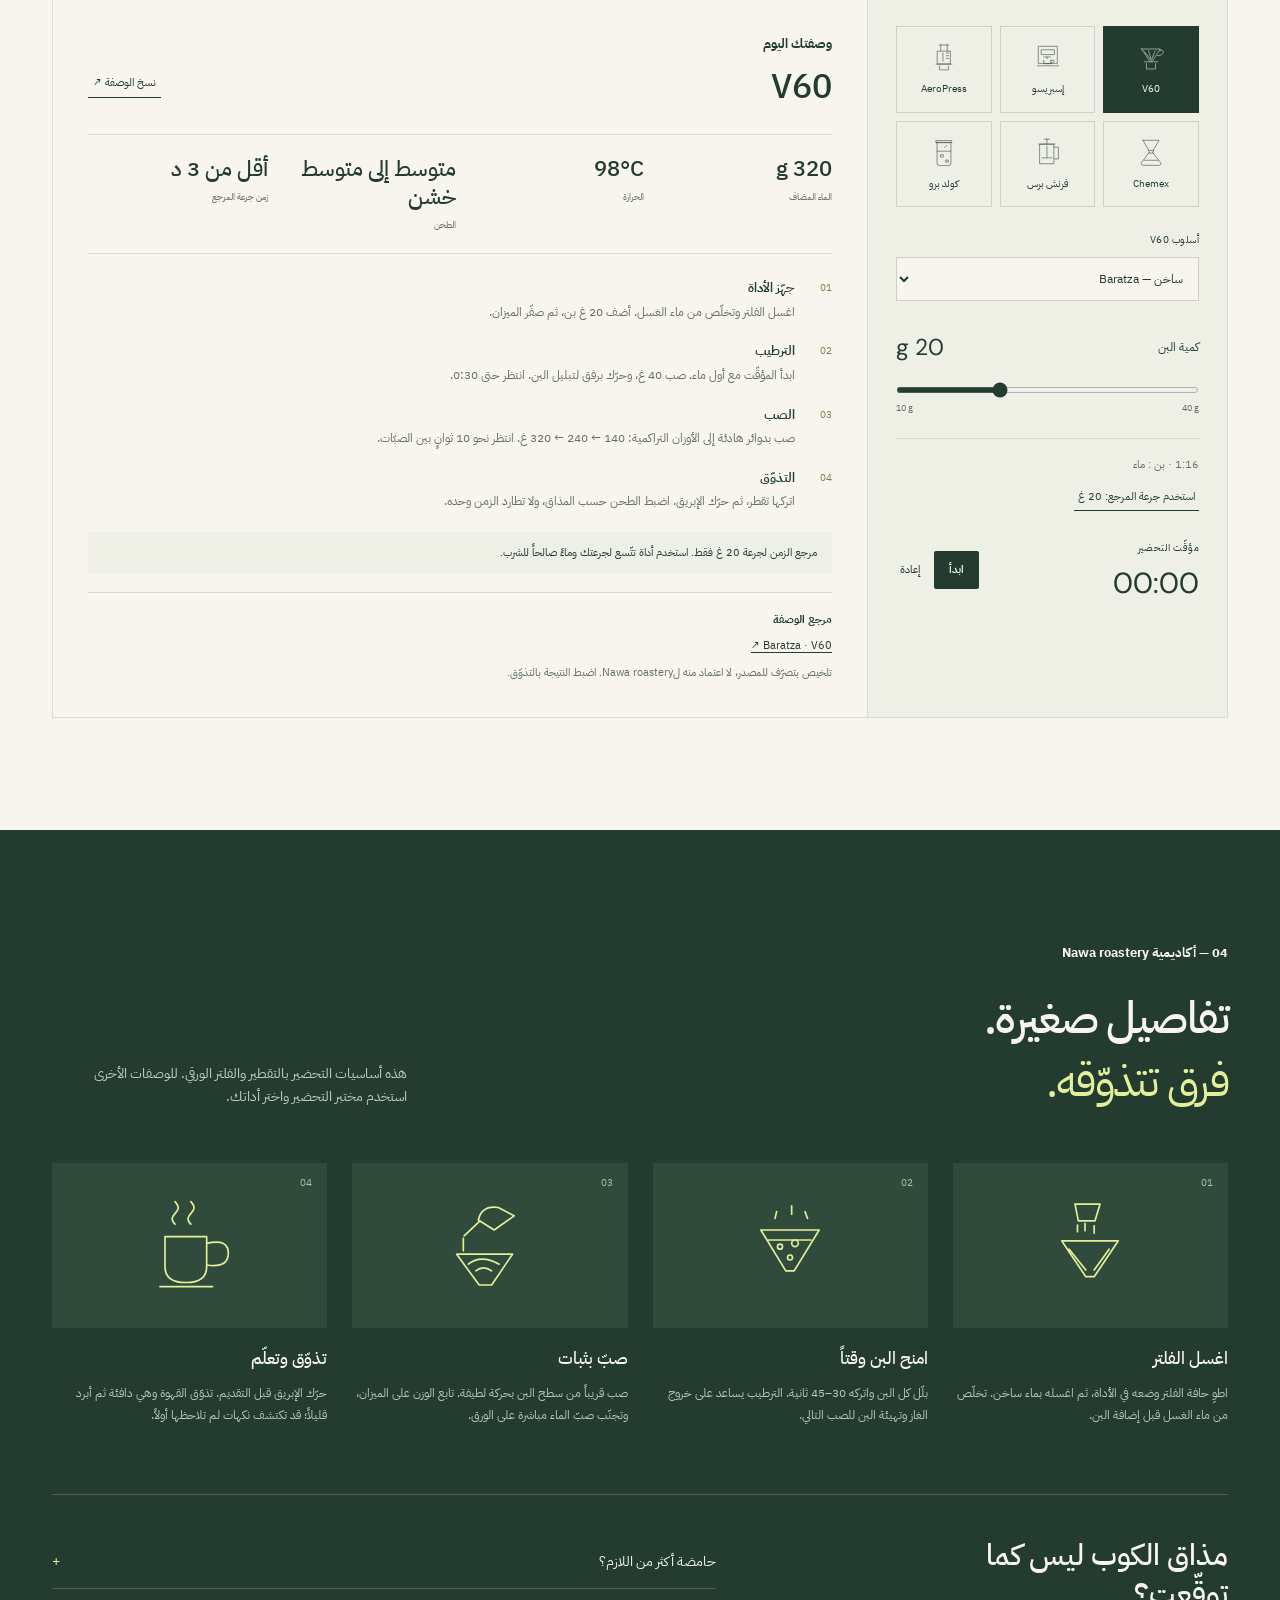
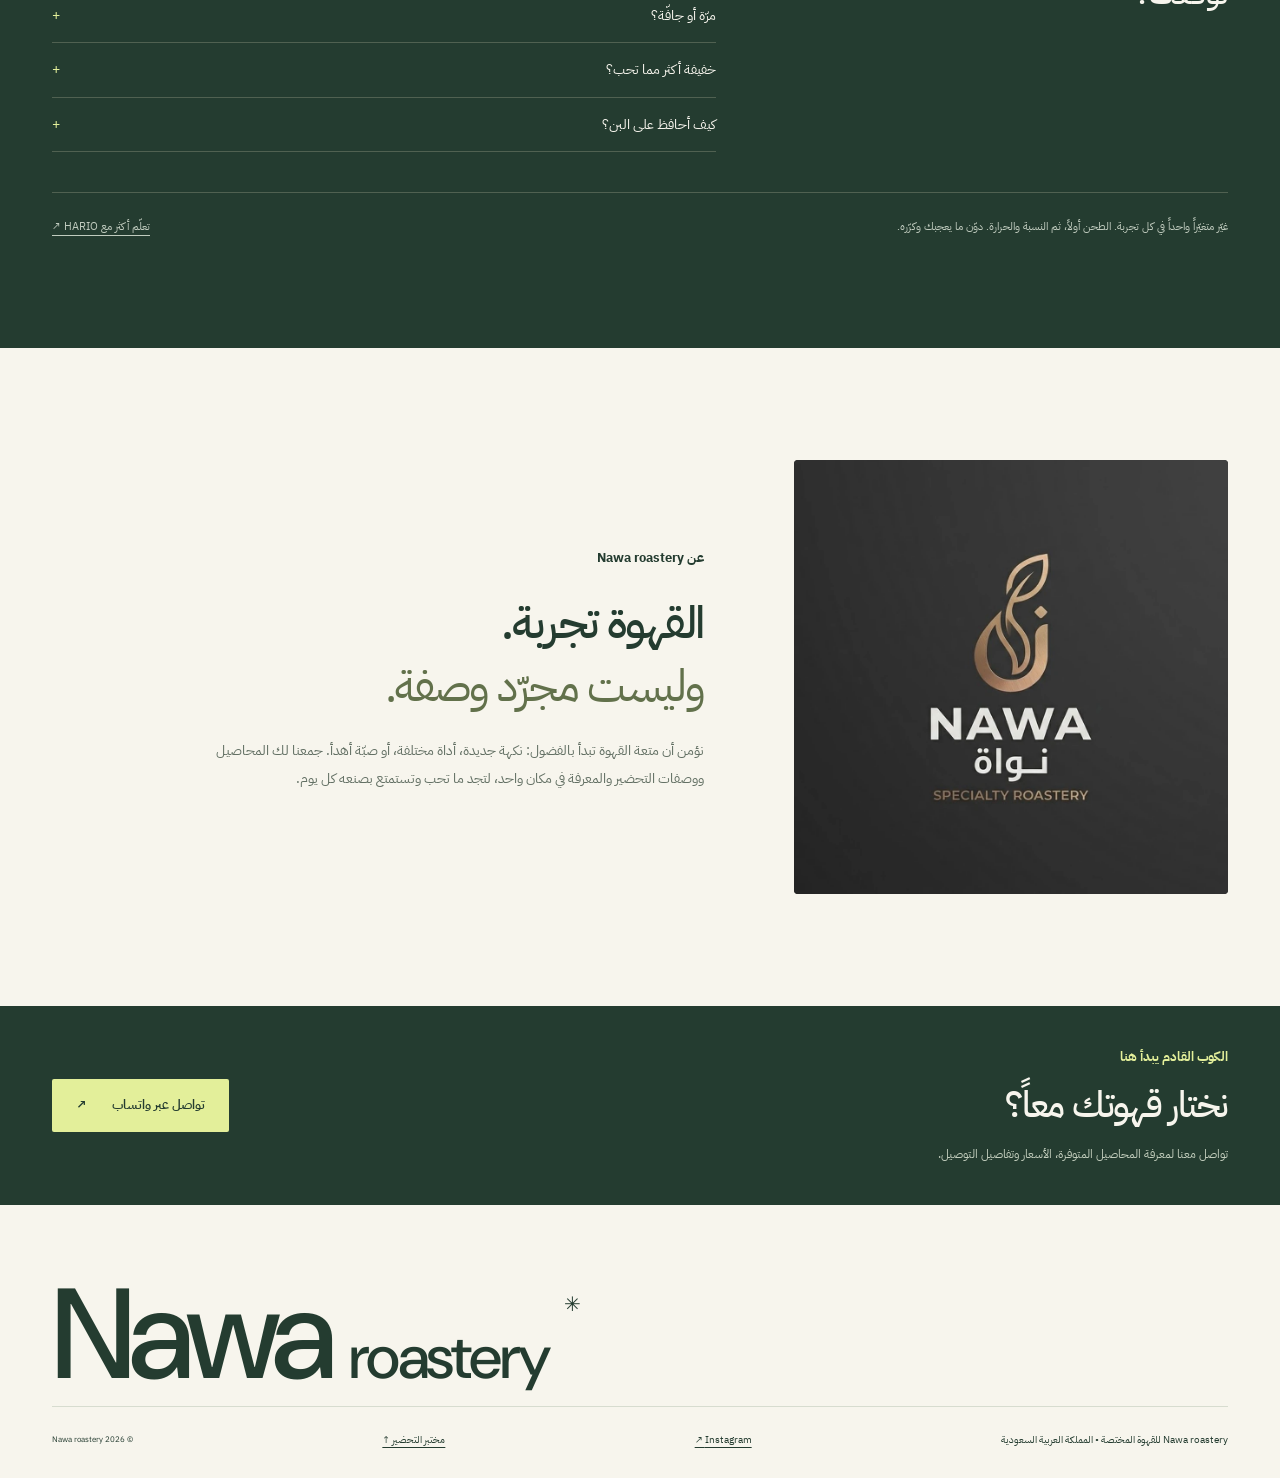
==== commit 9ae1924e: "Use supplied official Nawa logo in header, brand section and favicon" ====
--- a/index.html
+++ b/index.html
@@ -4,16 +4,16 @@
 <meta charset="utf-8"><meta name="viewport" content="width=device-width, initial-scale=1">
 <meta name="theme-color" content="#243c30"><meta name="description" content="Nawa roastery — اكتشف قهوتك، اضبط وصفتك وتعلّم التحضير. Nawa roastery specialty coffee, a personal brew lab and coffee discovery guide.">
 <title>Nawa roastery</title>
-<link rel="icon" href="assets/mark.svg?v=nawa" type="image/svg+xml">
+<link rel="icon" href="assets/nawa-logo.webp" type="image/webp">
 <link rel="preconnect" href="https://fonts.googleapis.com"><link rel="preconnect" href="https://fonts.gstatic.com" crossorigin>
 <link href="https://fonts.googleapis.com/css2?family=DM+Sans:wght@400;500;600;700&family=IBM+Plex+Sans+Arabic:wght@400;500;600;700&family=Playfair+Display:ital,wght@0,500;0,600;1,500&display=swap" rel="stylesheet">
-<link rel="stylesheet" href="style.css?v=nawa-20260927">
+<link rel="stylesheet" href="style.css?v=nawa-logo-20260928">
 <script defer src="script.js?v=nawa-20260927"></script>
 </head>
 <body>
 <a class="skip" href="#main" data-ar="انتقل للمحتوى" data-en="Skip to content">انتقل للمحتوى</a>
 <div class="announcement"><span data-ar="من أول حبة، إلى كوب يشبهك." data-en="From the first bean to a cup that feels like you.">من أول حبة، إلى كوب يشبهك.</span><span class="announcement-end">Nawa roastery</span></div>
-<header class="header"><a class="brand" href="#" aria-label="Nawa roastery home"><img src="assets/mark.svg?v=nawa" width="38" height="38" alt=""><span dir="ltr"><b>Nawa</b><small>roastery</small></span></a><nav aria-label="Main navigation"><a href="#collection" data-ar="محاصيلنا" data-en="The collection">محاصيلنا</a><a href="#finder" data-ar="اكتشف ذوقك" data-en="Find your coffee">اكتشف ذوقك</a><a href="#brew" data-ar="مختبر التحضير" data-en="Brew lab">مختبر التحضير</a><a href="#academy" data-ar="دليل القهوة" data-en="Coffee academy">دليل القهوة</a></nav><div class="header-actions"><button class="lang" id="language" aria-label="Switch to English">EN</button><button class="bag-button" id="openCart"><span data-ar="طلبك" data-en="Your selection">طلبك</span><span id="cartCount">0</span></button></div></header>
+<header class="header"><a class="brand" href="#" aria-label="Nawa roastery home"><img class="official-logo" src="assets/nawa-logo.webp" width="64" height="64" alt="Nawa roastery logo"><span dir="ltr"><b>Nawa</b><small>roastery</small></span></a><nav aria-label="Main navigation"><a href="#collection" data-ar="محاصيلنا" data-en="The collection">محاصيلنا</a><a href="#finder" data-ar="اكتشف ذوقك" data-en="Find your coffee">اكتشف ذوقك</a><a href="#brew" data-ar="مختبر التحضير" data-en="Brew lab">مختبر التحضير</a><a href="#academy" data-ar="دليل القهوة" data-en="Coffee academy">دليل القهوة</a></nav><div class="header-actions"><button class="lang" id="language" aria-label="Switch to English">EN</button><button class="bag-button" id="openCart"><span data-ar="طلبك" data-en="Your selection">طلبك</span><span id="cartCount">0</span></button></div></header>
 <main id="main">
 <section class="hero wrap"><div class="hero-copy"><p class="eyebrow"><span class="spark">✳</span><span data-ar="قهوة مختصة. بطريقتك." data-en="SPECIALTY COFFEE. YOUR WAY.">قهوة مختصة. بطريقتك.</span></p><h1 data-ar="كل حبة حكاية.<br><em>وكل كوب، أنت.</em>" data-en="Every bean, a story.<br><em>Every cup, yours.</em>">كل حبة حكاية.<br><em>وكل كوب، أنت.</em></h1><p class="hero-desc" data-ar="اكتشف المحصول الأقرب لذوقك، واضبط وصفتك، واصنع قهوتك بثقة. رحلتك مع Nawa roastery تبدأ من هنا." data-en="Find the coffee that speaks to you. Dial in your recipe. Make your next cup a little more yours. Welcome to Nawa roastery.">اكتشف المحصول الأقرب لذوقك، واضبط وصفتك، واصنع قهوتك بثقة. رحلتك مع Nawa roastery تبدأ من هنا.</p><div class="hero-buttons"><a class="button dark" href="#collection"><span data-ar="اكتشف المحاصيل" data-en="Explore the collection">اكتشف المحاصيل</span><span>↗</span></a><a class="text-link" href="#brew" data-ar="حضّر كوبك الأول ←" data-en="Brew a better cup →">حضّر كوبك الأول ←</a></div><div class="hero-bottom"><span class="line-art">◉</span><p data-ar="ذوقك هو البداية.<br><strong>ونحن معك في كل صبّة.</strong>" data-en="Your taste is the starting point.<br><strong>We’re here for every pour.</strong>">ذوقك هو البداية.<br><strong>ونحن معك في كل صبّة.</strong></p></div></div><div class="hero-visual"><img src="assets/hero.webp" alt="" data-alt-ar="صورة توضيحية مولّدة: أداة ترشيح خضراء وإبريق قهوة وكوب" data-alt-en="AI-created illustrative coffee still life with a green dripper, server and cup" fetchpriority="high"><div class="hero-stamp"><span>THE DAILY</span><b>ritual.</b><span>طقوسك اليومية</span></div><div class="image-caption"><span>01 / COFFEE RITUAL</span><span>Nawa roastery</span></div></div></section>
 <div class="values"><span data-ar="اكتشف النكهة" data-en="DISCOVER YOUR FLAVOUR">اكتشف النكهة</span><i>✳</i><span data-ar="تعلّم التحضير" data-en="LEARN THE CRAFT">تعلّم التحضير</span><i>✳</i><span data-ar="اصنع طقوسك" data-en="MAKE IT A RITUAL">اصنع طقوسك</span><i>✳</i><span data-ar="استمتع بكل كوب" data-en="ENJOY EVERY CUP">استمتع بكل كوب</span></div>
@@ -21,7 +21,7 @@
 <section id="finder" class="finder wrap"><div class="finder-intro"><p class="eyebrow" data-ar="02 — اكتشف ذوقك" data-en="02 — FIND YOUR COFFEE">02 — اكتشف ذوقك</p><h2 data-ar="قهوتك المفضّلة،<br><em>تنتظرك.</em>" data-en="Your next favourite<br><em>is in here.</em>">قهوتك المفضّلة،<br><em>تنتظرك.</em></h2><p data-ar="ثلاثة أسئلة تجمع تفضيلاتك، لتشاركها معنا ونساعدك في الاختيار." data-en="Three questions to collect your preferences, so we can help you choose from current lots.">ثلاثة أسئلة تجمع تفضيلاتك، لتشاركها معنا ونساعدك في الاختيار.</p><div class="finder-flower" aria-hidden="true">✳</div></div><div class="quiz" id="quiz"></div></section>
 <section id="brew" class="section wrap"><div class="section-heading"><div><p class="eyebrow" data-ar="03 — مختبر التحضير" data-en="03 — YOUR PERSONAL BREW LAB">03 — مختبر التحضير</p><h2 data-ar="كوب أفضل.<br><em>حسبة أبسط.</em>" data-en="A better cup.<br><em>Less guesswork.</em>">كوب أفضل.<br><em>حسبة أبسط.</em></h2></div><p data-ar="ابدأ بجرعة المرجع واقرأ مصدر الوصفة. تغيير الجرعة يحسب الكميات فقط؛ الطحن والتوقيت يحتاجان ضبطاً بالتذوّق." data-en="Start at the reference dose and read the linked source. Changing dose scales amounts only; grind and timing still need adjustment by taste.">ابدأ بجرعة المرجع واقرأ مصدر الوصفة. تغيير الجرعة يحسب الكميات فقط؛ الطحن والتوقيت يحتاجان ضبطاً بالتذوّق.</p></div><div class="brew-shell"><div class="brew-controls"><div class="method-grid" id="methods" role="group" aria-label="Brewing methods"></div><div id="styleControl"><label class="control-label" for="brewStyle" data-ar="أسلوب V60" data-en="V60 style">أسلوب V60</label><select id="brewStyle"></select></div><div class="dose-heading"><label for="dose" data-ar="كمية البن" data-en="Coffee dose">كمية البن</label><output id="doseValue" for="dose">20 g</output></div><input id="dose" type="range" min="10" max="40" step="1" value="20"><div class="range-labels"><span id="doseMin">10 g</span><span id="doseMax">40 g</span></div><div class="ratio-note" id="ratioNote"></div><button id="referenceDose" class="text-link reset" type="button"></button><div class="timer-panel"><div><span class="control-label" data-ar="مؤقّت التحضير" data-en="BREW TIMER">مؤقّت التحضير</span><output id="timer" dir="ltr">00:00</output></div><button id="timerToggle" class="button dark small" data-ar="ابدأ" data-en="Start">ابدأ</button><button id="timerReset" class="reset" data-ar="إعادة" data-en="Reset">إعادة</button></div></div><div class="brew-recipe"><div class="recipe-heading"><div><p class="eyebrow" data-ar="وصفتك اليوم" data-en="TODAY’S RECIPE">وصفتك اليوم</p><h3 id="recipeTitle"></h3></div><button class="copy-button" id="copyRecipe" data-ar="نسخ الوصفة ↗" data-en="Copy recipe ↗">نسخ الوصفة ↗</button></div><div class="metrics" id="metrics" aria-live="polite"></div><ol class="recipe-steps" id="recipeSteps"></ol><p id="recipeTip" class="recipe-tip"></p><div id="recipeSource" class="recipe-source"></div></div></div></section>
 <section id="academy" class="academy"><div class="wrap section"><div class="section-heading"><div><p class="eyebrow" data-ar="04 — أكاديمية Nawa roastery" data-en="04 — THE COFFEE ACADEMY">04 — أكاديمية Nawa roastery</p><h2 data-ar="تفاصيل صغيرة.<br><em>فرق تتذوّقه.</em>" data-en="Small details.<br><em>A difference you taste.</em>">تفاصيل صغيرة.<br><em>فرق تتذوّقه.</em></h2></div><p data-ar="هذه أساسيات التحضير بالتقطير والفلتر الورقي. للوصفات الأخرى استخدم مختبر التحضير واختر أداتك." data-en="These are paper-filter pour-over basics. For other methods, choose your brewer in the brew lab.">هذه أساسيات التحضير بالتقطير والفلتر الورقي. للوصفات الأخرى استخدم مختبر التحضير واختر أداتك.</p></div><div class="lesson-grid" id="lessons"></div><div class="taste-fix"><h3 data-ar="مذاق الكوب ليس كما توقّعت؟" data-en="Cup not quite right?">مذاق الكوب ليس كما توقّعت؟</h3><div id="troubleshooting"></div></div><div class="academy-bottom"><p data-ar="غيّر متغيّراً واحداً في كل تجربة. الطحن أولاً، ثم النسبة والحرارة. دوّن ما يعجبك وكرّره." data-en="Change one variable at a time. Start with grind, then ratio and temperature. Note what you enjoy, and repeat it.">غيّر متغيّراً واحداً في كل تجربة. الطحن أولاً، ثم النسبة والحرارة. دوّن ما يعجبك وكرّره.</p><a href="https://www.hario-usa.com/pages/recipes-and-guides" target="_blank" rel="noopener noreferrer" data-ar="تعلّم أكثر مع HARIO ↗" data-en="Learn more with HARIO ↗">تعلّم أكثر مع HARIO ↗</a></div></div></section>
-<section class="story section wrap"><div class="story-mark"><span dir="ltr">Nawa</span><small>roastery</small><small>GOOD COFFEE.<br>YOUR KIND OF RITUAL.</small></div><div><p class="eyebrow" data-ar="عن Nawa roastery" data-en="THE Nawa roastery APPROACH">عن Nawa roastery</p><h2 data-ar="القهوة تجربة.<br><em>وليست مجرّد وصفة.</em>" data-en="Good coffee is personal.<br><em>So make it yours.</em>">القهوة تجربة.<br><em>وليست مجرّد وصفة.</em></h2><p data-ar="نؤمن أن متعة القهوة تبدأ بالفضول: نكهة جديدة، أداة مختلفة، أو صبّة أهدأ. جمعنا لك المحاصيل ووصفات التحضير والمعرفة في مكان واحد، لتجد ما تحب وتستمتع بصنعه كل يوم." data-en="Coffee gets interesting when you get curious. A new flavour. A different brewer. A slower pour. Nawa roastery brings the collection, the recipes and the know-how together, so you can discover what you love and enjoy making it every day.">نؤمن أن متعة القهوة تبدأ بالفضول: نكهة جديدة، أداة مختلفة، أو صبّة أهدأ. جمعنا لك المحاصيل ووصفات التحضير والمعرفة في مكان واحد، لتجد ما تحب وتستمتع بصنعه كل يوم.</p></div></section>
+<section class="story section wrap"><div class="story-mark official-story"><img src="assets/nawa-logo.webp" width="1000" height="1000" alt="Nawa — نواة — Specialty Roastery" loading="lazy"></div><div><p class="eyebrow" data-ar="عن Nawa roastery" data-en="THE Nawa roastery APPROACH">عن Nawa roastery</p><h2 data-ar="القهوة تجربة.<br><em>وليست مجرّد وصفة.</em>" data-en="Good coffee is personal.<br><em>So make it yours.</em>">القهوة تجربة.<br><em>وليست مجرّد وصفة.</em></h2><p data-ar="نؤمن أن متعة القهوة تبدأ بالفضول: نكهة جديدة، أداة مختلفة، أو صبّة أهدأ. جمعنا لك المحاصيل ووصفات التحضير والمعرفة في مكان واحد، لتجد ما تحب وتستمتع بصنعه كل يوم." data-en="Coffee gets interesting when you get curious. A new flavour. A different brewer. A slower pour. Nawa roastery brings the collection, the recipes and the know-how together, so you can discover what you love and enjoy making it every day.">نؤمن أن متعة القهوة تبدأ بالفضول: نكهة جديدة، أداة مختلفة، أو صبّة أهدأ. جمعنا لك المحاصيل ووصفات التحضير والمعرفة في مكان واحد، لتجد ما تحب وتستمتع بصنعه كل يوم.</p></div></section>
 <section class="order-banner wrap"><div><p class="eyebrow" data-ar="الكوب القادم يبدأ هنا" data-en="YOUR NEXT CUP STARTS HERE">الكوب القادم يبدأ هنا</p><h2 data-ar="نختار قهوتك معاً؟" data-en="Let’s find your coffee.">نختار قهوتك معاً؟</h2><p data-ar="تواصل معنا لمعرفة المحاصيل المتوفرة، الأسعار وتفاصيل التوصيل." data-en="Talk to us for current availability, prices and delivery details.">تواصل معنا لمعرفة المحاصيل المتوفرة، الأسعار وتفاصيل التوصيل.</p></div><a class="button lime" id="contactWhatsApp" target="_blank" rel="noopener noreferrer"><span data-ar="تواصل عبر واتساب" data-en="Talk to us on WhatsApp">تواصل عبر واتساب</span><span>↗</span></a></section>
 </main>
 <footer class="wrap"><a class="footer-wordmark" href="#">Nawa <span class="roastery-label">roastery</span><span>✳</span></a><div class="footer-bottom"><p data-ar="Nawa roastery للقهوة المختصة • المملكة العربية السعودية" data-en="Nawa roastery • Saudi Arabia">Nawa roastery للقهوة المختصة • المملكة العربية السعودية</p><a href="https://www.instagram.com/roastery.ksa/" target="_blank" rel="noopener noreferrer">Instagram ↗</a><a href="#brew" data-ar="مختبر التحضير ↑" data-en="Back to brew lab ↑">مختبر التحضير ↑</a><small>© <span id="year"></span> Nawa roastery</small></div></footer>
--- a/style.css
+++ b/style.css
@@ -13,3 +13,7 @@
 
 /* Nawa roastery wordmark */
 .brand b,.story-mark>span{font-family:"DM Sans",sans-serif}.brand small{letter-spacing:.14em}.footer-wordmark{font-size:clamp(54px,10vw,135px);letter-spacing:-.055em}.footer-wordmark .roastery-label{font-size:.48em;vertical-align:baseline;margin:0;letter-spacing:-.035em}.story-mark>span{font-size:clamp(60px,8vw,110px)}
+
+/* Official company logo supplied by Nawa roastery. */
+.brand .official-logo{width:64px;height:64px;object-fit:contain;border-radius:4px;flex-shrink:0}.official-story{aspect-ratio:1;border-radius:4px;overflow:hidden;background:#303030}.official-story img{display:block;width:100%;height:auto;object-fit:contain}
+@media(max-width:760px){.brand .official-logo{width:48px;height:48px}}
